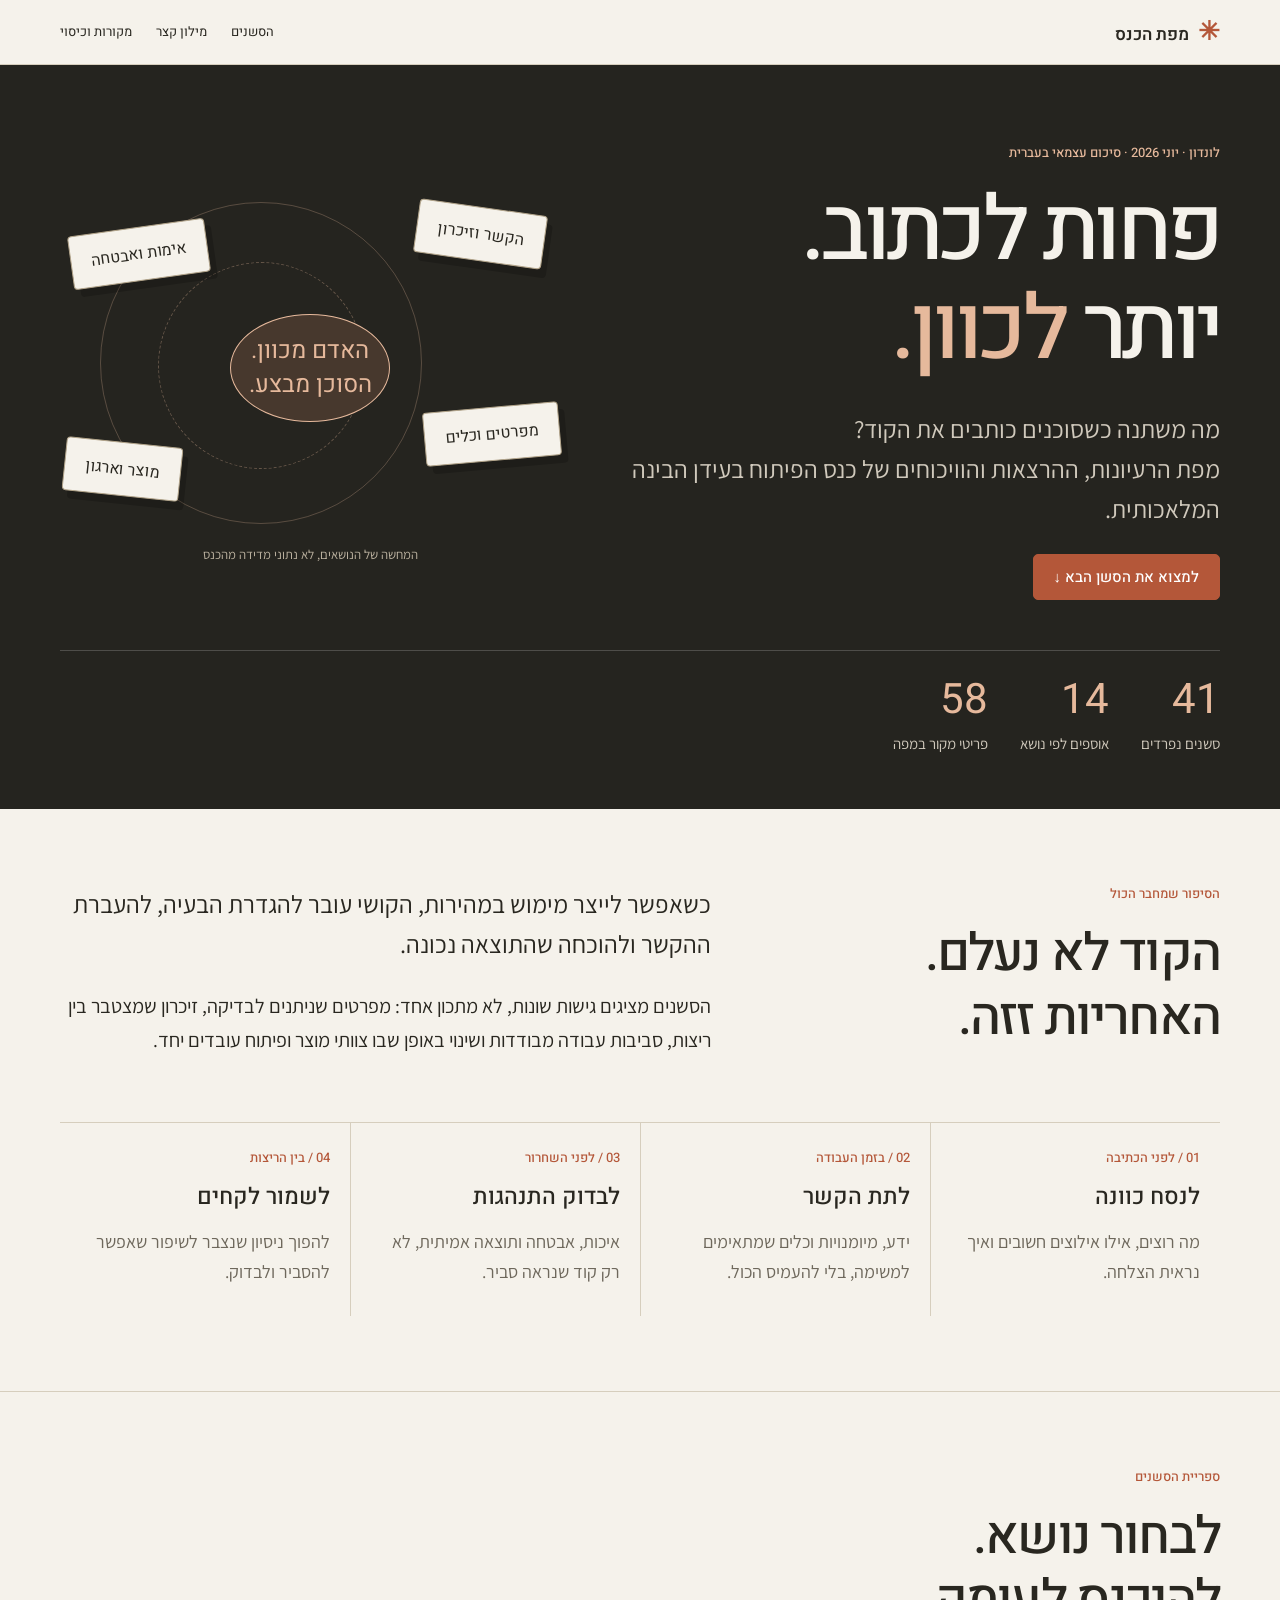
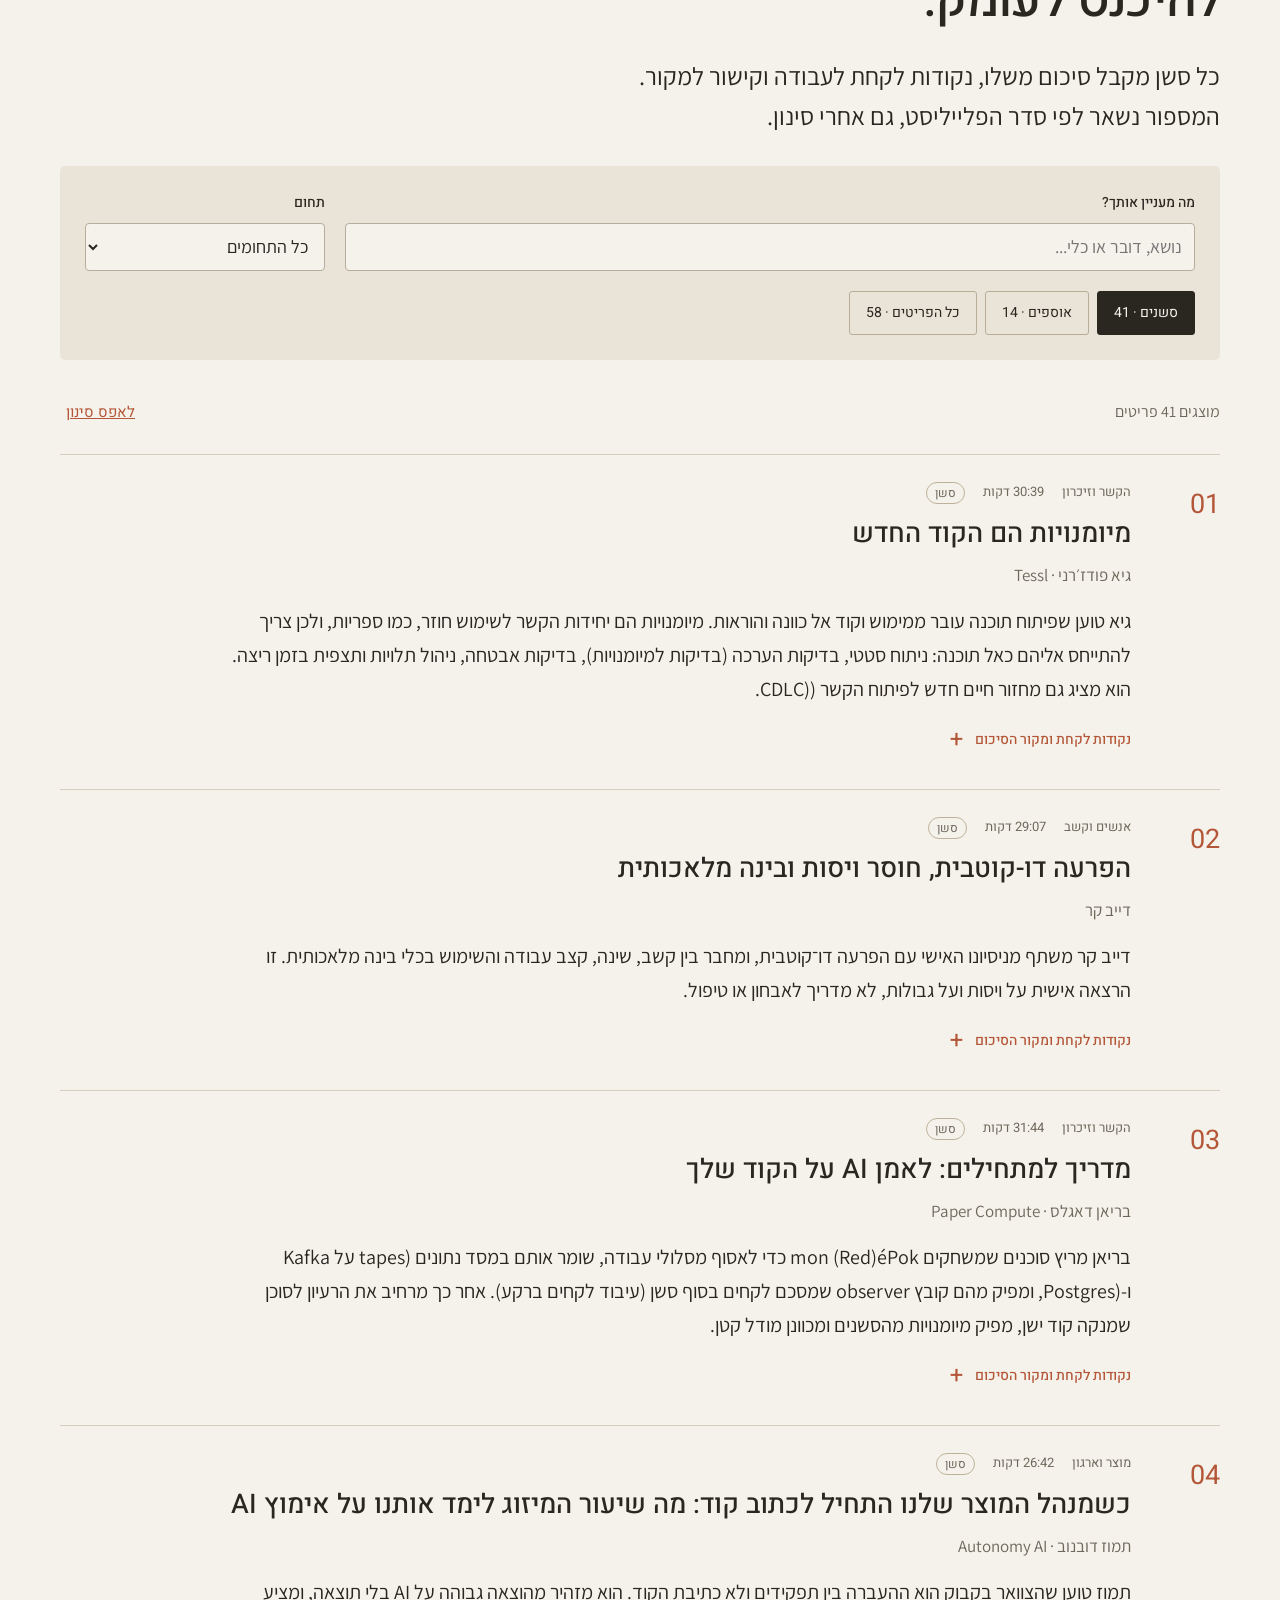
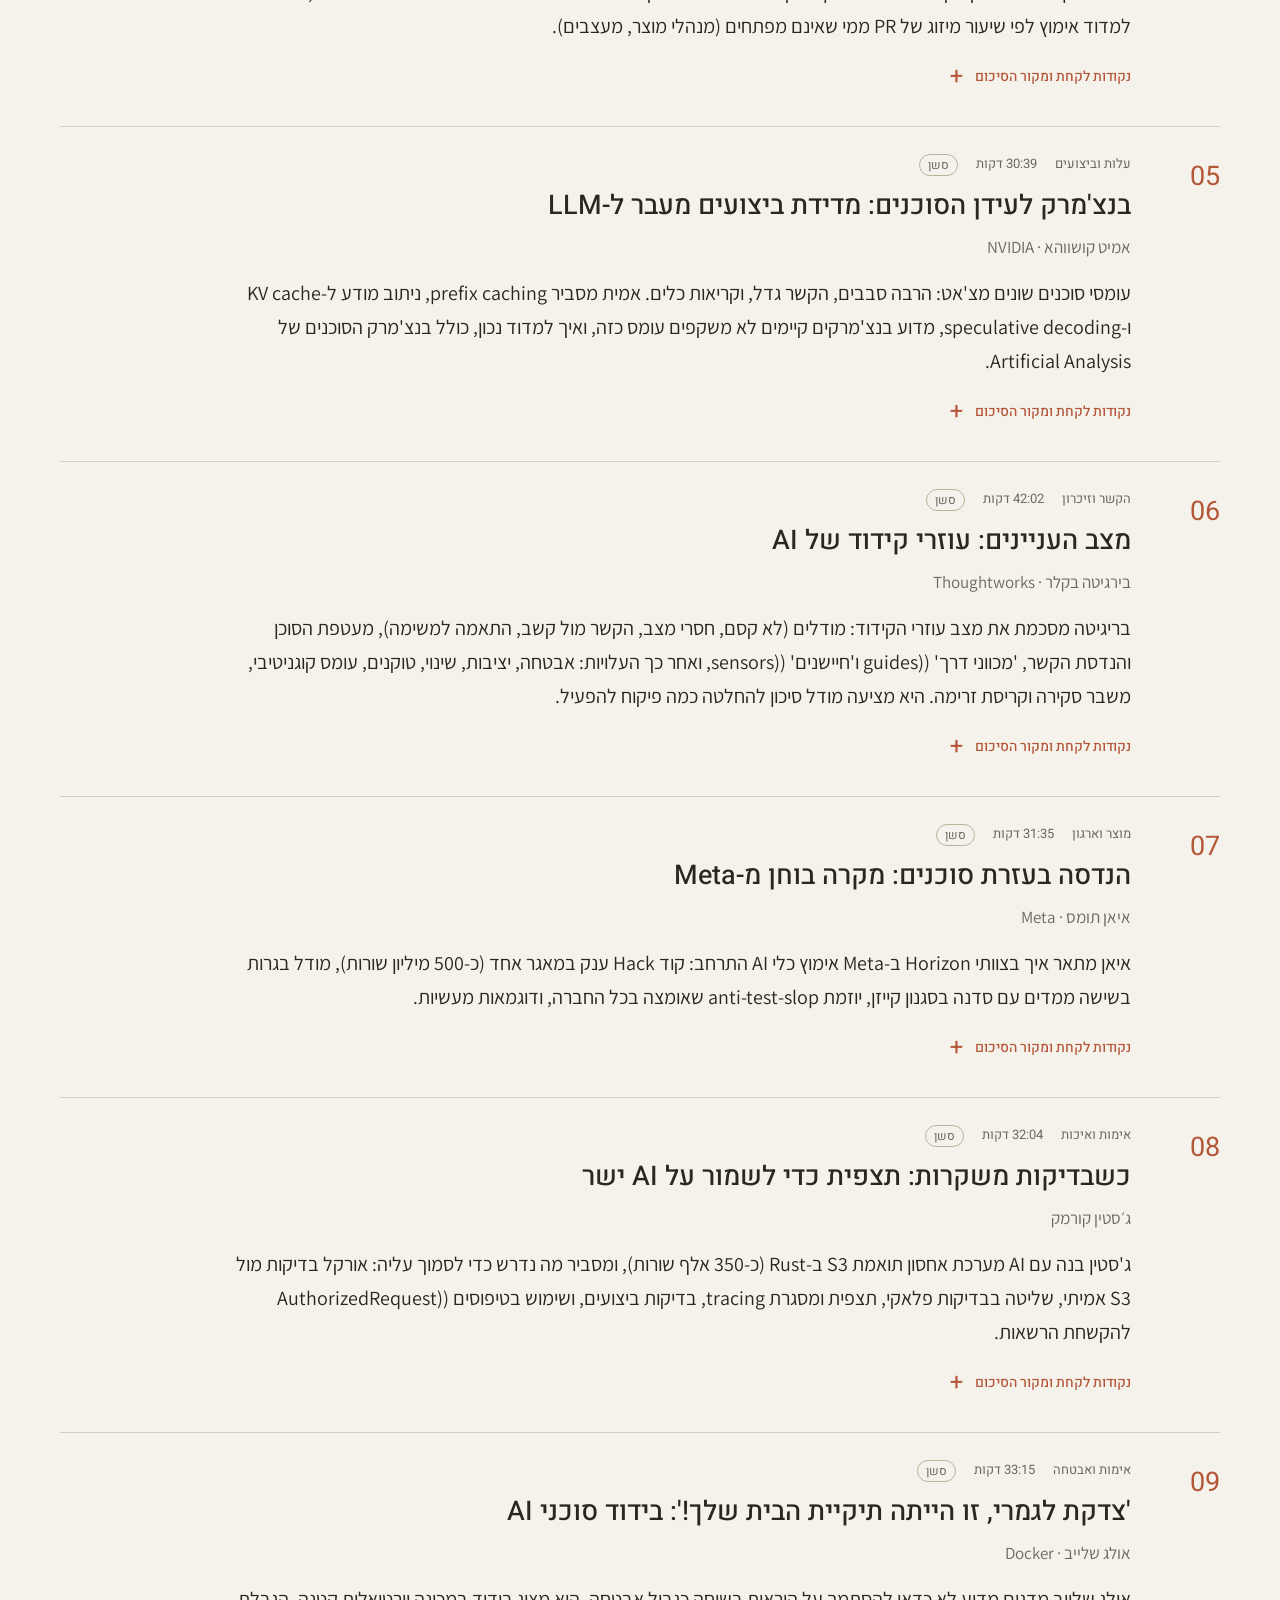
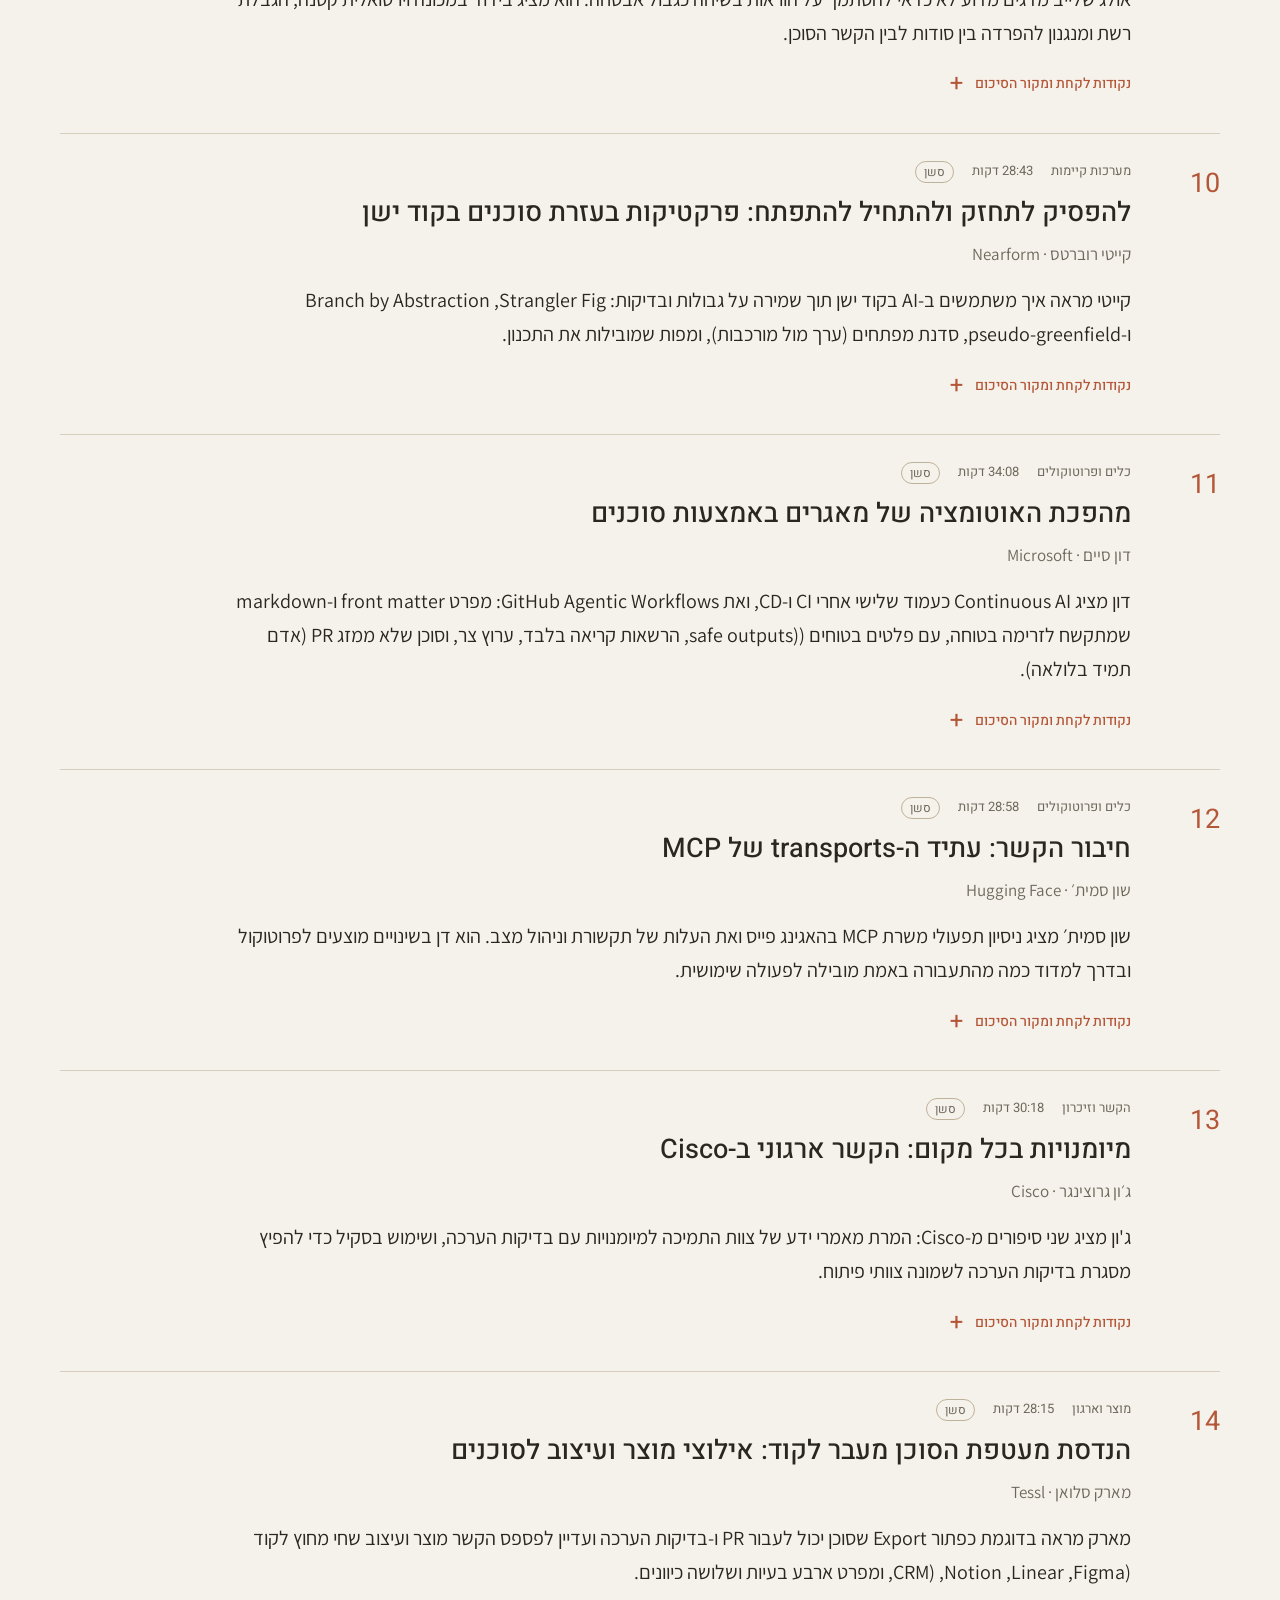
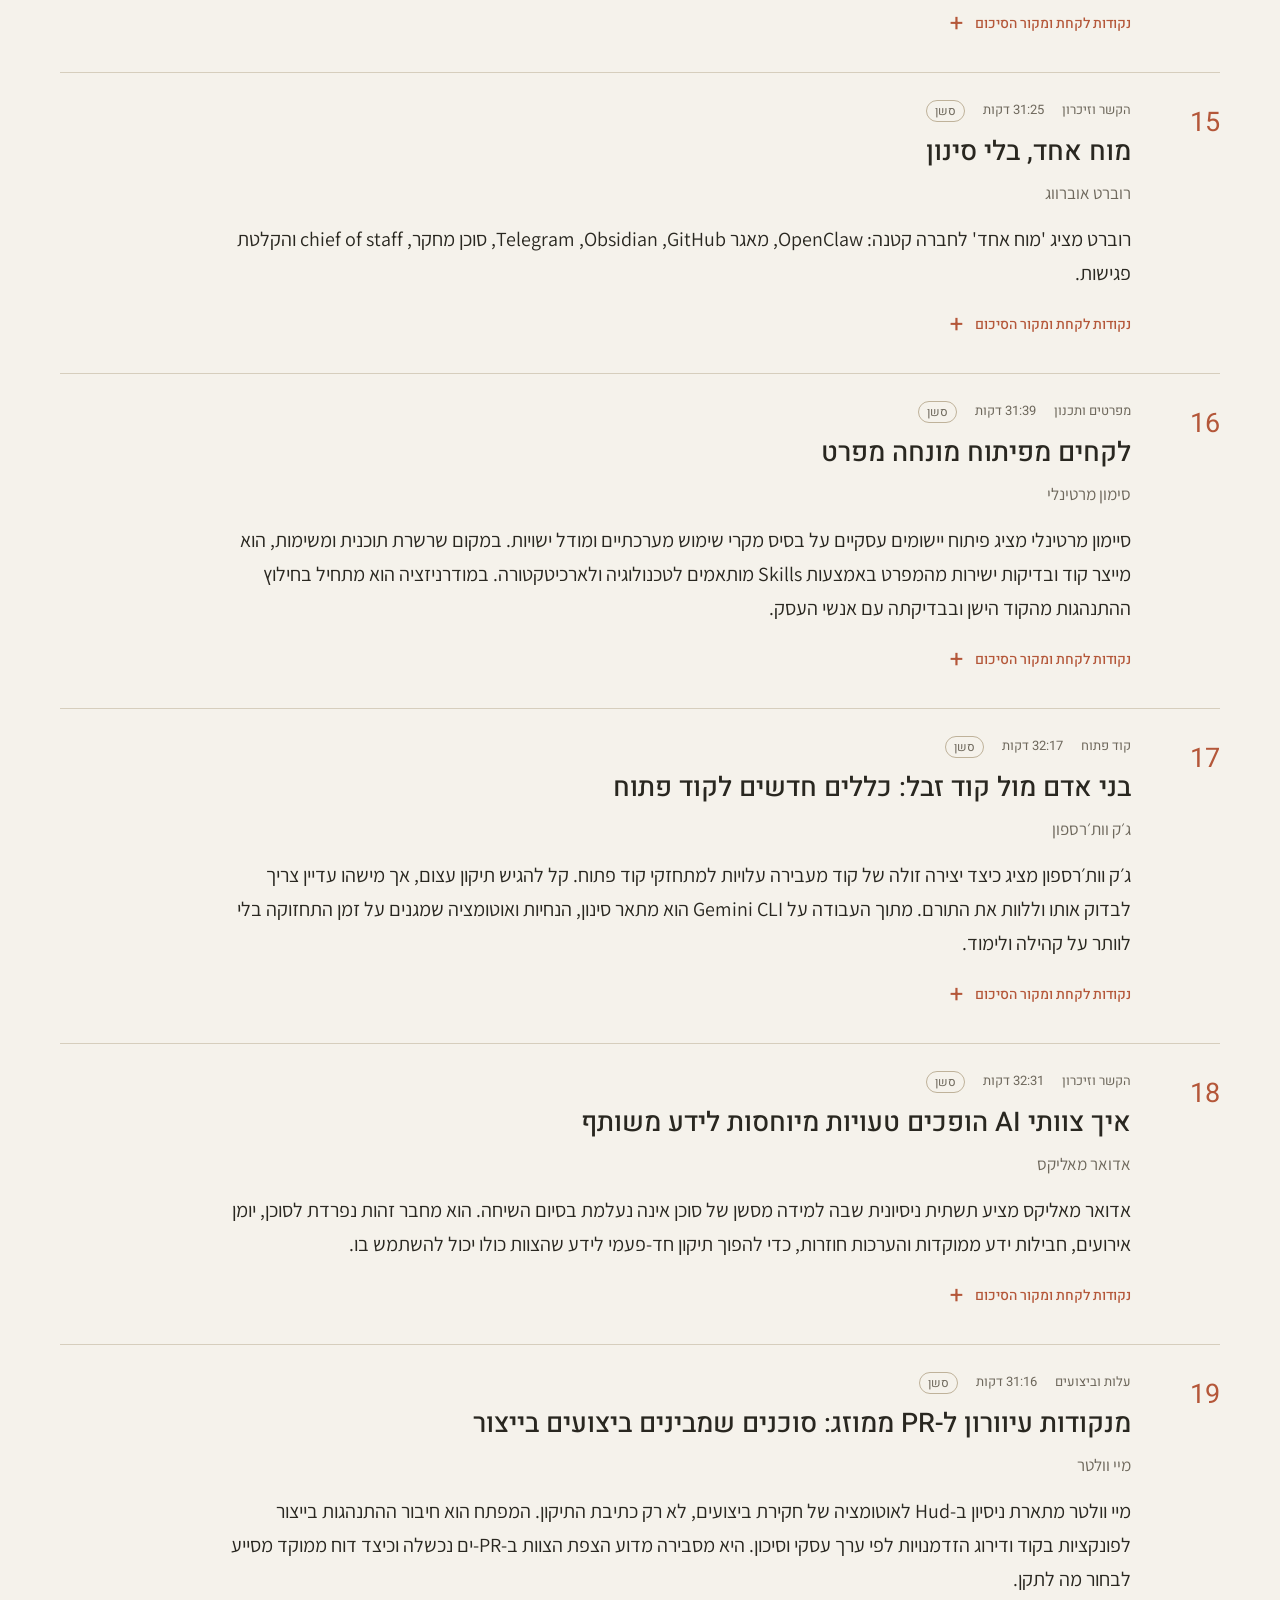
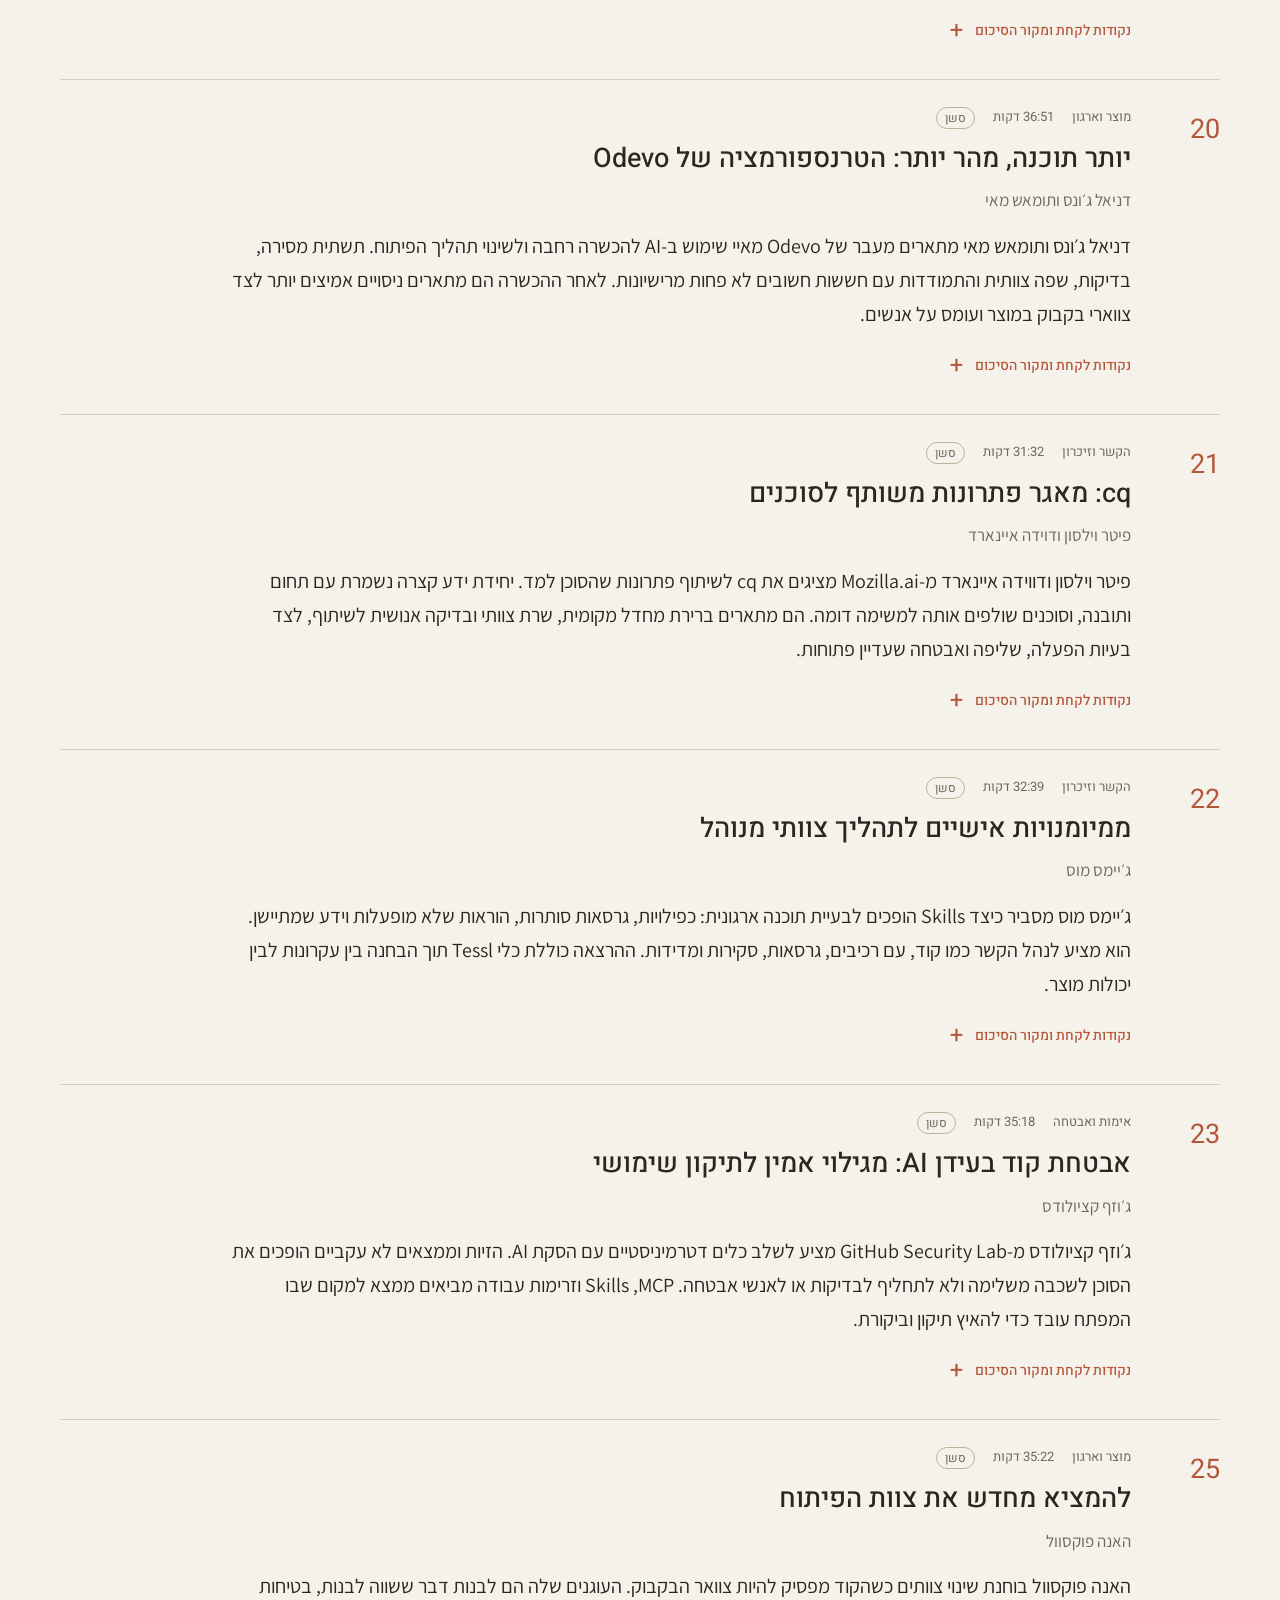
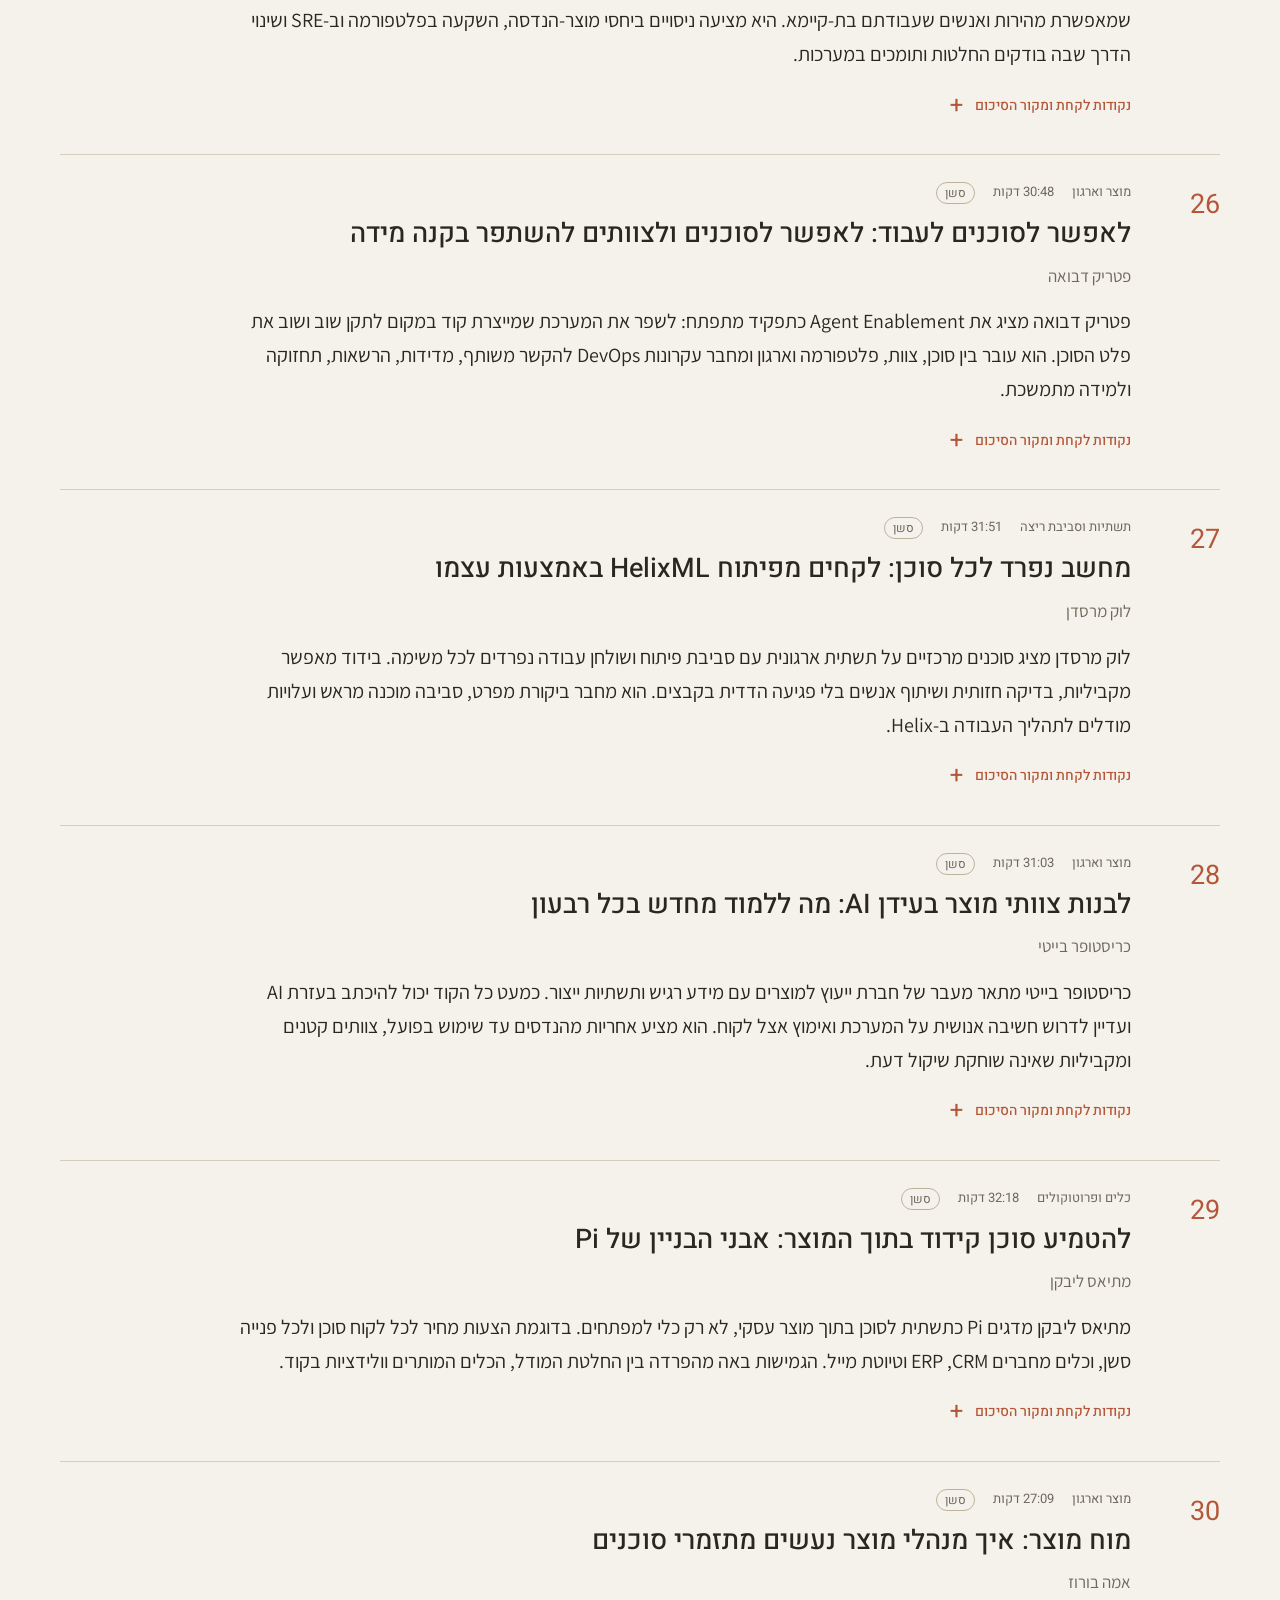
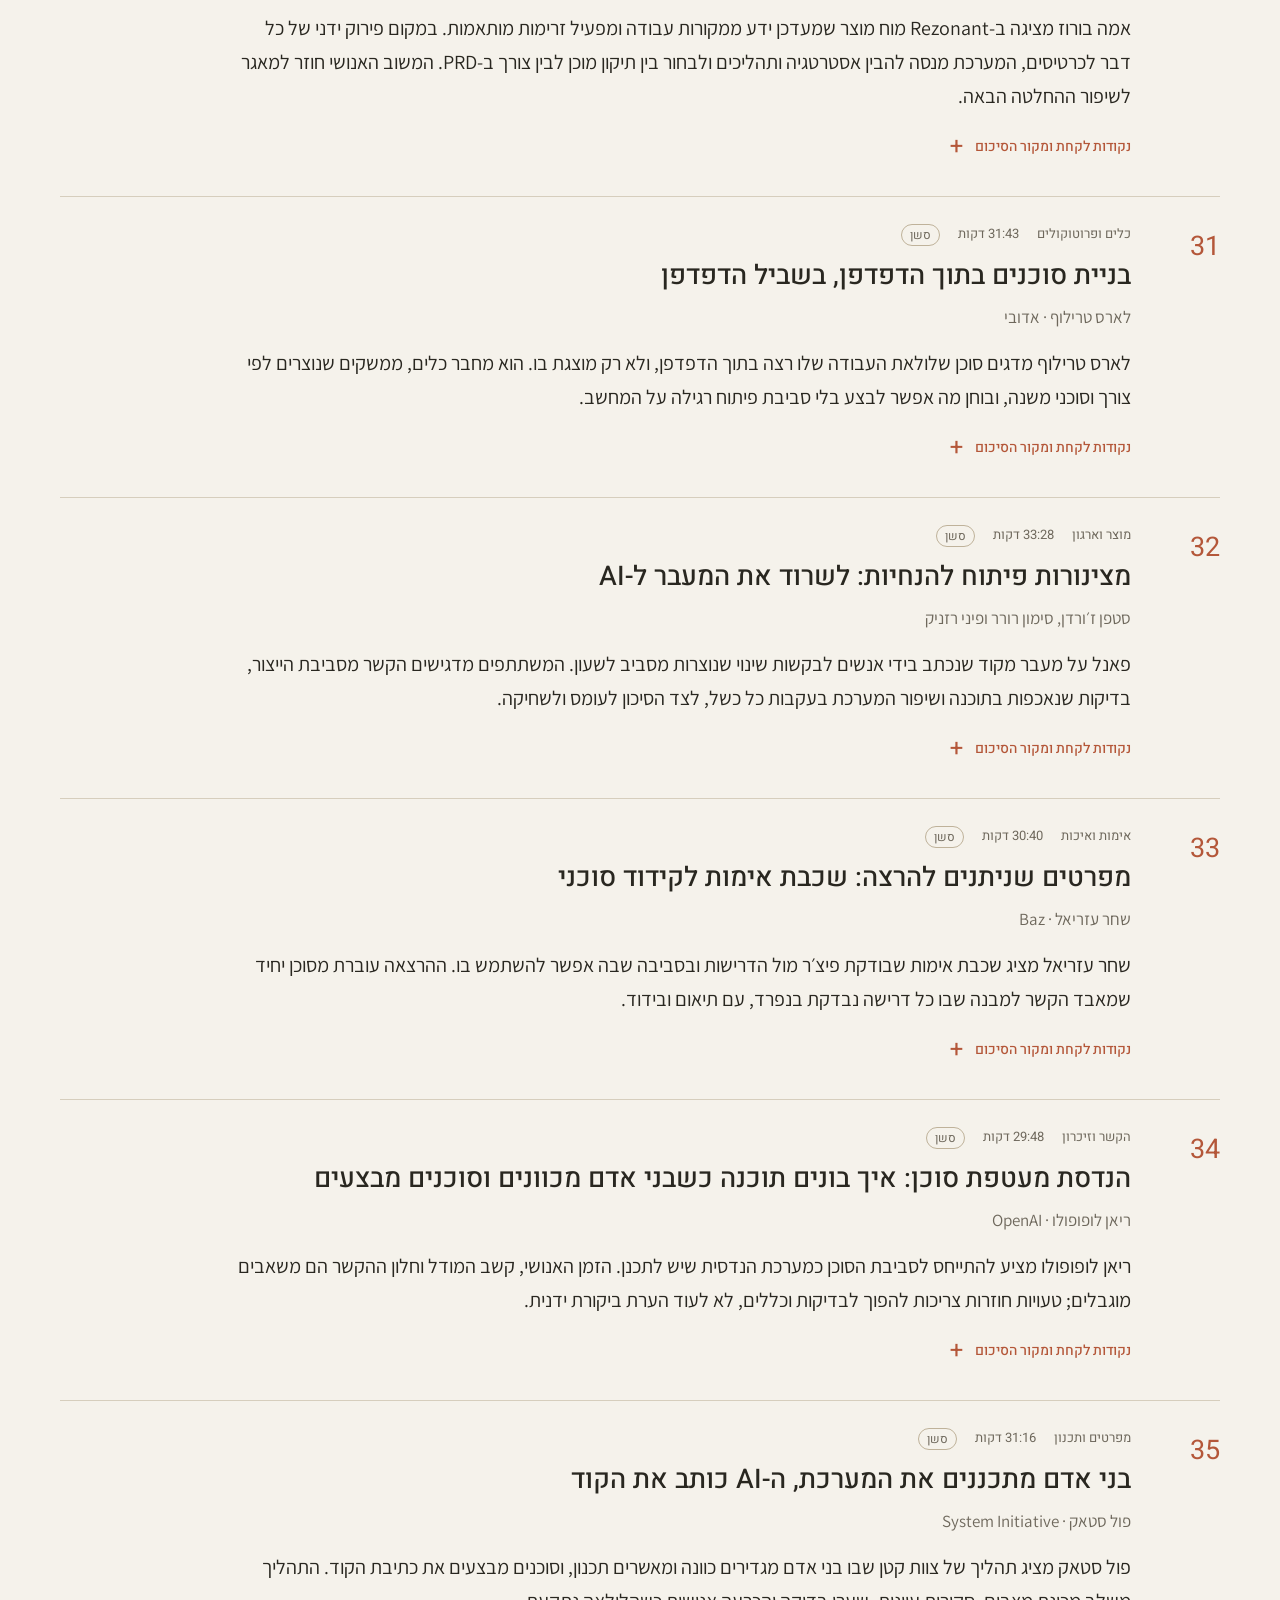
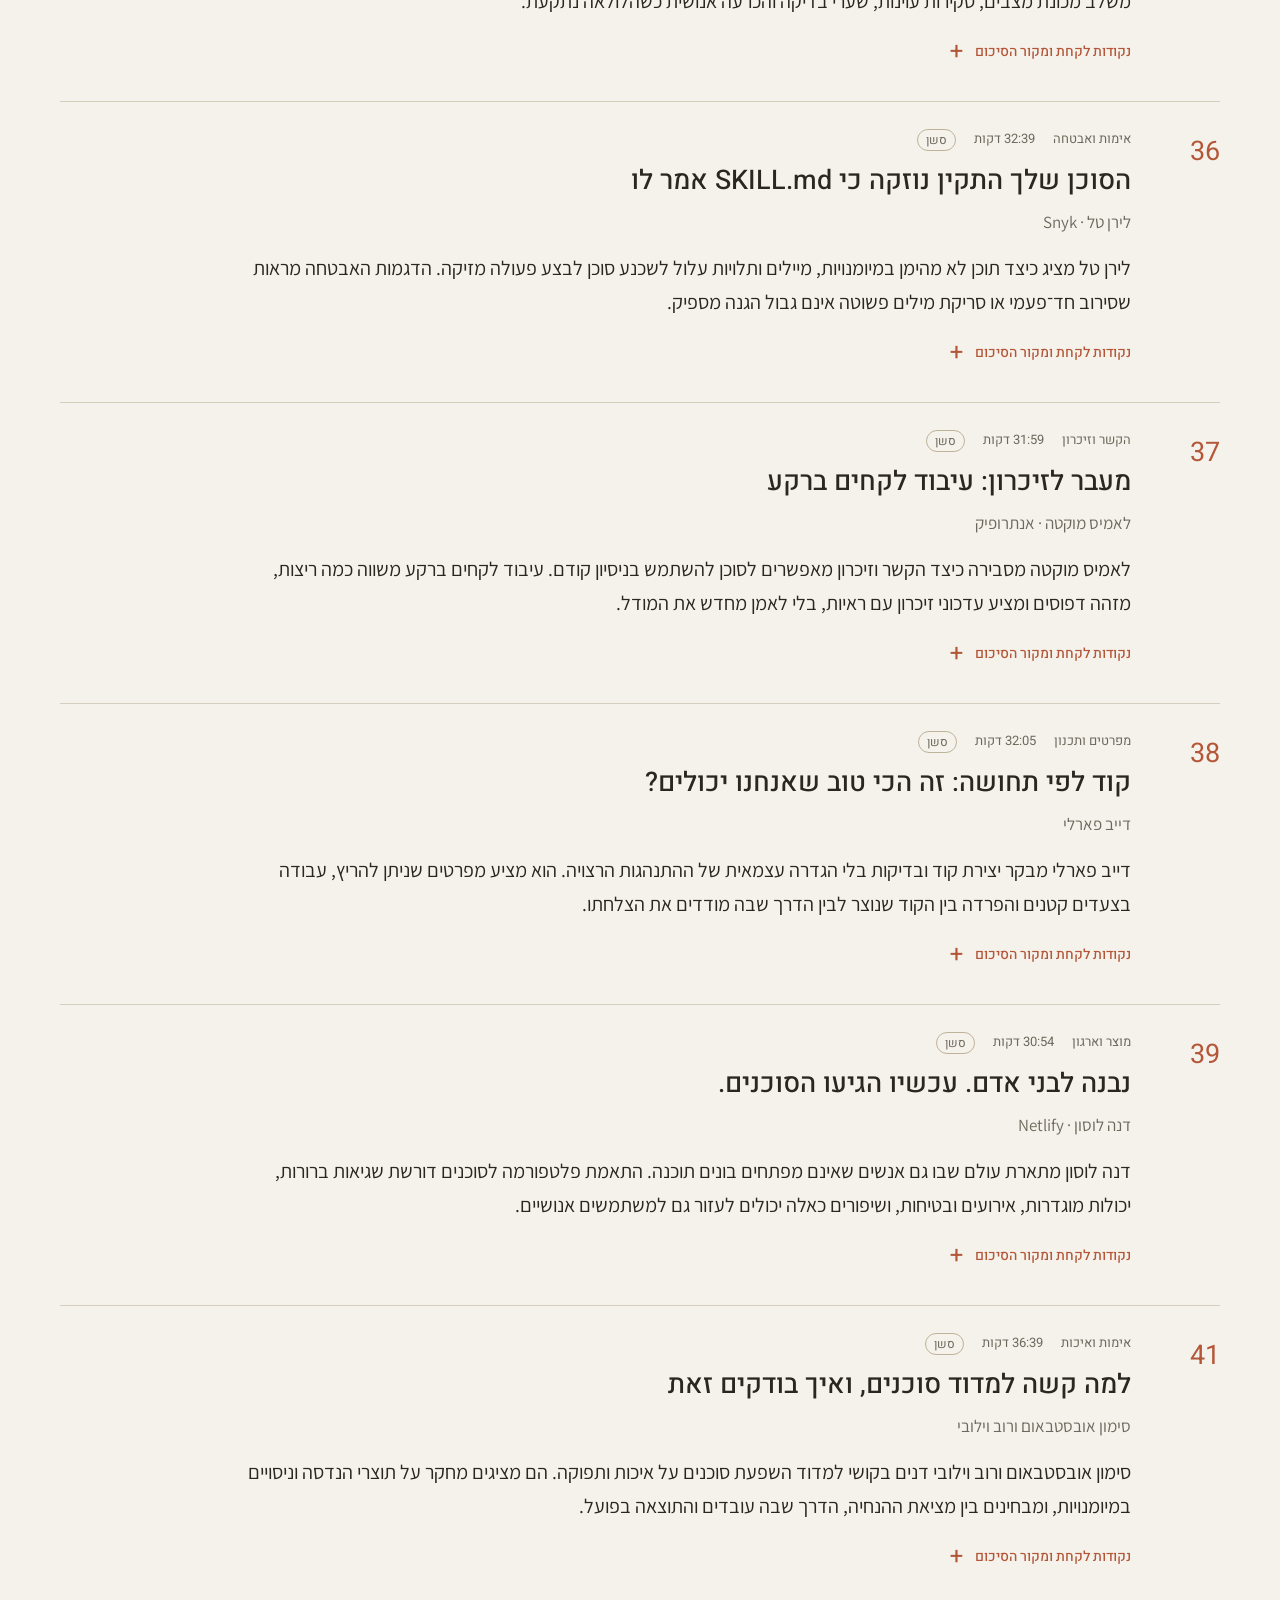
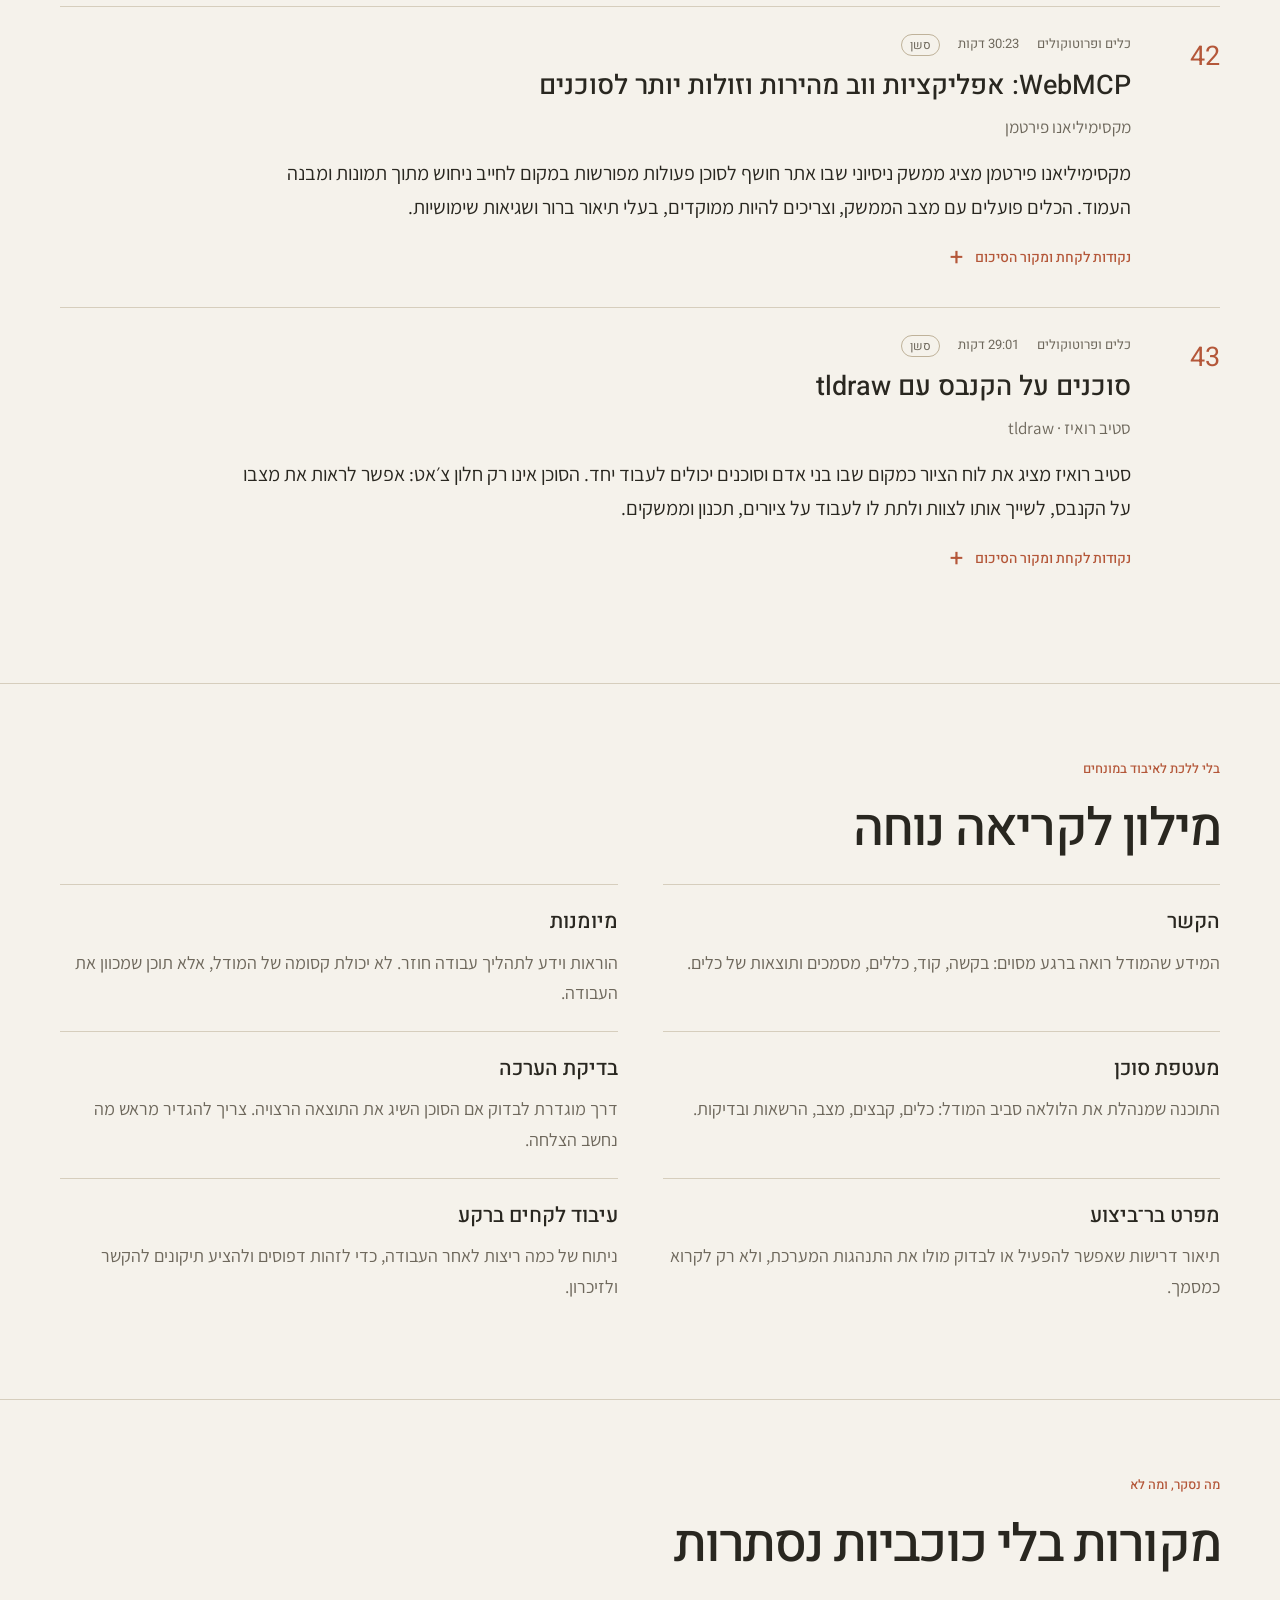
==== index.html @ 2c08fbea "Publish Hebrew conference atlas with 58 sources and transparent coverage" ====
<!doctype html><html lang="he" dir="rtl"><head><meta charset="utf-8"><meta name="viewport" content="width=device-width,initial-scale=1"><title>מפת הכנס | פיתוח בעידן הסוכנים</title><meta name="description" content="מפת ידע בעברית לכנס AI Native DevCon London 2026. סיכום נפרד לכל סשן, חיפוש לפי נושא ומקורות שקופים."><meta name="theme-color" content="#25241f"><style>
@import url('https://fonts.googleapis.com/css2?family=Assistant:wght@400;500;600;700&family=Heebo:wght@400;500;600;700&display=swap');
:root{--paper:#f5f2eb;--ink:#292720;--muted:#6e685c;--clay:#b45739;--peach:#e6b99c;--line:#d6cebd;--dark:#25241f}*{box-sizing:border-box}html{scroll-behavior:smooth;scroll-padding-top:82px}body{margin:0;background:var(--paper);color:var(--ink);font:20px/1.7 Assistant,Arial,sans-serif}h1,h2,h3,button,nav,label{font-family:Heebo,Arial,sans-serif}h1,h2,h3,p{margin-top:0}a{color:inherit;text-underline-offset:5px}button,a,input,select{touch-action:manipulation}button{cursor:pointer}a:focus-visible,button:focus-visible,input:focus-visible,select:focus-visible,summary:focus-visible{outline:3px solid var(--clay);outline-offset:4px}.wrap{width:min(1160px,calc(100% - 56px));margin:auto}header{border-bottom:1px solid var(--line);background:var(--paper);position:sticky;top:0;z-index:15}.top{display:flex;align-items:center;justify-content:space-between;gap:20px;min-height:64px}.brand{font:600 17px Heebo}.brand span{color:var(--clay);font-size:26px;margin-left:9px}nav{display:flex;gap:24px;font-size:13px}nav a{display:flex;align-items:center;min-height:44px;text-decoration:none}.hero{padding:78px 0 50px;background:var(--dark);color:var(--paper);overflow:hidden}.hero-grid{display:grid;grid-template-columns:1.2fr 1fr;gap:60px;align-items:center}.eyebrow{font:500 13px Heebo;color:var(--clay);margin-bottom:20px}.hero .eyebrow{color:var(--peach)}h1{font-size:clamp(52px,7vw,94px);font-weight:500;letter-spacing:-.05em;line-height:1.1;margin-bottom:30px}h1 span{color:var(--peach)}.lead{font-size:25px;line-height:1.6;max-width:650px}.hero .lead{color:#d0c9bc}.button{display:inline-flex;align-items:center;justify-content:center;min-height:46px;padding:10px 20px;border:1px solid var(--clay);background:var(--clay);color:#fff;border-radius:5px;text-decoration:none;font:500 15px Heebo}.button.light{background:transparent;color:var(--ink)}.stats{display:flex;gap:32px;border-top:1px solid #ffffff30;margin-top:50px;padding-top:24px}.stat strong{display:block;font:400 42px Heebo;color:var(--peach);line-height:1.2}.stat span{font-size:15px;color:#d0c9bc}.atlas{position:relative;height:390px;isolation:isolate}.atlas:before{content:'';position:absolute;width:320px;height:320px;border-radius:50%;border:1px solid #e6b99c45;top:25px;left:40px}.atlas:after{content:'';position:absolute;width:205px;height:205px;border-radius:50%;border:1px dashed #e6b99c55;top:85px;left:98px}.node{position:absolute;z-index:2;padding:14px 20px;background:#f5f2eb;color:var(--ink);border:1px solid #b2a48a;border-radius:4px;box-shadow:6px 8px #0003;font:16px Heebo;animation:drift 8s ease-in-out infinite}.node:nth-child(1){right:15px;top:30px;rotate:8deg}.node:nth-child(2){left:10px;top:50px;rotate:-8deg;animation-delay:-3s}.node:nth-child(3){right:0;top:230px;rotate:-5deg;animation-delay:-5s}.node:nth-child(4){left:4px;top:265px;rotate:6deg;animation-delay:-1s}.center-node{position:absolute;z-index:3;top:137px;left:calc(50% - 80px);width:160px;height:108px;display:grid;place-items:center;text-align:center;border-radius:50%;border:1px solid var(--peach);background:#47382d;color:var(--peach);font:24px Heebo;line-height:1.4}.atlas-caption{position:absolute;bottom:0;left:0;right:0;text-align:center;font-size:13px;color:#bcb2a0}.section{padding:75px 0;border-bottom:1px solid var(--line)}h2{font-size:clamp(31px,4.3vw,52px);font-weight:500;line-height:1.22;letter-spacing:-.035em;margin-bottom:23px}h3{font-size:23px;line-height:1.45;font-weight:500}.intro-grid{display:grid;grid-template-columns:1fr 1.5fr;gap:75px}.map{display:grid;grid-template-columns:repeat(4,1fr);margin-top:45px;border-top:1px solid var(--line)}.map article{padding:25px 20px 10px;border-left:1px solid var(--line)}.map article:last-child{border-left:0}.map b{display:block;color:var(--clay);font:500 13px Heebo;margin-bottom:14px}.map h3{margin-bottom:12px}.map p{font-size:18px;color:var(--muted)}.toolbar{padding:25px;background:#eae4d8;border-radius:5px;margin:30px 0}.searchrow{display:grid;grid-template-columns:1fr 240px;gap:20px}label{display:block;font-size:14px;font-weight:500;margin-bottom:8px}input,select{width:100%;font:18px Assistant,Arial;min-height:48px;border:1px solid #b6ad9c;background:var(--paper);border-radius:4px;color:var(--ink);padding:9px 12px}.tabs{display:flex;gap:8px;flex-wrap:wrap;margin-top:20px}.tab{border:1px solid #b9ad99;background:transparent;min-height:44px;padding:8px 16px;border-radius:3px;font:14px Heebo;color:var(--ink)}.tab[aria-pressed=true]{background:var(--ink);border-color:var(--ink);color:var(--paper)}.results-head{display:flex;justify-content:space-between;gap:15px;align-items:center;font-size:16px;margin:20px 0;color:var(--muted)}.text-button{border:0;background:transparent;text-decoration:underline;font:15px Heebo;min-height:44px;padding:6px;color:var(--clay)}.session{display:grid;grid-template-columns:65px 1fr;gap:24px;border-top:1px solid var(--line);padding:27px 0;scroll-margin-top:88px}.index{font:400 27px Heebo;color:var(--clay);padding-top:3px}.meta{display:flex;gap:10px 18px;flex-wrap:wrap;font:13px Heebo;color:var(--muted);margin-bottom:10px}.session h3{overflow-wrap:anywhere;font-size:27px;margin-bottom:8px;max-width:900px}.speaker{font-size:17px;color:var(--muted);margin-bottom:14px}.summary{overflow-wrap:anywhere;max-width:900px;margin-bottom:12px}.session details{max-width:920px}summary{cursor:pointer;list-style:none;font:500 14px Heebo;color:var(--clay);min-height:44px;display:flex;align-items:center;gap:12px}summary:after{content:'+';font-size:24px;font-weight:400}details[open]>summary:after{content:'−'}ul{padding-right:23px}li{margin-bottom:10px}.source-note{background:#ebe5d8;padding:14px 18px;border-right:3px solid #a6977c;font-size:16px;margin:20px 0}.links{display:flex;gap:18px;flex-wrap:wrap;font-size:16px}.tag{display:inline-block;padding:1px 8px;border:1px solid #bfb29a;border-radius:20px;font-size:12px}.empty{text-align:center;padding:55px 20px;border:1px dashed var(--line)}.hidden{display:none!important}.glossary{display:grid;grid-template-columns:repeat(2,1fr);gap:0 45px}.term{border-top:1px solid var(--line);padding:22px 0}.term h3{font-size:21px;margin-bottom:10px}.term p{font-size:18px;color:var(--muted);margin:0}.ledger{display:grid;grid-template-columns:1fr 1fr;gap:16px}.ledger-note{background:#ebe5d8;border-right:3px solid #9a8d74;padding:22px;font-size:18px}.ledger-note strong{display:block;font:500 18px Heebo;margin-bottom:12px}.ledger-list{margin-top:25px}.ledger-row{display:grid;grid-template-columns:35px 1fr 150px;gap:15px;padding:12px 0;border-top:1px solid var(--line);font-size:16px}.ledger-row span:last-child{color:var(--muted)}footer{background:var(--dark);color:#d0c9bc;padding:55px 0;font-size:16px}footer .links{margin-top:24px}footer h2{color:var(--peach);font-size:36px}.closing{color:var(--ink)}.small{font-size:16px;color:var(--muted)}@keyframes drift{50%{translate:0 -10px}}@media(min-width:1500px){.wrap{max-width:1240px}}@media(max-width:800px){.hero-grid,.intro-grid{grid-template-columns:1fr;gap:28px}.atlas{height:330px;max-width:410px;width:100%;margin:auto}.atlas:before{width:275px;height:275px;left:calc(50% - 137px)}.atlas:after{width:175px;height:175px;top:77px;left:calc(50% - 87px)}.center-node{top:110px}.node:nth-child(3){top:200px}.node:nth-child(4){top:225px}.map{grid-template-columns:1fr 1fr}.map article:nth-child(2){border-left:0}.map article:nth-child(n+3){border-top:1px solid var(--line)}.hero{padding-top:48px}.section{padding:55px 0}.glossary{gap:0 25px}.ledger{grid-template-columns:1fr}}@media(max-width:500px){.wrap{width:calc(100% - 36px)}.top{flex-wrap:wrap;gap:0;padding-top:8px}.brand{font-size:15px}nav{gap:22px;font-size:12px;width:100%;justify-content:space-between}.hero{padding-top:40px}h1{font-size:54px}.lead{font-size:22px}.atlas{margin-top:10px}.node{font-size:14px;padding:12px 15px}.stats{gap:24px;margin-top:30px}.stat strong{font-size:34px}.stat span{font-size:13px}.intro-grid{gap:6px}.map{grid-template-columns:1fr}.map article{border-left:0;border-top:1px solid var(--line);padding:22px 0}.map article:first-child{border-top:0}.map p{margin-bottom:5px}.searchrow{grid-template-columns:1fr;gap:13px}.toolbar{padding:16px}.session{grid-template-columns:35px 1fr;gap:12px;padding:22px 0}.index{font-size:21px}.session h3{font-size:24px}.session .summary{font-size:20px}.meta{font-size:12px;gap:7px 12px}.glossary{grid-template-columns:1fr}.ledger-row{grid-template-columns:24px 1fr;gap:8px}.ledger-row span:last-child{grid-column:2}.results-head{font-size:14px}.tag{font-size:11px}.links{gap:15px}.section{padding:45px 0}}@media(prefers-reduced-motion:reduce){*{animation:none!important;scroll-behavior:auto!important}}
</style></head><body><header><div class="wrap top"><div class="brand"><span aria-hidden="true">✳</span>מפת הכנס</div><nav aria-label="ניווט ראשי"><a href="#sessions">הסשנים</a><a href="#glossary">מילון קצר</a><a href="#sources">מקורות וכיסוי</a></nav></div></header>
<main><section class="hero"><div class="wrap"><div class="hero-grid"><div><div class="eyebrow">לונדון · יוני 2026 · סיכום עצמאי בעברית</div><h1>פחות לכתוב.<br>יותר <span>לכוון.</span></h1><p class="lead">מה משתנה כשסוכנים כותבים את הקוד?<br>מפת הרעיונות, ההרצאות והוויכוחים של כנס הפיתוח בעידן הבינה המלאכותית.</p><a class="button" href="#sessions">למצוא את הסשן הבא ↓</a></div><div class="atlas" role="img" aria-label="תרשים רעיוני: כוונה אנושית מתחברת להקשר, אימות, כלים ומוצר"><div class="node">הקשר וזיכרון</div><div class="node">אימות ואבטחה</div><div class="node">מפרטים וכלים</div><div class="node">מוצר וארגון</div><div class="center-node">האדם מכוון.<br>הסוכן מבצע.</div><div class="atlas-caption">המחשה של הנושאים, לא נתוני מדידה מהכנס</div></div></div><div class="stats"><div class="stat"><strong>41</strong><span>סשנים נפרדים</span></div><div class="stat"><strong>14</strong><span>אוספים לפי נושא</span></div><div class="stat"><strong>58</strong><span>פריטי מקור במפה</span></div></div></div></section>
<section class="section"><div class="wrap"><div class="intro-grid"><div><div class="eyebrow">הסיפור שמחבר הכול</div><h2>הקוד לא נעלם.<br>האחריות זזה.</h2></div><div><p class="lead">כשאפשר לייצר מימוש במהירות, הקושי עובר להגדרת הבעיה, להעברת ההקשר ולהוכחה שהתוצאה נכונה.</p><p>הסשנים מציגים גישות שונות, לא מתכון אחד: מפרטים שניתנים לבדיקה, זיכרון שמצטבר בין ריצות, סביבות עבודה מבודדות ושינוי באופן שבו צוותי מוצר ופיתוח עובדים יחד.</p></div></div><div class="map"><article><b>01 / לפני הכתיבה</b><h3>לנסח כוונה</h3><p>מה רוצים, אילו אילוצים חשובים ואיך נראית הצלחה.</p></article><article><b>02 / בזמן העבודה</b><h3>לתת הקשר</h3><p>ידע, מיומנויות וכלים שמתאימים למשימה, בלי להעמיס הכול.</p></article><article><b>03 / לפני השחרור</b><h3>לבדוק התנהגות</h3><p>איכות, אבטחה ותוצאה אמיתית, לא רק קוד שנראה סביר.</p></article><article><b>04 / בין הריצות</b><h3>לשמור לקחים</h3><p>להפוך ניסיון שנצבר לשיפור שאפשר להסביר ולבדוק.</p></article></div></div></section>
<section class="section" id="sessions"><div class="wrap"><div class="eyebrow">ספריית הסשנים</div><h2>לבחור נושא.<br>להיכנס לעומק.</h2><p class="lead">כל סשן מקבל סיכום משלו, נקודות לקחת לעבודה וקישור למקור. המספור נשאר לפי סדר הפלייליסט, גם אחרי סינון.</p><div class="toolbar"><div class="searchrow"><div><label for="search">מה מעניין אותך?</label><input id="search" type="search" placeholder="נושא, דובר או כלי..." autocomplete="off"></div><div><label for="category">תחום</label><select id="category"><option value="">כל התחומים</option></select></div></div><div class="tabs" role="group" aria-label="סוג תוכן"><button class="tab" data-type="session" aria-pressed="true">סשנים · 41</button><button class="tab" data-type="compilation" aria-pressed="false">אוספים · 14</button><button class="tab" data-type="all" aria-pressed="false">כל הפריטים · 58</button></div></div><div class="results-head"><span id="count" aria-live="polite"></span><button class="text-button" id="reset">לאפס סינון</button></div><div id="results"></div><noscript><p>לצפייה בסיכומים ובסינון יש להפעיל JavaScript בדפדפן. כל המקורות זמינים בפלייליסט המקורי שבסוף העמוד.</p></noscript></div></section>
<section class="section" id="glossary"><div class="wrap"><div class="eyebrow">בלי ללכת לאיבוד במונחים</div><h2>מילון לקריאה נוחה</h2><div class="glossary"><article class="term"><h3>הקשר</h3><p>המידע שהמודל רואה ברגע מסוים: בקשה, קוד, כללים, מסמכים ותוצאות של כלים.</p></article><article class="term"><h3>מיומנות</h3><p>הוראות וידע לתהליך עבודה חוזר. לא יכולת קסומה של המודל, אלא תוכן שמכוון את העבודה.</p></article><article class="term"><h3>מעטפת סוכן</h3><p>התוכנה שמנהלת את הלולאה סביב המודל: כלים, קבצים, מצב, הרשאות ובדיקות.</p></article><article class="term"><h3>בדיקת הערכה</h3><p>דרך מוגדרת לבדוק אם הסוכן השיג את התוצאה הרצויה. צריך להגדיר מראש מה נחשב הצלחה.</p></article><article class="term"><h3>מפרט בר־ביצוע</h3><p>תיאור דרישות שאפשר להפעיל או לבדוק מולו את התנהגות המערכת, ולא רק לקרוא כמסמך.</p></article><article class="term"><h3>עיבוד לקחים ברקע</h3><p>ניתוח של כמה ריצות לאחר העבודה, כדי לזהות דפוסים ולהציע תיקונים להקשר ולזיכרון.</p></article></div></div></section>
<section class="section" id="sources"><div class="wrap"><div class="eyebrow">מה נסקר, ומה לא</div><h2>מקורות בלי כוכביות נסתרות</h2><p class="lead">הסיכומים מבוססים על תמלילי הסרטונים שסופקו בפלייליסט, ולא על צפייה חזותית מלאה בכל ההקלטות. פירוט הכיסוי מופיע גם בתוך כל פריט.</p><div class="ledger"><div class="ledger-note"><strong>סשן אינו בהכרח סרטון</strong>41 סרטונים הם הרצאות או פאנלים נפרדים. 14 אוספים חוזרים לקטעים מאותם סשנים. נוסף עליהם יש קליפ סיכום, סרטון קידום והקלטה משולבת ארוכה. הם אינם נספרים כהרצאות נוספות.</div><div class="ledger-note"><strong>הגבול של המקור נשאר גלוי</strong>תמליל ההקלטה המשולבת נקטע במהלך הרצאת הפתיחה; אין כאן טענה לכיסוי כל 9 השעות שלה. גם סיומים חלקיים או שאלות חסרות מסומנים ליד הסשן המתאים.</div></div><details><summary>לפתוח את רשימת כל 58 המקורות</summary><div class="ledger-list" id="ledger"></div></details><p class="small">התוכן מתאר דברים שהדוברים הציגו בכנס ביוני 2026. נתוני ביצועים, שיעורי אימוץ, מחירים וטענות על מוצרים מיוחסים לדוברים ואינם בדיקת מצב עדכנית או הבטחת תוצאה. התמלול האוטומטי עשוי לכלול שגיאות בשמות ובמונחים.</p><div class="links"><a href="https://www.youtube.com/playlist?list=PLISstAySqk7KtlYPFps1ZnK9xNIMSVkDD" target="_blank" rel="noopener">לפלייליסט המקורי ↗</a><a href="https://rkinstinct.github.io/agent-memory-dreaming-he/" target="_blank" rel="noopener">למדריך המורחב על זיכרון ולקחים ↗</a></div></div></section></main>
<footer><div class="wrap"><h2>פחות רעש.<br>יותר הבנה של מה לשנות.</h2><p>סיכום ועיבוד עצמאי בעברית של AI Native DevCon London 2026. זה אינו אתר רשמי של הכנס או של החברות המוזכרות. הזכויות בהרצאות ובשמות המוצרים שייכות לבעליהן.</p><div class="links"><a href="https://rkinstinct.github.io/data-ai-hub/">למרכז מדריכי DATA&amp;AI ↗</a><a href="#sessions">חזרה לסשנים ↑</a></div><p style="margin-top:30px">כל הזכויות שמורות לראובן קזורר</p></div></footer>
<script>const data=[{"number": 1, "id": "KpfnldjO3Iw", "url": "https://www.youtube.com/watch?v=KpfnldjO3Iw", "type": "session", "type_he": "סשן", "duration": "30:39 דקות", "title_he": "מיומנויות הם הקוד החדש", "speaker_he": "גיא פודז׳רני · Tessl", "summary": "גיא טוען שפיתוח תוכנה עובר ממימוש וקוד אל כוונה והוראות. מיומנויות הם יחידות הקשר לשימוש חוזר, כמו ספריות, ולכן צריך להתייחס אליהם כאל תוכנה: ניתוח סטטי, בדיקות הערכה (בדיקות למיומנויות), בדיקות אבטחה, ניהול תלויות ותצפית בזמן ריצה. הוא מציג גם מחזור חיים חדש לפיתוח הקשר (CDLC).", "takeaways": ["חמישה כלי איכות מעולם הקוד שחלים על מיומנויות: ניתוח סטטי, בדיקות הערכה כבדיקות, בדיקות אבטחה, ניהול תלויות ותצפית.", "מחזור חיים של פיתוח הקשר (CDLC): יוצרים, בודקים, מייעלים, מפיצים, צורכים ומתצפתים.", "מעטפת הסוכן שולט במה שהמודל לא מחליט: Intercom ו-OpenAI הובאו כדוגמאות לשליטה כזו.", "אבטחה, שימוש חוזר ושיתוף פעולה, ומחזור חיים הם האתגרים בארגון."], "category": "הקשר וזיכרון", "coverage": "כל התמליל הזמין נסקר. אין פערים בתמלול."}, {"number": 2, "id": "ACL7_EsfIio", "url": "https://www.youtube.com/watch?v=ACL7_EsfIio", "type": "session", "type_he": "סשן", "duration": "29:07 דקות", "title_he": "הפרעה דו-קוטבית, חוסר ויסות ובינה מלאכותית", "speaker_he": "דייב קר", "summary": "דייב קר משתף מניסיונו האישי עם הפרעה דו־קוטבית, ומחבר בין קשב, שינה, קצב עבודה והשימוש בכלי בינה מלאכותית. זו הרצאה אישית על ויסות ועל גבולות, לא מדריך לאבחון או טיפול.", "takeaways": ["הדובר מתאר כיצד שינה, קצב יום וסביבה תומכת משפיעים על עבודתו.", "המשוב המיידי מכלי AI עלול, מניסיונו, לעודד עבודה ללא הפסקה ולהעמיס על הקשב.", "הוא מציע לעצור, לבקש תשובות קצרות ולשמור קשר עם אנשים שמכירים אותו.", "כשקוד נוצר במהירות, צריך לשמור הבנה משותפת של המערכת ולא לאבד את המודל המנטלי שלה."], "category": "אנשים וקשב", "coverage": "כל התמליל הזמין נסקר. הסיום נחתך באמצע שאלות ותשובות. הסיפור אישי ואינו ייעוץ רפואי."}, {"number": 3, "id": "o-IunU6b1t8", "url": "https://www.youtube.com/watch?v=o-IunU6b1t8", "type": "session", "type_he": "סשן", "duration": "31:44 דקות", "title_he": "מדריך למתחילים: לאמן AI על הקוד שלך", "speaker_he": "בריאן דאגלס · Paper Compute", "summary": "בריאן מריץ סוכנים שמשחקים Pokémon (Red) כדי לאסוף מסלולי עבודה, שומר אותם במסד נתונים (tapes על Kafka ו-Postgres), ומפיק מהם קובץ observer שמסכם לקחים בסוף סשן (עיבוד לקחים ברקע). אחר כך מרחיב את הרעיון לסוכן שמנקה קוד ישן, מפיק מיומנויות מהסשנים ומכוונן מודל קטן.", "takeaways": ["לדברי הדובר, חלק מהיסטוריית העבודה עלול להימחק עם הזמן; הוא מציע לשמר לקחים מהסשנים. זו אינה בדיקת מדיניות המוצר כיום.", "הסוכן למד כללים מעשיים דרך observer, למשל קירור (cooldown) בדלתות במשחק.", "Super Agent ו-Sweeper: סוכנים שמנקים פרויקט עם הקלטת סשן לכל אחד.", "שמירת סשנים כ-Merkle DAG; סקיל 'check the tapes' מאפשר חיפוש בהיסטוריה.", "בקורפוס של כ-77 אלף סשנים (כ-4GB) הוא כוונן Qwen 4B עם QLoRA; DPO על מודל 4B לא היה שווה את המאמץ.", "הכלי עבד בעת ההרצאה עם Claude Code בלבד."], "category": "הקשר וזיכרון", "coverage": "כל התמליל הזמין נסקר. אין פערים בתמלול."}, {"number": 4, "id": "KzhjnILSP0Y", "url": "https://www.youtube.com/watch?v=KzhjnILSP0Y", "type": "session", "type_he": "סשן", "duration": "26:42 דקות", "title_he": "כשמנהל המוצר שלנו התחיל לכתוב קוד: מה שיעור המיזוג לימד אותנו על אימוץ AI", "speaker_he": "תמוז דובנוב · Autonomy AI", "summary": "תמוז טוען שהצוואר בקבוק הוא ההעברה בין תפקידים ולא כתיבת הקוד. הוא מזהיר מהוצאה גבוהה על AI בלי תוצאה, ומציע למדוד אימוץ לפי שיעור מיזוג של PR ממי שאינם מפתחים (מנהלי מוצר, מעצבים).", "takeaways": ["הדובר מציג שיעורי מיזוג ומידת התערבות מפתחים כמדדים לאימוץ. הנתונים הם מניסיונו, לא הבטחה לארגון אחר.", "מודל עבודה: plan, merge, polish.", "PR שנדחה: סוכן שמר תמונות בצורה שלא התאימה להחלטה ארכיטקטונית; לא מצפים ל-100% מיזוג.", "בשאלות: מדדים, feature flags, rollback, ותיוג סיכון וגודל על PR כדי להפחית עייפות סקירה."], "category": "מוצר וארגון", "coverage": "כל התמליל הזמין נסקר. הסיום נחתך באמצע שאלה בשאלות ותשובות."}, {"number": 5, "id": "guhTp2Q8VX0", "url": "https://www.youtube.com/watch?v=guhTp2Q8VX0", "type": "session", "type_he": "סשן", "duration": "30:39 דקות", "title_he": "בנצ'מרק לעידן הסוכנים: מדידת ביצועים מעבר ל-LLM", "speaker_he": "אמיט קושווהא · NVIDIA", "summary": "עומסי סוכנים שונים מצ'אט: הרבה סבבים, הקשר גדל, וקריאות כלים. אמית מסביר prefix caching, ניתוב מודע ל-KV cache ו-speculative decoding, מדוע בנצ'מרקים קיימים לא משקפים עומס כזה, ואיך למדוד נכון, כולל בנצ'מרק הסוכנים של Artificial Analysis.", "takeaways": ["Prefix caching ו-KV-cache-aware routing חיוניים כי ההקשר חוזר בכל סבב.", "Speculative decoding: כ-3 טוקנים לכל מעבר, לדבריו.", "להסתכל על התפלגויות (P25 מול P95) ולא על ממוצע.", "GPU נשאר סרק בזמן קריאות כלים על CPU, וצריך למדוד במצב יציב.", "פערים שהוא ציין: מספר סוכנים, סשנים ארוכים ועומסים הטרוגניים."], "category": "עלות וביצועים", "coverage": "כל התמליל הזמין נסקר. השאלה האחרונה בשאלות ותשובות נחתכה ('Is it ki...')."}, {"number": 6, "id": "tFffUnSq7VA", "url": "https://www.youtube.com/watch?v=tFffUnSq7VA", "type": "session", "type_he": "סשן", "duration": "42:02 דקות", "title_he": "מצב העניינים: עוזרי קידוד של AI", "speaker_he": "בירגיטה בקלר · Thoughtworks", "summary": "בריגיטה מסכמת את מצב עוזרי הקידוד: מודלים (לא קסם, חסרי מצב, הקשר מול קשב, התאמה למשימה), מעטפת הסוכן והנדסת הקשר, 'מכווני דרך' (guides) ו'חיישנים' (sensors), ואחר כך העלויות: אבטחה, יציבות, שינוי, טוקנים, עומס קוגניטיבי, משבר סקירה וקריסת זרימה. היא מציעה מודל סיכון להחלטה כמה פיקוח להפעיל.", "takeaways": ["מודלים מקומיים (Qwen 3.6, Gemma 4) כהדגמה להבדלים בין מודלים.", "Guides לפני ו-sensors אחרי; חישוביים מול אינפרנציאליים.", "כשסוכן טועה: לבנות פתרון קבוע (Hashimoto), למשל כלל lint במקום הוראה ב-AGENTS.md.", "חיישנים בזמנים שונים, כולל 'garbage collection' מחזורי.", "סיכון = סבירות, השפעה ויכולת לזהות. 'Cognitive surrender': על מה אנחנו מוותרים."], "category": "הקשר וזיכרון", "coverage": "כל התמליל הזמין נסקר. הכתוביות מגיעות למוזיקה הסוגרת, סביב 41:50 מתוך 42:02 דקות."}, {"number": 7, "id": "NVzKtCSeoRA", "url": "https://www.youtube.com/watch?v=NVzKtCSeoRA", "type": "session", "type_he": "סשן", "duration": "31:35 דקות", "title_he": "הנדסה בעזרת סוכנים: מקרה בוחן מ-Meta", "speaker_he": "איאן תומס · Meta", "summary": "איאן מתאר איך בצוותי Horizon ב-Meta אימוץ כלי AI התרחב: קוד Hack ענק במאגר אחד (כ-500 מיליון שורות), מודל בגרות בשישה ממדים עם סדנה בסגנון קייזן, יוזמת anti-test-slop שאומצה בכל החברה, ודוגמאות מעשיות.", "takeaways": ["מודל בגרות עם שישה ממדים וסדנאות הערכה עצמית.", "anti-test-slop: מניעת בדיקות חסרות ערך שנוצרו ב-AI.", "תעדוף כיסוי: כ-3 שעות במקום חצי שבוע, כ-60 diffs.", "ריפקטורינג בסוכנים מקבילים, גשר MCP ל-Horizon, וסוכני code mod.", "דירוג סיכון של שינויים (בתמלול 'Confucius' ו-'Doctor').", "מדדי 'ויניטי' מוכיחים שימוש ולא ערך."], "category": "מוצר וארגון", "coverage": "כל התמליל הזמין נסקר. התמלול נחתך באמצע מילה בהודיה האחרונה."}, {"number": 8, "id": "xHxfeWtkXrM", "url": "https://www.youtube.com/watch?v=xHxfeWtkXrM", "type": "session", "type_he": "סשן", "duration": "32:04 דקות", "title_he": "כשבדיקות משקרות: תצפית כדי לשמור על AI ישר", "speaker_he": "ג׳סטין קורמק", "summary": "ג'סטין בנה עם AI מערכת אחסון תואמת S3 ב-Rust (כ-350 אלף שורות), ומסביר מה נדרש כדי לסמוך עליה: אורקל בדיקות מול S3 אמיתי, שליטה בבדיקות פלאקי, תצפית ומסגרת tracing, בדיקות ביצועים, ושימוש בטיפוסים (AuthorizedRequest) להקשחת הרשאות.", "takeaways": ["אורקל: כ-1,500 בדיקות מול S3 אמיתי, כי התיעוד לא אמין.", "כ-5,000 בדיקות ברצות בשתי דקות; בדיקות פלאקי מתוקנות מיד.", "מסגרת tracing שנבנתה בבית, ובדיקות ביצועים.", "Codex Security לסקירת אבטחה.", "בשאלות: גם שאלה על אימות פורמלי."], "category": "אימות ואיכות", "coverage": "כל התמליל הזמין נסקר. שאלות ותשובות נחתכו ('It's one right at the back')."}, {"number": 9, "id": "bFBNXIoLkW4", "url": "https://www.youtube.com/watch?v=bFBNXIoLkW4", "type": "session", "type_he": "סשן", "duration": "33:15 דקות", "title_he": "'צדקת לגמרי, זו הייתה תיקיית הבית שלך!': בידוד סוכני AI", "speaker_he": "אולג שלייב · Docker", "summary": "אולג שלייב מדגים מדוע לא כדאי להסתמך על הוראות בשיחה כגבול אבטחה. הוא מציג בידוד במכונה וירטואלית קטנה, הגבלת רשת ומנגנון להפרדה בין סודות לבין הקשר הסוכן.", "takeaways": ["הנחיות טקסט אינן תחליף לאכיפת הרשאות.", "בידוד קבצים ורשת מצמצם את היקף הנזק האפשרי.", "יש להפריד בין גישה לפעולה מורשית לבין חשיפת הערך הסודי עצמו לסוכן.", "גם סביבת עבודה מבודדת אינה פותרת לבדה התקפות דרך תוכן או יישומים."], "category": "אימות ואבטחה", "coverage": "כל התמליל הזמין נסקר. אין פערים בתמלול."}, {"number": 10, "id": "5SKh-FmjX7U", "url": "https://www.youtube.com/watch?v=5SKh-FmjX7U", "type": "session", "type_he": "סשן", "duration": "28:43 דקות", "title_he": "להפסיק לתחזק ולהתחיל להתפתח: פרקטיקות בעזרת סוכנים בקוד ישן", "speaker_he": "קייטי רוברטס · Nearform", "summary": "קייטי מראה איך משתמשים ב-AI בקוד ישן תוך שמירה על גבולות ובדיקות: Strangler Fig, Branch by Abstraction ו-pseudo-greenfield, סדנת מפתחים (ערך מול מורכבות), ומפות שמובילות את התכנון.", "takeaways": ["'עיר ולא כדור בוץ': לשמור על מבנה (Adam Tornhill).", "שדרוג AG Grid בעזרת skill לתכנון ו-skill למפתח (זרימה מרובת סוכנים).", "'להתחיל במפה ולא בהגירה' ומעקות קודם."], "category": "מערכות קיימות", "coverage": "כל התמליל הזמין נסקר. הסיום הוא שאלות ותשובות סוגרות."}, {"number": 11, "id": "kbvqRWY-bUs", "url": "https://www.youtube.com/watch?v=kbvqRWY-bUs", "type": "session", "type_he": "סשן", "duration": "34:08 דקות", "title_he": "מהפכת האוטומציה של מאגרים באמצעות סוכנים", "speaker_he": "דון סיים · Microsoft", "summary": "דון מציג Continuous AI כעמוד שלישי אחרי CI ו-CD, ואת GitHub Agentic Workflows: מפרט front matter ו-markdown שמתקשח לזרימה בטוחה, עם פלטים בטוחים (safe outputs), הרשאות קריאה בלבד, ערוץ צר, וסוכן שלא ממזג PR (אדם תמיד בלולאה).", "takeaways": ["Repo Assist: צבר ב-FSharp.Data וב-Deedle הפך לגרסאות.", "חשיבת מפעל וזרימה על מאגר.", "Hud (May): דוחות תקלות שבועיים.", "המוצר ב-technical preview."], "category": "כלים ופרוטוקולים", "coverage": "כל התמליל הזמין נסקר. אין פערים בתמלול."}, {"number": 12, "id": "nfwNjmZSKMY", "url": "https://www.youtube.com/watch?v=nfwNjmZSKMY", "type": "session", "type_he": "סשן", "duration": "28:58 דקות", "title_he": "חיבור הקשר: עתיד ה-transports של MCP", "speaker_he": "שון סמית׳ · Hugging Face", "summary": "שון סמית׳ מציג ניסיון תפעולי משרת MCP בהאגינג פייס ואת העלות של תקשורת וניהול מצב. הוא דן בשינויים מוצעים לפרוטוקול ובדרך למדוד כמה מהתעבורה באמת מובילה לפעולה שימושית.", "takeaways": ["מדדים: initializations מול tool calls ו-session conversion; 10 מיליון הודעות, 1.2 מיליון initialize, 62 אלף tool calls.", "שינויים: הסרת בקשות שרת-ללקוח ו-handshake האתחול, נקודת discover, cache control, elicitation דרך מספר סבבים, סטנדרטיזציה של כותרות HTTP והעתקת פרמטרים לכותרות.", "בשאלות: CLI מול MCP."], "category": "כלים ופרוטוקולים", "coverage": "כל התמליל הזמין נסקר. השאלות ותשובות נחתכו באמצע תשובה ('absolutely the r...'). שינויים בפרוטוקול מתוארים כפי שהוצגו בכנס, לא כמצב המפרט העדכני."}, {"number": 13, "id": "78KQVxMTAQ4", "url": "https://www.youtube.com/watch?v=78KQVxMTAQ4", "type": "session", "type_he": "סשן", "duration": "30:18 דקות", "title_he": "מיומנויות בכל מקום: הקשר ארגוני ב-Cisco", "speaker_he": "ג׳ון גרוצינגר · Cisco", "summary": "ג'ון מציג שני סיפורים מ-Cisco: המרת מאמרי ידע של צוות התמיכה למיומנויות עם בדיקות הערכה, ושימוש בסקיל כדי להפיץ מסגרת בדיקות הערכה לשמונה צוותי פיתוח.", "takeaways": ["רק מאמרי KB שמתוחזקים הופכים למיומנויות; הסוכן בונה, ואדם מאמת את ה-eval.", "שינוי קטן שעובר eval משוחרר אוטומטית, שינוי גדול דורש אדם, נושא חדש דורש eval חדש.", "Evals כבדיקות יחידה לסוכנים: סכמת dataset אחידה, הרצה מול endpoint, בדיקת כלים, טוקנים והשהיה מול baseline.", "סקיל שמלמד סוכן קידוד לבנות בדיקות הערכה אחידים בכל הצוותים; README ו-SKILL דומים כ-80%.", "סנכרון דטרמיניסטי של README ל-Confluence נגד סטייה.", "התחלה קטנה, גרסאות סמנטיות; ההקשר הוא ההשקעה העמידה."], "category": "הקשר וזיכרון", "coverage": "כל התמליל הזמין נסקר. השאלות ותשובות נחתכו באמצע תשובה ('each e')."}, {"number": 14, "id": "tf6VNGH3tRk", "url": "https://www.youtube.com/watch?v=tf6VNGH3tRk", "type": "session", "type_he": "סשן", "duration": "28:15 דקות", "title_he": "הנדסת מעטפת הסוכן מעבר לקוד: אילוצי מוצר ועיצוב לסוכנים", "speaker_he": "מארק סלואן · Tessl", "summary": "מארק מראה בדוגמת כפתור Export שסוכן יכול לעבור PR ו-בדיקות הערכה ועדיין לפספס הקשר מוצר ועיצוב שחי מחוץ לקוד (Figma, Linear, Notion, CRM), ומפרט ארבע בעיות ושלושה כיוונים.", "takeaways": ["הסוכן בחר כפתור גנרי במקום רכיב Export של מערכת העיצוב והחמיץ נגישות.", "ההקשר חי מחוץ לקוד ומתיישן בשני הכיוונים.", "MCP מוסיף חיבור חי, מגבלות קצב ובעיות בדיקות הערכה.", "לקחים מ-Figma Code Connect.", "כיוונים: כלים נפתחים, סוכן מתווך, או בליעה במאגר; כל תפקיד אולי יקבל מעטפת הסוכן משלו.", "בשאלה על גבול הקשר: אותם עקרונות כמו הקשר קוד."], "category": "מוצר וארגון", "coverage": "כל התמליל הזמין נסקר. אין פערים בתמלול."}, {"number": 15, "id": "rmxRlpi7xN4", "url": "https://www.youtube.com/watch?v=rmxRlpi7xN4", "type": "session", "type_he": "סשן", "duration": "31:25 דקות", "title_he": "מוח אחד, בלי סינון", "speaker_he": "רוברט אוברווג", "summary": "רוברט מציג 'מוח אחד' לחברה קטנה: OpenClaw, מאגר GitHub, Obsidian, Telegram, סוכן מחקר, chief of staff והקלטת פגישות.", "takeaways": ["חיפוש בשפה טבעית על כ-1,200-1,500 קבצים; G-Brain ו-ZeroEntropy לא הכרחיים בנפח הזה.", "הקלטת פגישות (Granola, Omi) ורעיון ג'ק דורסי על היררכיה.", "קשיים: קונפליקטי מיזוג, שבירה בעדכונים, הרשאות ועלות.", "עצה: להתחיל עם אדם אחד, מקומית ומוקשח.", "שאלות ותשובות על קנה מידה, זמן הקמה (כחודש) ו-dark factory."], "category": "הקשר וזיכרון", "coverage": "כל התמליל הזמין נסקר. התמלול נחתך באמצע משפט על המסיבה אחרי המחיאות."}, {"number": 16, "id": "odbNXv9xXjc", "url": "https://www.youtube.com/watch?v=odbNXv9xXjc", "type": "session", "type_he": "סשן", "duration": "31:39 דקות", "title_he": "לקחים מפיתוח מונחה מפרט", "speaker_he": "סימון מרטינלי", "summary": "סיימון מרטינלי מציג פיתוח יישומים עסקיים על בסיס מקרי שימוש מערכתיים ומודל ישויות. במקום שרשרת תוכנית ומשימות, הוא מייצר קוד ובדיקות ישירות מהמפרט באמצעות Skills מותאמים לטכנולוגיה ולארכיטקטורה. במודרניזציה הוא מתחיל בחילוץ ההתנהגות מהקוד הישן ובבדיקתה עם אנשי העסק.", "takeaways": ["מקרה שימוש מתאר שחקנים, תנאי התחלה, תרחיש הצלחה, זרימות חלופיות ותנאי סיום. מודל הישויות משלים את מבנה התחום; עיצוב ממשק או מפרט API ניתנים בנפרד.", "במערכת קיימת מחלצים מקרי שימוש וישויות מקוד, בדיקות ותיעוד, מבקרים עם העסק ורק אז מייצרים מימוש חדש. המטרה היא מודרניזציה של העבודה, לא תרגום מכני בין שפות תכנות.", "הוא מעדיף חלוקה אנכית למערכות עצמאיות עם ממשק, לוגיקה ונתונים באותה יחידת הקשר. גם פיזור בין מאות שירותים וגם מונולית ענק מקשים על מסירת הקשר ממוקד.", "יוצרים שלד פרויקט בכלים הרשמיים של המסגרת. את הכללים המפורטים מחלקים ל-Skills ולתיעוד נשלף במקום להעמיס קובץ הוראות אחד.", "משנים דרישה במפרט ואז מחילים את ההבדל על הקוד הקיים. היקף הביקורת נקבע לפי סיכון עסקי; האצת המימוש מעבירה את צוואר הבקבוק לדרישות ולמפרטים."], "category": "מפרטים ותכנון", "coverage": "כל התמליל הזמין נסקר. בטקסט שסופק מופיעים גוף ההרצאה, הסיכום ושאלות מהקהל. אין כאן אימות מול הווידאו או הוכחה שלא חסרו קטעים באמצע."}, {"number": 17, "id": "HgA0spItnZI", "url": "https://www.youtube.com/watch?v=HgA0spItnZI", "type": "session", "type_he": "סשן", "duration": "32:17 דקות", "title_he": "בני אדם מול קוד זבל: כללים חדשים לקוד פתוח", "speaker_he": "ג׳ק וות׳רספון", "summary": "ג׳ק וות׳רספון מציג כיצד יצירה זולה של קוד מעבירה עלויות למתחזקי קוד פתוח. קל להגיש תיקון עצום, אך מישהו עדיין צריך לבדוק אותו וללוות את התורם. מתוך העבודה על Gemini CLI הוא מתאר סינון, הנחיות ואוטומציה שמגנים על זמן התחזוקה בלי לוותר על קהילה ולימוד.", "takeaways": ["לדרוש Issue לפני PR, ובשינוי גדול להסכים עם מתחזק על התכנון. כך מפחיתים תיקונים שננטשים אחרי הערה ראשונה.", "להגביל PR-ים פעילים לתורם חיצוני ולסגור פריטים ללא מענה באוטומציה. לפרסם כללים וציפיות לזמני תגובה.", "לשמור הנחיות ו-Skills בריפו גם לכלים שאינם כלי הצוות. Skill ליצירת PR יכול להריץ בדיקות, למלא תבנית ולתעד שינוי.", "לצרף צילומים או סרטון לשינוי חזותי. זו ראיה לביקורת שקל לבחון יותר מתיאור מילולי בלבד.", "Open Source Vacation היא הפסקה זמנית בקבלת תרומות; Vouch הוא מנגנון המלצות וחסימות. אלה דפוסים שונים לניהול עומס ואמון, לא פתרון מלא.", "התורם חייב להבין שינוי ולהגיב למשוב. בשאלות הקהל עולה המתח בין סינון לחניכת מפתחים חדשים, והדובר מדגיש מקום לשניהם."], "category": "קוד פתוח", "coverage": "כל התמליל הזמין נסקר. בטקסט שסופק מופיעים גוף ההרצאה, הסיכום ושאלות מהקהל. אין כאן אימות מול הווידאו או הוכחה שלא חסרו קטעים באמצע. מחירי הסקה, היקפי PR-ים ויכולות GitHub הם טענות הדובר בזמן הכנס, לא נתונים עדכניים שאומתו."}, {"number": 18, "id": "-sYhcsy5OwI", "url": "https://www.youtube.com/watch?v=-sYhcsy5OwI", "type": "session", "type_he": "סשן", "duration": "32:31 דקות", "title_he": "איך צוותי AI הופכים טעויות מיוחסות לידע משותף", "speaker_he": "אדואר מאליקס", "summary": "אדואר מאליקס מציע תשתית ניסיונית שבה למידה מסשן של סוכן אינה נעלמת בסיום השיחה. הוא מחבר זהות נפרדת לסוכן, יומן אירועים, חבילות ידע ממוקדות והערכות חוזרות, כדי להפוך תיקון חד-פעמי לידע שהצוות כולו יכול להשתמש בו.", "takeaways": ["זהות נפרדת מאפשרת ייחוס שינויים והרשאות עצמאיות, במקום הסתרת פעולה אוטומטית מאחורי זהות וחתימת מפתח.", "יומן שומר תקלות והחלטות עם קישורים ל-PR, לביקורת ולתיקון. מפרידים היקף אישי, צוותי, פרויקטלי וריפו.", "אוספים אירועים, מאתרים דפוסים חוזרים ומרכיבים חבילת ידע קטנה. מרנדרים ל-Markdown בתקציב הקשר ושומרים ייחוס לכל מקור.", "בודקים בנפרד נאמנות לאירועים, תועלת במשימה והפעלה בזמן. שופט LLM דורש כיול אנושי של הנחיות וקריטריונים לפני שמאמינים לציונו.", "משחזרים תקלה אמיתית, כמו SDK בשפת Go שלא עודכן אחרי שינוי API, ומשווים עבודה עם ובלי חבילת ידע.", "מריצים הערכות בסביבה נשלטת עם גבולות קבצים ורשת. בודקים שוב כשהקוד והמודל משתנים ומוציאים חבילות שכבר אינן מועילות."], "category": "הקשר וזיכרון", "coverage": "כל התמליל הזמין נסקר. בטקסט שסופק מופיעים גוף ההרצאה, הסיכום ושאלות מהקהל. אין כאן אימות מול הווידאו או הוכחה שלא חסרו קטעים באמצע. הגישה מוגדרת במפורש כניסוי. דוגמת ה-SDK היא תוצאה נקודתית שהדובר מציג, לא הוכחה כללית."}, {"number": 19, "id": "-6SNbcE3C9o", "url": "https://www.youtube.com/watch?v=-6SNbcE3C9o", "type": "session", "type_he": "סשן", "duration": "31:16 דקות", "title_he": "מנקודות עיוורון ל-PR ממוזג: סוכנים שמבינים ביצועים בייצור", "speaker_he": "מיי וולטר", "summary": "מיי וולטר מתארת ניסיון ב-Hud לאוטומציה של חקירת ביצועים, לא רק כתיבת התיקון. המפתח הוא חיבור ההתנהגות בייצור לפונקציות בקוד ודירוג הזדמנויות לפי ערך עסקי וסיכון. היא מסבירה מדוע הצפת הצוות ב-PR-ים נכשלה וכיצד דוח ממוקד מסייע לבחור מה לתקן.", "takeaways": ["חקירה שבועית או דו-שבועית מחזירה הזדמנויות מדורגות. בדוגמה GitHub Agentic Workflows מריץ סוכן עם נתוני Hud ושולח דוח ל-Slack.", "מיפוי Prod-to-Code מחבר Endpoint או משימה לפונקציות, תדירות הרצה, משך וכשלים. אפשר לשאול למה פעולה איטית וגם על מה ישפיע שינוי.", "מביאים מידע פורנזי מפורט רק באזור הרלוונטי במקום להזרים הר של לוגים. מעל שכבת השאילתות נבנים Skills לחקירת שגיאת 500, דליפת זיכרון או האטה.", "תיקון סביר אינו תיקון מוכח: תפיסת Exception עלולה להסתיר סימפטום. שאילתה איטית מחייבת להבין נתונים ומסלול קריאה, לא רק תחביר.", "מחפשים השפעה גבוהה וסיכון נמוך, למשל N+1 או המתנות מלאכותיות, ומחברים למסלולים חשובים לעסק כמו תשלום ואימות.", "במקום עשרות PR-ים ללא בעלות או עדיפות, מציגים גודל שינוי, השפעה וסיכון ונותנים לצוות לבחור חקירה, כרטיס או PR. אחרי פריסה מודדים השפעה."], "category": "עלות וביצועים", "coverage": "כל התמליל הזמין נסקר. בטקסט שסופק מופיעים גוף ההרצאה, הסיכום ושאלות מהקהל. אין כאן אימות מול הווידאו או הוכחה שלא חסרו קטעים באמצע. יכולות המוצר ושיפורי האחוזים הם תיאור הדוברת וניסיון לקוח, לא התחייבות לתוצאה."}, {"number": 20, "id": "mB74LGAmmV0", "url": "https://www.youtube.com/watch?v=mB74LGAmmV0", "type": "session", "type_he": "סשן", "duration": "36:51 דקות", "title_he": "יותר תוכנה, מהר יותר: הטרנספורמציה של Odevo", "speaker_he": "דניאל ג׳ונס ותומאש מאי", "summary": "דניאל ג׳ונס ותומאש מאי מתארים מעבר של Odevo מאיי שימוש ב-AI להכשרה רחבה ולשינוי תהליך הפיתוח. תשתית מסירה, בדיקות, שפה צוותית והתמודדות עם חששות חשובים לא פחות מרישיונות. לאחר ההכשרה הם מתארים ניסויים אמיצים יותר לצד צווארי בקבוק במוצר ועומס על אנשים.", "takeaways": ["לפני ההדרכה בחנו CI/CD, פלטפורמה, בדיקות וסטנדרטים. האצת הקוד חושפת חולשות בתהליך ולא מתקנת אותן מעצמה.", "סדנאות פנים אל פנים חשפו חששות. תרגיל TRIZ ביקש לתכנן כיצד להכשיל קליטת מפתחים שלעולם אינם אומרים לא, ואז לזהות התנהגות דומה בארגון.", "התחילו בפיילוט ובמפגשי חצי יום שבועיים עם יישום בקוד האמיתי ביניהם. נדרש תיאום הרשאות התקנה ו-IT מראש.", "לימדו מגבלות הקשר, הזיות והטיות לפני MCP, מפרטים וריבוי סוכנים. ציור משותף של מה שקרה בתרגיל בנה הבנה ולא רק זיכרון פקודות.", "צוות אחד התחיל בשיחות מוצר מתומללות, דרישות ומודל תחום. בחירתו בביקורות אוטומטיות ובמיזוג עצמי היא תיאור מקומי, לא הנחיה לכל ארגון.", "בנו מדריכים פנימיים וצוות מגדלור לשיתוף. בהמשך הכשירו אנשי מוצר וזיהו לחץ להספק וקושי להפסיק לעבוד."], "category": "מוצר וארגון", "coverage": "כל התמליל הזמין נסקר. התמלול מגיע לסיום. הדוברים מציינים שאין זמן לשאלות ומפנים לשיחה לאחר ההרצאה. אין אימות לכל דקה בווידאו. 94% אימוץ, שכתוב בשלושה שבועות וצמצום צוות הם דיווחי הדוברים, לא תוצאה מאומתת או ניסוי מבוקר. מספרי תפוקה משובשים בתמלול לא הועתקו."}, {"number": 21, "id": "AHIY1XccX_E", "url": "https://www.youtube.com/watch?v=AHIY1XccX_E", "type": "session", "type_he": "סשן", "duration": "31:32 דקות", "title_he": "cq: מאגר פתרונות משותף לסוכנים", "speaker_he": "פיטר וילסון ודוידה איינארד", "summary": "פיטר וילסון ודווידה איינארד מ-Mozilla.ai מציגים את cq לשיתוף פתרונות שהסוכן למד. יחידת ידע קצרה נשמרת עם תחום ותובנה, וסוכנים שולפים אותה למשימה דומה. הם מתארים ברירת מחדל מקומית, שרת צוותי ובדיקה אנושית לשיתוף, לצד בעיות הפעלה, שליפה ואבטחה שעדיין פתוחות.", "takeaways": ["יחידת ידע מתארת בעיה לא מובנת מאליה, פתרון והקשר כגון שפה ומסגרת. אפשר לחפש, להציע ידע, לאשר שעבד או לסמן שגיאה.", "ברירת המחדל היא SQLite מקומי שאינו שולח ידע החוצה. חיבור לשרת מרוחק הוא צעד נפרד ושיתוף מרוחק דורש ביקורת אנושית.", "Skill מכוון לחיפוש בתחילת משימה ולאימות התאמה לפני יישום. Reflect יזום בסוף סשן מאפשר לערוך מה ראוי לשמר.", "בדמו, התקנת שרת MCP נכשלה בגלל מיקום קובץ תצורה. אחרי בדיקת התיעוד ושמירת פתרון, ניסיון חדש נמנע מהטעות.", "ידע יכול להכיל מידע אישי, הוראות מזיקות או פתרון לא מתאים. בדיקות תוכן, הרשאות, אימות וביקורת הן שכבות הגנה בלבד.", "הפעלה ושליפה לפי תחום דורשות שיפור. חתימות, קידום ידע למאגר ציבורי ופדרציה מוצגים בחלקם כמפת דרכים, לא כמימוש שהושלם."], "category": "הקשר וזיכרון", "coverage": "כל התמליל הזמין נסקר. בטקסט שסופק מופיעים גוף ההרצאה, הסיכום ושאלות מהקהל. אין כאן אימות מול הווידאו או הוכחה שלא חסרו קטעים באמצע. Stack Overflow לסוכנים הוא דימוי, לא שירות Stack Overflow. יש להבדיל בין יכולות קיימות לבין מפת דרכים."}, {"number": 22, "id": "6VRKZQ3pmoU", "url": "https://www.youtube.com/watch?v=6VRKZQ3pmoU", "type": "session", "type_he": "סשן", "duration": "32:39 דקות", "title_he": "ממיומנויות אישיים לתהליך צוותי מנוהל", "speaker_he": "ג׳יימס מוס", "summary": "ג׳יימס מוס מסביר כיצד Skills הופכים לבעיית תוכנה ארגונית: כפילויות, גרסאות סותרות, הוראות שלא מופעלות וידע שמתיישן. הוא מציע לנהל הקשר כמו קוד, עם רכיבים, גרסאות, סקירות ומדידות. ההרצאה כוללת כלי Tessl תוך הבחנה בין עקרונות לבין יכולות מוצר.", "takeaways": ["למפות חפיפה, סטייה בין גרסאות, אי-הפעלה, התיישנות ועומס הקשר. יותר Skills אינם בהכרח יותר יכולת אם תיאורי ההפעלה נחתכים.", "לפרק Skills גדולים לאחריויות ממוקדות. להרחיב Skill צד שלישי בשכבה פנימית במקום לערוך עותק שמתנתק מהמקור.", "כל Skill שמשנה פלט צוותי צריך להיות מנוהל לצד הפרויקט, לא הגדרה נסתרת במחשב מפתח שגורמת להתנהגות שונה ללא עקבות.", "לשלב סקירות מהירות ב-CI והערכות משימתיות. לבדוק גם אם מודל השתפר עד שה-Skill אינו נחוץ.", "רישום מרכזי מאפשר גרסאות נעולות, דיפים, חזרה לאחור ומדיניות אבטחה. גיל מינימלי לגרסה מסייע לצמצם סיכון של עדכון זדוני חדש.", "לשמור ניידות בין כלים ובעלות משותפת. הפצה ללא-טכניים וייצוג תלויות בין Skills מתוארים כשאלות שטרם קיבלו תשובה טובה."], "category": "הקשר וזיכרון", "coverage": "כל התמליל הזמין נסקר. בטקסט שסופק מופיעים גוף ההרצאה, הסיכום ושאלות מהקהל. אין כאן אימות מול הווידאו או הוכחה שלא חסרו קטעים באמצע. מלאי ה-Skills של Tessl מתואר כבטא פרטית בזמן הכנס. טענות חיסכון ודיוק מרשתות חברתיות מוצגות כביקורת על טענות לא מבוססות, לא כתוצאות שהדובר מאמץ."}, {"number": 23, "id": "gc5_ICZg9tg", "url": "https://www.youtube.com/watch?v=gc5_ICZg9tg", "type": "session", "type_he": "סשן", "duration": "35:18 דקות", "title_he": "אבטחת קוד בעידן AI: מגילוי אמין לתיקון שימושי", "speaker_he": "ג׳וזף קציולודס", "summary": "ג׳וזף קציולודס מ-GitHub Security Lab מציע לשלב כלים דטרמיניסטיים עם הסקת AI. הזיות וממצאים לא עקביים הופכים את הסוכן לשכבה משלימה ולא לתחליף לבדיקות או לאנשי אבטחה. MCP, Skills וזרימות עבודה מביאים ממצא למקום שבו המפתח עובד כדי להאיץ תיקון וביקורת.", "takeaways": ["להפריד גילוי מהסקה: סריקה מוכרת מספקת ממצאים והסוכן מסביר הקשר ומציע תיקון. מספר תשובות אינו מדד דיוק אם יש ממצאי שווא והחמצות.", "MCP נותן גישה לתוצאות ומידע; Skill מגדיר טריאז׳ ותיקון. בלי תהליך יש יכולת ללא מתודולוגיה, ובלי כלים יש הוראות ללא ביצוע.", "להביא הסבר ותיקון ל-PR עם בדיקות וביקורת, במקום להעביר מפתחים בין לוחות בקרה. מוקד ההרצאה הוא קצב תיקון ולא עוד ערוץ גילוי.", "תהליכים מותאמים בוחנים סיכונים התנהגותיים ושאלות מערכתיות שסריקה לבדה מתקשה להסיק. לצמצם היקף ולא להעמיס כל כלל על הוראה אחת.", "AI יכול לסייע בבדיקת תלות ויצירת קלטי Fuzzing וסביבת הרצה. לבסס מסקנות על מקורות ובדיקה בפועל, לא על הבטחת מודל.", "שופט LLM הוא שכבת מיתון בלבד. הרשאות מינימליות, בידוד ואימות פלט נשארים יסודות, כי לתוקף מספיקה הצלחה אחת."], "category": "אימות ואבטחה", "coverage": "כל התמליל הזמין נסקר. בטקסט שסופק מופיעים גוף ההרצאה, הסיכום ושאלות מהקהל. אין כאן אימות מול הווידאו או הוכחה שלא חסרו קטעים באמצע. מהירות תיקון ונתוני חולשות הם דיווחי הדובר, ללא אימות עצמאי כאן. קישורים לכלי אבטחה מתוך ההרצאה לא נבדקו בנפרד."}, {"number": 24, "id": "Ej08aGix_h0", "url": "https://www.youtube.com/watch?v=Ej08aGix_h0", "type": "other", "type_he": "תוכן נוסף", "duration": "1:34 דקות", "title_he": "סרטון סיכום הכנס בלונדון", "speaker_he": "", "summary": "זהו פריט המסומן כסרטון סיכום הכנס. בחומר שסופק אין תמלול תוכן אלא כותרת וקישורי מעטפת YouTube בלבד. לכן לא ניתן לסכם את תוכנו או להפיק לקחים.", "takeaways": [], "category": "תוכן נוסף", "coverage": "כל התמליל הזמין נסקר. URL מדויק נמצא, אך אין גוף תמלול. לא הושלם מידע מתיאור, כותרת או הרצאות אחרות. אין להציג כהרצאה עצמאית או כסיכום שנכתב מצפייה. יש להציג שאין תמלול במקור שנבדק."}, {"number": 25, "id": "pyYKOLEnsZk", "url": "https://www.youtube.com/watch?v=pyYKOLEnsZk", "type": "session", "type_he": "סשן", "duration": "35:22 דקות", "title_he": "להמציא מחדש את צוות הפיתוח", "speaker_he": "האנה פוקסוול", "summary": "האנה פוקסוול בוחנת שינוי צוותים כשהקוד מפסיק להיות צוואר הבקבוק. העוגנים שלה הם לבנות דבר ששווה לבנות, בטיחות שמאפשרת מהירות ואנשים שעבודתם בת-קיימא. היא מציעה ניסויים ביחסי מוצר-הנדסה, השקעה בפלטפורמה וב-SRE ושינוי הדרך שבה בודקים החלטות ותומכים במערכות.", "takeaways": ["המהירות יוצרת לחץ על החלטות מוצר. אבטיפוס זול מאפשר אימות רעיון, אבל בניית כל בקשה פוגעת בקוהרנטיות ובשימושיות.", "לנסות קירוב מהנדסים ללקוחות, Product Engineers או Forward-Deployed Engineers וצוותים קטנים. היחסים המספריים המוזכרים הם ניסויים ותצפיות, לא נוסחת כוח אדם.", "למפות את הדרך לייצור ולתקן צווארי בקבוק בבדיקות, ביקורת ופריסה. אפשר להפנות חלק מהצוות לתשתית ולבדיקות במקום לעוד פיצ׳רים.", "Feature Flags, מסירה הדרגתית, SLIs, SLOs ותקציבי שגיאה מאפשרים שיח על מהירות מול אמינות. אבטחה ואמינות הן ציפיות לקוח גם ללא בקשת פיצ׳ר.", "היא מציעה להעביר חלק מביקורת העמיתים להחלטות ולמפרט, במקום להניח שכל שינוי גדול ניתן לביקורת שורתית. זו עמדה לבחינה, לא ויתור על הבטחת איכות.", "גודל צוות נדרש לתמוך בכוננות הוגנת ובעלות על ייצור. דוגמת ארבעה אנשים מניחה ראשי ומשני ועד 50% כוננות; היא אינה כלל אוניברסלי. מומלץ לפתח עומק בכמה תחומים ואמפתיה למשתמש."], "category": "מוצר וארגון", "coverage": "כל התמליל הזמין נסקר. יש גוף הרצאה וסיכום. הדוברת מפנה לשאלות בהמשך על בירה. אין מקטע שאלות בתמלול ומילות הסיום של המנחה נחתכות. אין להצהיר שסוקר כל הווידאו. ביטול ביקורת חובה לכל שינוי הוא עמדה של הדוברת, לא המלצת ברירת מחדל לסביבה מפוקחת."}, {"number": 26, "id": "I9RWrW32QEw", "url": "https://www.youtube.com/watch?v=I9RWrW32QEw", "type": "session", "type_he": "סשן", "duration": "30:48 דקות", "title_he": "לאפשר לסוכנים לעבוד: לאפשר לסוכנים ולצוותים להשתפר בקנה מידה", "speaker_he": "פטריק דבואה", "summary": "פטריק דבואה מציג את Agent Enablement כתפקיד מתפתח: לשפר את המערכת שמייצרת קוד במקום לתקן שוב ושוב את פלט הסוכן. הוא עובר בין סוכן, צוות, פלטפורמה וארגון ומחבר עקרונות DevOps להקשר משותף, מדידות, הרשאות, תחזוקה ולמידה מתמשכת.", "takeaways": ["כשסוכן טועה, לשאול מה לשנות במפרט, בכלי, בבדיקה או בתשתית כדי שלא יחזור על הטעות. תיקון ידני אינו שיפור של המערכת.", "צוות צריך ספריית הקשר משותפת, מפרטים מתוחזקים ובעלות. ריבוי הגדרות אישיות ו-Harnesses הוא שלב ניסוי, לא בהכרח מודל תחזוקה.", "למדוד סבבי תיקון, עבודה חוזרת ואיכות, לא רק מהירות וטוקנים. ברטרוספקטיבה בודקים גם איך הסוכנים עבדו ומה חסר להם.", "פלטפורמה יכולה לספק רישום גרסאות, שירות עצמי, הערכות ותצפית. רכיבים משותפים צריכים בעלים, תקציב ותחזוקה.", "לסגור משוב מהייצור למערכת הפיתוח. חיבור הרשאות בין מערכות ארגוניות אינו נפתר בפרומפט טוב.", "הנהלה מאזנת קצב בין צוותים, מממנת הכשרה ובקרה והופכת תועלת למדידה. אוטומציה בלי ממשל משאירה את החוליה החלשה פתוחה."], "category": "מוצר וארגון", "coverage": "כל התמליל הזמין נסקר. התמלול מגיע לסיכום ולתודה. אין שאלות או מעבר מנחה שמאפשר לאמת את סיום כל הווידאו. הדובר מגדיר את ההרצאה כניסיונית ומדגיש שאין עדיין Playbook מוסכם."}, {"number": 27, "id": "PsEnuv3S5I0", "url": "https://www.youtube.com/watch?v=PsEnuv3S5I0", "type": "session", "type_he": "סשן", "duration": "31:51 דקות", "title_he": "מחשב נפרד לכל סוכן: לקחים מפיתוח HelixML באמצעות עצמו", "speaker_he": "לוק מרסדן", "summary": "לוק מרסדן מציג סוכנים מרכזיים על תשתית ארגונית עם סביבת פיתוח ושולחן עבודה נפרדים לכל משימה. בידוד מאפשר מקביליות, בדיקה חזותית ושיתוף אנשים בלי פגיעה הדדית בקבצים. הוא מחבר ביקורת מפרט, סביבה מוכנה מראש ועלויות מודלים לתהליך העבודה ב-Helix.", "takeaways": ["לא להריץ כמה סוכנים באותה תיקיית עבודה: stash או מחיקה פוגעים בכולם. לכל משימה סביבה מבודדת והגבלת מקביליות בלוח Kanban.", "לפני מימוש, הסוכן קורא קוד ומרחיב בקשה למפרט. בני אדם מגיבים למסמך ומאשרים עיצוב לפני המימוש.", "IDE ודפדפן מאפשרים לסוכן להריץ, לבדוק ולצלם שינוי. אדם בודק PR יחד עם המוצר הפעיל ולא רק דיפ.", "סביבות נפרדות משתפות היסטוריית מפרטים בלי קבצים פעילים. בדוגמה Markdown נשמר בענף נפרד ומקושר למימוש.", "הקמת סביבה חייבת להיות מהירה: Helix משתמש בשכפולי ZFS ובמטמון Docker מעודכן ל-main כדי לא לבנות מחדש עשרות דקות.", "ניידות בין מודלים ופריסה עצמית עשויות להפחית עלות ותלות. בקרה על חיבורים והרשאות נשארת צורך פתוח ולא מוצגת כפתורה."], "category": "תשתיות וסביבת ריצה", "coverage": "כל התמליל הזמין נסקר. בטקסט שסופק מופיעים גוף ההרצאה, הסיכום ושאלות מהקהל. אין כאן אימות מול הווידאו או הוכחה שלא חסרו קטעים באמצע. טענת 80% מהעבודה למודל פתוח אינה Benchmark שאומת. דוגמת LinkedIn אינה המלצה ואינה מוכיחה עמידה בתנאי שירות."}, {"number": 28, "id": "tJUAef_dBtU", "url": "https://www.youtube.com/watch?v=tJUAef_dBtU", "type": "session", "type_he": "סשן", "duration": "31:03 דקות", "title_he": "לבנות צוותי מוצר בעידן AI: מה ללמוד מחדש בכל רבעון", "speaker_he": "כריסטופר בייטי", "summary": "כריסטופר בייטי מתאר מעבר של חברת ייעוץ למוצרים עם מידע רגיש ותשתיות ייצור. כמעט כל הקוד יכול להיכתב בעזרת AI ועדיין לדרוש חשיבה אנושית על המערכת ואימוץ אצל לקוח. הוא מציע אחריות מהנדסים עד שימוש בפועל, צוותים קטנים ומקביליות שאינה שוחקת שיקול דעת.", "takeaways": ["לא להעביר חשיבה מערכתית לסוכן. בחיבור מערכת לקוח לשירות מרובה דיירים מכריעים במפורש באימות, הרשאות, חשיפת API ותנועת נתונים.", "ADR קצר עם תרשימים נבדק ב-PR נפרד לפני מימוש. לאחר אישור, הסוכן בודק התאמה גם בשינויים עתידיים.", "להבחין בין Harness, שירות שמארח מודל והמודל עצמו. תלות בספק היא בחירה מודעת; מעבר מהיר חשוב בזמן תקלה.", "לזהות צוואר בקבוק מרעיון עד אימוץ, לא רק עד Merge. מהנדס אחראי לבנייה, תפעול ולמאמץ אימוץ לפני פיצ׳ר חדש.", "לעבוד במקביל אבל על משימה מורכבת אחת בכל פעם. בזמן המימוש מקדמים עבודה קלה יותר בלי לצבור החלטות ארכיטקטורה כבדות.", "צוותים של שניים עד ארבעה מקבלים יעד שימוש לקוח עם תיאום ארכיטקטוני. צימוד רופף, בדיקות מהירות וצמצום רדיוס נזק מגינים על קצב כשהמוצר גדל."], "category": "מוצר וארגון", "coverage": "כל התמליל הזמין נסקר. יש מסקנות ותודה, אך התמלול נעצר בתחילת תגובת המנחה. אין שאלות ואין בסיס לאשר כיסוי סוף הווידאו. אחוז קוד AI מוגדר מדד יוהרה אם אין הבנה ואחריות. דוגמת סוגי בדיקות שהובטחה לא הוצגה בגלל זמן; אין לשחזר אותה."}, {"number": 29, "id": "Ex1Zu0qel8M", "url": "https://www.youtube.com/watch?v=Ex1Zu0qel8M", "type": "session", "type_he": "סשן", "duration": "32:18 דקות", "title_he": "להטמיע סוכן קידוד בתוך המוצר: אבני הבניין של Pi", "speaker_he": "מתיאס ליבקן", "summary": "מתיאס ליבקן מדגים Pi כתשתית לסוכן בתוך מוצר עסקי, לא רק כלי למפתחים. בדוגמת הצעות מחיר לכל לקוח סוכן ולכל פנייה סשן, וכלים מחברים CRM, ERP וטיוטת מייל. הגמישות באה מהפרדה בין החלטת המודל, הכלים המותרים וולידציות בקוד.", "takeaways": ["לתכנן כלים בעלי כוונה ברורה והיקף מוגבל. לא לתת כלי מסוכן ואז לסמוך על משפט שאוסר להשתמש בו.", "הסוכן יוצר טיוטות אך אינו מקבל כלי שליחת מייל. זה גבול מבני, לא בקשת אישור בפרומפט.", "Extensions פועלים לפני קריאה ואחרי תוצאה. למשל, בדיקת דומיין נמען בטיוטה או הזרקת מידע דינמי לשלב הנוכחי.", "להרכיב בנפרד הקשר עסקי, משימתי ולקוח. אותה תשתית משרתת זרימה, צ׳אט מתקדם או ממשק עשיר בתוך צ׳אט.", "סשן הוא יומן אירועים במבנה עץ המאפשר חקירה ושחזור. הפקת Skills מהיסטוריה והערכות עליהן היא כיוון שהדובר בוחן.", "תוכנה שמשתנה לפי רצון המשתמש היא חזון ניסויי. התאמת Extensions חייבת להישאר בגבולות כלים והרשאות."], "category": "כלים ופרוטוקולים", "coverage": "כל התמליל הזמין נסקר. בטקסט שסופק מופיעים גוף ההרצאה, הסיכום ושאלות מהקהל. אין כאן אימות מול הווידאו או הוכחה שלא חסרו קטעים באמצע. התיאור מציג OpenClaw כמבוסס Pi, אבל הדובר מתקן שהוסר ממנו כשבועיים קודם. אין להציג את התיאור כמצב נוכחי. זה אבטיפוס. צ׳אט למשתמש מתקדם וניווט העץ טרם נחקרו לעומק."}, {"number": 30, "id": "M6Nhl4zR0uk", "url": "https://www.youtube.com/watch?v=M6Nhl4zR0uk", "type": "session", "type_he": "סשן", "duration": "27:09 דקות", "title_he": "מוח מוצר: איך מנהלי מוצר נעשים מתזמרי סוכנים", "speaker_he": "אמה בורוז", "summary": "אמה בורוז מציגה ב-Rezonant מוח מוצר שמעדכן ידע ממקורות עבודה ומפעיל זרימות מותאמות. במקום פירוק ידני של כל דבר לכרטיסים, המערכת מנסה להבין אסטרטגיה ותהליכים ולבחור בין תיקון מוכן לבין צורך ב-PRD. המשוב האנושי חוזר למאגר לשיפור ההחלטה הבאה.", "takeaways": ["קליטה מעדכנת ידע מכרטיסים, שיחות לקוח, מייל ושינויי GitHub. הידע המעובד מופרד ממקורות וקלט ממתין ומסודר לפי תובנות, תכונות, עקרונות והקשר טכני.", "סוכן פעולה מפעיל זרימות; סוכני קלט וידע מעבדים חומר; סוכן ארגון מעדכן את המבנה. ריפו מאפשר למהנדסים להוסיף קלט ולעבוד עם הכלי שלהם.", "בדמו, בלבול ממשק קטן מוצע לתיקון אחרי שאלה ל-PM. בקשת אומדן מורכבות נשלחת קודם ל-PRD כי היא תלויה בלקוח ובאסטרטגיה.", "התוצר והחלטת ה-PM חוזרים כקלט למוח המוצר. זו לולאת משוב, לא הדגמה של אימון מודל או אלגוריתם RL מלא.", "מגדירים מראש מתי נדרשים מסמך, אישור וביקורת. בתהליך הדוברת משימות קוד יוצרות PR מעל main ונבדקות בידי אדם.", "שמירת ריפו אצל הלקוח אינה מבטלת שליחת תוכן למודל. היא מזכירה גילוי עיבוד צד שלישי או אנונימיזציה, ופיילוט צוותי המתאים קליטה ועלות לקצב השינוי."], "category": "מוצר וארגון", "coverage": "כל התמליל הזמין נסקר. בטקסט שסופק מופיעים גוף ההרצאה, הסיכום ושאלות מהקהל. אין כאן אימות מול הווידאו או הוכחה שלא חסרו קטעים באמצע. המונח reinforcement learning נאמר בהרצאה, אך התמלול אינו מפרט אימון חיזוק למודל. אנונימיזציה אינה הוכחה לאי-זיהוי מחדש או לעמידה ברגולציה."}, {"number": 31, "id": "Uo-Y7AtPlas", "url": "https://www.youtube.com/watch?v=Uo-Y7AtPlas", "type": "session", "type_he": "סשן", "duration": "31:43 דקות", "title_he": "בניית סוכנים בתוך הדפדפן, בשביל הדפדפן", "speaker_he": "לארס טרילוף · אדובי", "summary": "לארס טרילוף מדגים סוכן שלולאת העבודה שלו רצה בתוך הדפדפן, ולא רק מוצגת בו. הוא מחבר כלים, ממשקים שנוצרים לפי צורך וסוכני משנה, ובוחן מה אפשר לבצע בלי סביבת פיתוח רגילה על המחשב.", "takeaways": ["סוכן שרץ בדפדפן הוא סביבה מבודדת יחסית ואינו דורש Docker.", "ממשקי משתמש חד-פעמיים שנוצרים לפי הצורך וחוזרים עם אירועים לסוכן.", "אפשר לתת לסוכן שליטה גם באפליקציות Electron דרך פורט דיבוג.", "טוקנים נשמרים מחוץ להקשר של המודל.", "הסוכן הראשי צריך להיות מודל חזק. מודלים קטנים נחסמים בתפקיד הזה."], "category": "כלים ופרוטוקולים", "coverage": "כל התמליל הזמין נסקר מהפתיחה עד התודה. אין מקטע שאלות מהקהל בתמליל."}, {"number": 32, "id": "1grkxo4cyKY", "url": "https://www.youtube.com/watch?v=1grkxo4cyKY", "type": "session", "type_he": "סשן", "duration": "33:28 דקות", "title_he": "מצינורות פיתוח להנחיות: לשרוד את המעבר ל-AI", "speaker_he": "סטפן ז׳ורדן, סימון רורר ופיני רזניק", "summary": "פאנל על מעבר מקוד שנכתב בידי אנשים לבקשות שינוי שנוצרות מסביב לשעון. המשתתפים מדגישים הקשר מסביבת הייצור, בדיקות שנאכפות בתוכנה ושיפור המערכת בעקבות כל כשל, לצד הסיכון לעומס ולשחיקה.", "takeaways": ["הקשר של production (מה השתנה, מי תלוי במה) הוא חומר גלם לסוכנים.", "לינטינג ובדיקות דטרמיניסטיות הן הגנה בקנה מידה ארגוני.", "בני אדם לא יסקרו הכל. צריך כלי הסבר ורמת הפשטה מעל סקירת קוד.", "כל כשל מוזן חזרה לתוך ה-harness.", "סוכנים יכולים לסייע בתורנות ובטריאז'.", "ריבוי סוכנים יוצר עומס קוגניטיבי ושחיקה, ולכן צריך לתכנן גם מנוחה."], "category": "מוצר וארגון", "coverage": "תמלול מלא כולל שאלות מהקהל. הפאנל נוסף בהתראה קצרה, והתמלול מקוטע בנקודות. כותרת האנגלית נלקחה מההקלטה."}, {"number": 33, "id": "aWrGSM5vVyc", "url": "https://www.youtube.com/watch?v=aWrGSM5vVyc", "type": "session", "type_he": "סשן", "duration": "30:40 דקות", "title_he": "מפרטים שניתנים להרצה: שכבת אימות לקידוד סוכני", "speaker_he": "שחר עזריאל · Baz", "summary": "שחר עזריאל מציג שכבת אימות שבודקת פיצ׳ר מול הדרישות ובסביבה שבה אפשר להשתמש בו. ההרצאה עוברת מסוכן יחיד שמאבד הקשר למבנה שבו כל דרישה נבדקת בנפרד, עם תיאום ובידוד.", "takeaways": ["הנדסת הקשר עדיין קשה. לפצל תכנון וביצוע ולהאציל לסוכני משנה.", "בדוגמת Baz נמסר הענף הבסיסי במקום ההבדל בלבד, כדי לצמצם הטיית סקירה.", "לתחומים בסיכון גבוה כדאי כלי צד שלישי.", "לחפש פערים ששחקנים גדולים לא ממלאים."], "category": "אימות ואיכות", "coverage": "ההרצאה ורוב ה-Q&A מלאים. התמלול נקטע אחרי השאלה האחרונה והתשובה אליה אינה כלולה. אין להציג כסיום מלא של הסשן."}, {"number": 34, "id": "c8bE0cj7vHY", "url": "https://www.youtube.com/watch?v=c8bE0cj7vHY", "type": "session", "type_he": "סשן", "duration": "29:48 דקות", "title_he": "הנדסת מעטפת סוכן: איך בונים תוכנה כשבני אדם מכוונים וסוכנים מבצעים", "speaker_he": "ריאן לופופולו · OpenAI", "summary": "ריאן לופופולו מציע להתייחס לסביבת הסוכן כמערכת הנדסית שיש לתכנן. הזמן האנושי, קשב המודל וחלון ההקשר הם משאבים מוגבלים; טעויות חוזרות צריכות להפוך לבדיקות וכללים, לא לעוד הערת ביקורת ידנית.", "takeaways": ["כל הערת סקירה הופכת לכלל אוטומטי.", "סטנדרטיזציה מקטינה את הקשב הנדרש.", "לדרוש מהסוכן הוכחות: לוגים, צילום מסך או וידאו.", "לתעד כל התערבות אנושית ולעבד אותן ברקע.", "להתמקד ב-invariants ובממשקים.", "לכתוב דרישות לא-פונקציונליות ולחשוף אותן בזמן הנכון."], "category": "הקשר וזיכרון", "coverage": "תמלול מלא כולל Q&A."}, {"number": 35, "id": "wuGJNWhUOoE", "url": "https://www.youtube.com/watch?v=wuGJNWhUOoE", "type": "session", "type_he": "סשן", "duration": "31:16 דקות", "title_he": "בני אדם מתכננים את המערכת, ה-AI כותב את הקוד", "speaker_he": "פול סטאק · System Initiative", "summary": "פול סטאק מציג תהליך של צוות קטן שבו בני אדם מגדירים כוונה ומאשרים תכנון, וסוכנים מבצעים את כתיבת הקוד. התהליך משלב מכונת מצבים, סקירות עוינות, שערי בדיקה והכרעה אנושית כשהלולאה נתקעת.", "takeaways": ["מדיניות 'אין קוד ידני' מחייבת חוזה ביצוע ברור (CLAUDE.md).", "סקירה עוינת וחמישה שערי CI.", "אדם מכריע כשהלולאות נתקעות.", "הצוואר הוא להחליט מה לבנות.", "הנתונים הם מצוות קטן וייתכן שאינם מייצגים."], "category": "מפרטים ותכנון", "coverage": "תמלול מלא כולל Q&A. הסיום כולל רק קטע קצר של המנחה (So next)."}, {"number": 36, "id": "oJGX8GYLWxg", "url": "https://www.youtube.com/watch?v=oJGX8GYLWxg", "type": "session", "type_he": "סשן", "duration": "32:39 דקות", "title_he": "הסוכן שלך התקין נוזקה כי SKILL.md אמר לו", "speaker_he": "לירן טל · Snyk", "summary": "לירן טל מציג כיצד תוכן לא מהימן במיומנויות, מיילים ותלויות עלול לשכנע סוכן לבצע פעולה מזיקה. הדגמות האבטחה מראות שסירוב חד־פעמי או סריקת מילים פשוטה אינם גבול הגנה מספיק.", "takeaways": ["לעשות מלאי של skills ולסרוק באופן רציף.", "regex לא מספיק. ההתקפות הן בשפה טבעית.", "סוכן יכול להנדס חברתית את האדם.", "לבדוק מקור, קוד ונכסים נלווים של כל skill."], "category": "אימות ואבטחה", "coverage": "כל התמליל הזמין נסקר עד סיכום ההרצאה. אין שאלות מהקהל במקור שנבדק. נתונים מספריים סותרים בתמלול לא נכללו בסיכום."}, {"number": 37, "id": "tTcxVv8HHNw", "url": "https://www.youtube.com/watch?v=tTcxVv8HHNw", "type": "session", "type_he": "סשן", "duration": "31:59 דקות", "title_he": "מעבר לזיכרון: עיבוד לקחים ברקע", "speaker_he": "לאמיס מוקטה · אנתרופיק", "summary": "לאמיס מוקטה מסבירה כיצד הקשר וזיכרון מאפשרים לסוכן להשתמש בניסיון קודם. עיבוד לקחים ברקע משווה כמה ריצות, מזהה דפוסים ומציע עדכוני זיכרון עם ראיות, בלי לאמן מחדש את המודל.", "takeaways": ["לבנות זיכרון פשוט קודם.", "גרסאות, hash והרשאות נדרשים בייצור.", "עיבוד לקחים ברקע רואה דפוסים בין סשנים.", "מפרידים בין הצעה לשינוי בזיכרון לבין החלטה מה לאשר."], "category": "הקשר וזיכרון", "coverage": "תמלול מלא כולל Q&A."}, {"number": 38, "id": "libNzUdL9eM", "url": "https://www.youtube.com/watch?v=libNzUdL9eM", "type": "session", "type_he": "סשן", "duration": "32:05 דקות", "title_he": "קוד לפי תחושה: זה הכי טוב שאנחנו יכולים?", "speaker_he": "דייב פארלי", "summary": "דייב פארלי מבקר יצירת קוד ובדיקות בלי הגדרה עצמאית של ההתנהגות הרצויה. הוא מציע מפרטים שניתן להריץ, עבודה בצעדים קטנים והפרדה בין הקוד שנוצר לבין הדרך שבה מודדים את הצלחתו.", "takeaways": ["שפה טבעית לבדה אינה מספיקה.", "מפרטים שניתנים להרצה שמורים בגרסאות.", "בדיקות עצמאיות או מוסתרות עשויות לצמצם התאמה של הפתרון לבדיקה ידועה מראש.", "ניתוח ופירוק בעיות הם המיומנות המרכזית."], "category": "מפרטים ותכנון", "coverage": "כל התמליל הזמין נסקר עד סיום ההרצאה. אין שאלות מהקהל בתמליל. שם פרויקט שתומלל באופן לא ברור הושמט."}, {"number": 39, "id": "ItTJpQz35CY", "url": "https://www.youtube.com/watch?v=ItTJpQz35CY", "type": "session", "type_he": "סשן", "duration": "30:54 דקות", "title_he": "נבנה לבני אדם. עכשיו הגיעו הסוכנים.", "speaker_he": "דנה לוסון · Netlify", "summary": "דנה לוסון מתארת עולם שבו גם אנשים שאינם מפתחים בונים תוכנה. התאמת פלטפורמה לסוכנים דורשת שגיאות ברורות, יכולות מוגדרות, אירועים ובטיחות, ושיפורים כאלה יכולים לעזור גם למשתמשים אנושיים.", "takeaways": ["הפרסונה של הבונה התרחבה.", "מערכות ישנות חייבות להתפתח.", "בטיחות היא יסוד.", "לספק שגיאות מובנות, אירועים וארכיטקטורה קריאה."], "category": "מוצר וארגון", "coverage": "שוחזר מכתוביות (עד כ-1849 שניות), כולל Q&A."}, {"number": 40, "id": "akZ85mG5HXY", "url": "https://www.youtube.com/watch?v=akZ85mG5HXY", "type": "other", "type_he": "תוכן נוסף", "duration": "9 שעות ו־25 דקות", "title_he": "AI Native DevCon לונדון 2026: ההקלטה המשותפת", "speaker_he": "מארגני הכנס וגיא פודז׳רני", "summary": "זהו תמליל חלקי של ההקלטה המשולבת: פתיחת הכנס ותחילת ההרצאה של גיא פודז׳רני. החלק הזמין מציג את ההקשר והמיומנויות כרכיבי תוכנה שצריכים בדיקות, אבטחה וניהול מחזור חיים. אין כאן סיכום של יתר ההקלטה.", "takeaways": ["הנאמר כאן מתייחס רק לפתיחה ולחלק ראשון של ה-keynote.", "Guy: skills דורשים את אותה משמעת כמו קוד.", "הרצאות הכנס עצמן מסוכמות בנפרד, ולא מההקלטה הזו."], "category": "תוכן נוסף", "coverage": "חלקי בלבד. התמלול הזמין (כ-50KB) כולל את פתיחת הכנס ואת תחילת ה-keynote של Guy, ונקטע באמצעו בחלק ה-observability ('extract real world eval scenarios'). שאר ההקלטה בת כ-9 שעות לא כוסה. אין לטעון כיסוי מלא ואין להחליף בהרצאות הבודדות."}, {"number": 41, "id": "4d3-Zrmf9Wo", "url": "https://www.youtube.com/watch?v=4d3-Zrmf9Wo", "type": "session", "type_he": "סשן", "duration": "36:39 דקות", "title_he": "למה קשה למדוד סוכנים, ואיך בודקים זאת", "speaker_he": "סימון אובסטבאום ורוב וילובי", "summary": "סימון אובסטבאום ורוב וילובי דנים בקושי למדוד השפעת סוכנים על איכות ותפוקה. הם מציגים מחקר על תוצרי הנדסה וניסויים במיומנויות, ומבחינים בין מציאת ההנחיה, הדרך שבה עובדים והתוצאה בפועל.", "takeaways": ["למדוד תוצר ולא פעילות.", "הפער בין משתמשי AI בולט וגדל.", "skills הכי עוזרים בקונבנציות מקומיות ובמידע חדש.", "למדוד גילוי, מסלול ותוצאה."], "category": "אימות ואיכות", "coverage": "כל התמליל הזמין נסקר, כולל שאלות הקהל. נתונים מספריים לא ברורים בתמלול לא נכללו; תוצאות המחקר הן דברי הדוברים, לא אימות עצמאי."}, {"number": 42, "id": "BV7RYioryKE", "url": "https://www.youtube.com/watch?v=BV7RYioryKE", "type": "session", "type_he": "סשן", "duration": "30:23 דקות", "title_he": "WebMCP: אפליקציות ווב מהירות וזולות יותר לסוכנים", "speaker_he": "מקסימיליאנו פירטמן", "summary": "מקסימיליאנו פירטמן מציג ממשק ניסיוני שבו אתר חושף לסוכן פעולות מפורשות במקום לחייב ניחוש מתוך תמונות ומבנה העמוד. הכלים פועלים עם מצב הממשק, וצריכים להיות ממוקדים, בעלי תיאור ברור ושגיאות שימושיות.", "takeaways": ["WebMCP הוא ניסיוני.", "כלי אחד למטרה אחת.", "רישום כלים לפי מצב העמוד.", "שגיאות ברורות ופלט קטן."], "category": "כלים ופרוטוקולים", "coverage": "תמלול מלא עד 'two seconds left', ללא Q&A."}, {"number": 43, "id": "7Sy2gSoxu7o", "url": "https://www.youtube.com/watch?v=7Sy2gSoxu7o", "type": "session", "type_he": "סשן", "duration": "29:01 דקות", "title_he": "סוכנים על הקנבס עם tldraw", "speaker_he": "סטיב רואיז · tldraw", "summary": "סטיב רואיז מציג את לוח הציור כמקום שבו בני אדם וסוכנים יכולים לעבוד יחד. הסוכן אינו רק חלון צ׳אט: אפשר לראות את מצבו על הקנבס, לשייך אותו לצוות ולתת לו לעבוד על ציורים, תכנון וממשקים.", "takeaways": ["הערות וציור הם קלט יעיל למודלים.", "אפשר לתת לסוכנים לעבוד על קנבס משותף.", "code mode: להשתמש ב-API של העורך."], "category": "כלים ופרוטוקולים", "coverage": "שוחזר מכתוביות (עד כ-1737 שניות), כולל Q&A קצר."}, {"number": 44, "id": "b9izY52Yzkk", "url": "https://www.youtube.com/watch?v=b9izY52Yzkk", "type": "other", "type_he": "תוכן נוסף", "duration": "0:54 דקות", "title_he": "הצטרפו אלינו בניו יורק: AI Native DevCon סתיו 2026", "speaker_he": "מארגני הכנס", "summary": "סרטון קידום קצר לאירוע בניו יורק. הוא נשמר ברשימת המקורות, אבל אינו הרצאה ולא מקור לסיכום מקצועי. פרטי כרטיסים ומחירים שהוזכרו בו אינם נבדקים כאן כמידע עדכני.", "takeaways": [], "category": "תוכן נוסף", "coverage": "סרטון קצר, תמלול מלא."}, {"number": 45, "id": "wBBCJinOes4", "url": "https://www.youtube.com/watch?v=wBBCJinOes4", "type": "compilation", "type_he": "אוסף קטעים", "duration": "10:08 דקות", "title_he": "אוסף קטעים: הנדסת הקשר", "speaker_he": "לאמיס מוקטה, ריאן לופופולו, בירגיטה בקלר וגיא פודז׳רני", "summary": "אוסף קטעים שמחבר בין הקשר, קשב מוגבל וזיכרון מתוחזק. הדוברים מציגים את מעטפת הסוכן כמדריכים שמכוונים עבודה וחיישנים שמחזירים משוב, ואת ההקשר כרכיב שדורש תחזוקה.", "takeaways": ["הקשר רלוונטי יכול לשפר את התוצאה, גם בלי לשנות את המודל.", "שלושה אילוצים: זמן, קשב וחלון הקשר.", "מדריכים וחיישנים.", "הקשר הוא הקוד החדש."], "category": "הקשר וזיכרון", "coverage": "קומפילציה קצרה של קטעים מהכנס, לא הרצאה עצמאית. נקראה במלואה. הדוברים מזוהים מההקדמות."}, {"number": 46, "id": "PabKgxoegGg", "url": "https://www.youtube.com/watch?v=PabKgxoegGg", "type": "compilation", "type_he": "אוסף קטעים", "duration": "9:44 דקות", "title_he": "אוסף קטעים: מיומנויות כקוד", "speaker_he": "גיא פודז׳רני, ג׳יימס מוס, ג׳ון גרוצינגר, רוב וילובי וסימון אובסטבאום", "summary": "אוסף קטעים על ניהול מיומנויות כקוד: חפיפה, גרסאות, הפעלה ומידע שמתיישן. לצד השיתוף וההפצה, הדוברים מדגישים בדיקות תועלת והבחנה בין ידע מקומי מועיל לבין הוראות שהמודל כבר יודע לבצע.", "takeaways": ["חפיפה, drift ו-skills מיושנים.", "איכות ההקשר היא חלק מהאיכות, לצד בחירת המודל.", "evals הם דרך הניהול."], "category": "הקשר וזיכרון", "coverage": "קומפילציה קצרה של קטעים מהכנס, לא הרצאה עצמאית. נקראה במלואה. הדוברים מזוהים מההקדמות."}, {"number": 47, "id": "F2Ay09T4EHQ", "url": "https://www.youtube.com/watch?v=F2Ay09T4EHQ", "type": "compilation", "type_he": "אוסף קטעים", "duration": "10:17 דקות", "title_he": "אוסף קטעים: אבטחת סוכנים", "speaker_he": "ג׳וזף קציולודס, לירן טל, אולג שלייב ולאמיס מוקטה", "summary": "אוסף קטעים על אבטחת סוכנים ומיומנויות. הוא מחבר בין בדיקת מקורות ותלויות, גבולות סביבת העבודה וגרסאות זיכרון, ומראה למה אין להסתפק בכך שסוכן סירב פעם אחת לבקשה מסוכנת.", "takeaways": ["מסרב אינו ערובה: הסוכן עשוי להגיע לאותה פעולה בדרך אחרת.", "לקרוא את ה-markdown של skills.", "זיכרון צריך גרסאות והגנה."], "category": "אימות ואבטחה", "coverage": "קומפילציה קצרה של קטעים מהכנס, לא הרצאה עצמאית. נקראה במלואה. הדוברים מזוהים מההקדמות."}, {"number": 48, "id": "P03T9DXBxYw", "url": "https://www.youtube.com/watch?v=P03T9DXBxYw", "type": "compilation", "type_he": "אוסף קטעים", "duration": "10:04 דקות", "title_he": "אוסף קטעים: סוכנים בסביבת ייצור", "speaker_he": "סטפן ז׳ורדן, סימון רורר, פיני רזניק, מיי וולטר, אמיט קושווהא וג׳סטין קורמק", "summary": "אוסף קטעים על סוכנים בסביבת ייצור. הנושאים הם חיבור הקוד להתנהגות בזמן ריצה, בחירת תיקונים בעלי ערך אמיתי, שימוש במשאבי מחשוב ותיעוד שמאפשר להבין מה קרה.", "takeaways": ["לשכנע את האדם, לא רק לייצר PR.", "GPU בטל בזמן קריאות כלים.", "לבחור השפעה גבוהה וסיכון נמוך."], "category": "תשתיות וסביבת ריצה", "coverage": "קומפילציה קצרה של קטעים מהכנס, לא הרצאה עצמאית. נקראה במלואה. הדוברים מזוהים מההקדמות."}, {"number": 49, "id": "fwL31sNbq8g", "url": "https://www.youtube.com/watch?v=fwL31sNbq8g", "type": "compilation", "type_he": "אוסף קטעים", "duration": "11:15 דקות", "title_he": "אוסף קטעים: סקירת קוד", "speaker_he": "ג׳ק וות׳רספון, דייב קר, בריאן דאגלס ודייב פארלי", "summary": "אוסף קטעים על המגבלות של ביקורת קוד בעולם של יצירה אוטומטית. הוא עוסק בעומס על מתחזקי קוד פתוח, בקשב האנושי, בתיעוד עבודת סוכנים ובצורך להגדיר בדיוק מה אמור לקרות.", "takeaways": ["סקירה אינה בקרת איכות לבדה.", "אמון בקוד פתוח נשבר.", "שפה טבעית אינה מדויקת."], "category": "אימות ואיכות", "coverage": "קומפילציה קצרה של קטעים מהכנס, לא הרצאה עצמאית. נקראה במלואה. הדוברים מזוהים מההקדמות."}, {"number": 50, "id": "jfTltMo0TMg", "url": "https://www.youtube.com/watch?v=jfTltMo0TMg", "type": "compilation", "type_he": "אוסף קטעים", "duration": "10:10 דקות", "title_he": "אוסף קטעים: קידוד סוכני בקנה מידה", "speaker_he": "איאן תומס, רוב וילובי, סימון אובסטבאום, דניאל ג׳ונס, תומאש מאי והאנה פוקסוול", "summary": "אוסף קטעים על שינוי בקנה מידה של צוות וארגון. הדוברים מדגישים שתשתית חלשה אינה נעלמת עם סוכנים: בדיקות, מסירה, ידע משותף ואנשים שמסוגלים לשאת באחריות נשארים הבסיס.", "takeaways": ["לבדוק תשתית לפני אימוץ.", "סוכנים מגדילים את הקיים.", "אנשים חשובים."], "category": "מוצר וארגון", "coverage": "קומפילציה קצרה של קטעים מהכנס, לא הרצאה עצמאית. נקראה במלואה. הדוברים מזוהים מההקדמות."}, {"number": 51, "id": "DFDyRt4cU1Q", "url": "https://www.youtube.com/watch?v=DFDyRt4cU1Q", "type": "compilation", "type_he": "אוסף קטעים", "duration": "10:14 דקות", "title_he": "איך מוודאים שהקוד שהסוכן כתב באמת נכון?", "speaker_he": "קטעי הרצאות: שחר עזריאל, ג'סטין קורמק, איאן תומס וכריסטופר בייטי", "summary": "לכתוב קוד נעשה קל יותר; להוכיח שהוא עומד בדרישות נשאר החלק הקשה. האוסף משווה בין אימות מול המפרט, בדיקות מול מערכת ייחוס וביקורת החלטות ארכיטקטורה לפני הכתיבה.", "takeaways": ["כיסוי בדיקות של 100% אינו מבטיח שהבדיקות בודקות התנהגות חשובה.", "מערכת קיימת יכולה לשמש מקור השוואה: מריצים עליה ועל המימוש החדש את אותם תרחישים.", "גם בדיקות שנוצרו אוטומטית צריכות ביקורת איכות, כדי שלא יהפכו לתחזוקה מיותרת.", "החלטות ארכיטקטורה נבדקות בנפרד ובשלב מוקדם; אחר כך אפשר לבדוק מימושים מולן."], "category": "אימות ואיכות", "coverage": "תמליל האוסף נסקר עד דברי הסיום. אלה קטעים ערוכים מהרצאות אחרות, לא סשן חדש."}, {"number": 52, "id": "606n8YC_-fU", "url": "https://www.youtube.com/watch?v=606n8YC_-fU", "type": "compilation", "type_he": "אוסף קטעים", "duration": "7:31 דקות", "title_he": "המפרט הוא התוכנית; הקוד הוא תוצאה", "speaker_he": "קטעי הרצאות: סימון מרטינלי, דייב פארלי ושחר עזריאל", "summary": "פיתוח מונחה מפרט מעביר חלק מהמאמץ מכתיבת הפתרון להגדרה מדויקת של הבעיה. האוסף מציג מפרט שניתן לייצר ממנו קוד, ולצדו בדיקות שמוכיחות שקיבלנו את ההתנהגות שביקשנו.", "takeaways": ["יצירת קוד מהירה אינה מבטלת את הזמן שדרוש להבנת הדרישות.", "במודרניזציה כדאי לחלץ שימושים וישויות מהמערכת הקיימת ולבדוק אותם עם אנשי העסק.", "מפרט טוב כולל גם ביצועים ואבטחה, לא רק מסכי משתמש.", "כאשר מפרטים הופכים לקלט לאימות, צוותי מוצר נדרשים לנסח אותם בצורה מדויקת יותר."], "category": "מפרטים ותכנון", "coverage": "תמליל האוסף נסקר עד דברי הסיום. אין להסיק מכך שכל תהליך פיתוח יכול להתבצע ללא מפתחים."}, {"number": 53, "id": "SLh-wN45ZIM", "url": "https://www.youtube.com/watch?v=SLh-wN45ZIM", "type": "compilation", "type_he": "אוסף קטעים", "duration": "10:08 דקות", "title_he": "איפה הסוכן צריך לרוץ?", "speaker_he": "קטעי הרצאות: אולג שלייב, לוק מרסדן, לארס טרילוף וסטיב רואיז", "summary": "אין סביבת ריצה אחת שמתאימה לכל סוכן. האוסף מציג בידוד במכונות וירטואליות קטנות, מחשב ייעודי לסוכן בתשתית הארגון, סוכן שרץ בדפדפן וסוכנים שפועלים על לוח ציור משותף.", "takeaways": ["יש הבדל בין בידוד באמצעות קונטיינר לבין גבול של מכונה וירטואלית.", "גישה לקבצים, לרשת ולסודות צריכה להיות מוגבלת ומפורשת.", "מחשב ייעודי לכל סוכן מאפשר לאנשים שונים להמשיך את אותה עבודה.", "ממשק מרחבי יכול להציג את זהות הסוכנים, מצבם והחלוקה ביניהם, במקום להסתיר הכול בצ'אט."], "category": "תשתיות וסביבת ריצה", "coverage": "תמליל האוסף נסקר במלואו. תיאורי המוצרים הם כפי שהוצגו בכנס, לא בדיקת זמינות עדכנית."}, {"number": 54, "id": "svSCh3e7cuI", "url": "https://www.youtube.com/watch?v=svSCh3e7cuI", "type": "compilation", "type_he": "אוסף קטעים", "duration": "9:44 דקות", "title_he": "החיבורים שמתחת לסוכן: פחות ניחוש, יותר חוזה ברור", "speaker_he": "קטעי הרצאות: שון סמית', מקסימיליאנו פירטמן, מתיאס ליבקן ומארק סלואן", "summary": "יכולת של סוכן תלויה גם בדרך שבה הוא מתחבר לכלים ולממשקים. האוסף עוסק בתקורת תקשורת, בפעולות מפורשות באתרי אינטרנט ובבדיקות שנאכפות סביב קריאות לכלים.", "takeaways": ["הדובר מהאגינג פייס מבחין בין הודעות פרוטוקול לבין קריאות כלי שמבצעות עבודה; מספר הודעות גדול אינו מדד לערך.", "ממשק אינטרנט יכול לחשוף יכולות מוגדרות לסוכן במקום לחייב ניחוש מתוך צילומי מסך.", "אפשר לאכוף כללים עסקיים לפני קריאת כלי או אחריה, ולא להסתפק בהוראה בטקסט.", "חיבור לפרוטוקול לבדו לא מבטיח שימוש נכון ברכיבי העיצוב שכבר קיימים בקוד."], "category": "כלים ופרוטוקולים", "coverage": "תמליל האוסף נסקר עד הסיום. נתוני התעבורה הם דוגמה נקודתית מהדובר, לא מדד לכל שרתי הכלים."}, {"number": 55, "id": "G5mAl_QBr4w", "url": "https://www.youtube.com/watch?v=G5mAl_QBr4w", "type": "compilation", "type_he": "אוסף קטעים", "duration": "10:06 דקות", "title_he": "כשהבונים כבר אינם רק מפתחים", "speaker_he": "קטעי הרצאות: מארק סלואן, תמוז דובנוב, דנה לוסון ואמה בורוז", "summary": "מנהלי מוצר, מעצבים ובעלי עסקים יכולים לייצר תוכנה בעזרת סוכנים, אבל עדיין צריך להעביר להם את ההקשר הנכון. הצלחה נמדדת בשינוי שמגיע למשתמש בלי ליצור עומס תיקונים סמוי על צוות הפיתוח.", "takeaways": ["כפתור שנראה נכון יכול להפר דרישות נגישות או להתעלם מרכיב מוצר שכבר קיים.", "כדאי למדוד בקשות שינוי שנפתחו, כמה מוזגו וכמה דרשו תיקוני מפתחים.", "תכנון פלטפורמה שמתאימה לסוכנים יכול לשפר גם את חוויית המפתחים.", "מנהל המוצר הופך גם למתאם סוכנים: קובע גבולות, מספק ידע ומחליט היכן נדרשת בקרה."], "category": "מוצר וארגון", "coverage": "תמליל האוסף נסקר במלואו. נתוני האימוץ הם נתונים שהדוברים הציגו, לא מחקר עצמאי של הסיכום."}, {"number": 56, "id": "UVOkQyeY16M", "url": "https://www.youtube.com/watch?v=UVOkQyeY16M", "type": "compilation", "type_he": "אוסף קטעים", "duration": "9:34 דקות", "title_he": "איך משפרים מערכת קיימת בלי להתחיל מאפס?", "speaker_he": "קטעי הרצאות: קייטי רוברטס, סימון מרטינלי, כריסטופר בייטי ואיאן תומס", "summary": "מערכת ותיקה אינה בהכרח כישלון; לעיתים היא עיר מורכבת שצמחה סביב צרכים אמיתיים. הדרך לשפר אותה בעזרת סוכנים מתחילה בהבנת המבנה וההתנהגות, ולא בהמרת קוד עיוורת לטכנולוגיה אחרת.", "takeaways": ["מיפוי מערכת קיימת מספק הקשר לשינוי במקום לבטל את כל ההחלטות שנעשו בעבר.", "מודרניזציה צריכה לבחון שימושים עסקיים, לא להסתפק בתרגום בין שפות תכנות.", "תלות בכלי, באירוח המודל ובמודל עצמו דורשת תכנון המשכיות ותוכנית חלופית.", "בדוגמה ממטא, העברת ידע על סביבת המציאות המדומה לכלי נגיש אפשרה עבודה מקבילית מעבר למחשב חלונות יחיד."], "category": "מערכות קיימות", "coverage": "תמליל האוסף נסקר עד הסיום. הדוגמה ממטא היא דיווח הדובר על עבודתו, לא ניסוי שבוצע בסיכום."}, {"number": 57, "id": "Xn7gXeNtoZI", "url": "https://www.youtube.com/watch?v=Xn7gXeNtoZI", "type": "compilation", "type_he": "אוסף קטעים", "duration": "9:25 דקות", "title_he": "איך לא מאבדים את הלקחים בסוף כל שיחה?", "speaker_he": "קטעי הרצאות: פיטר וילסון ודוידה איינארד, רוברט אוברווג, אדוארד מאלקס ובריאן דאגלס", "summary": "תיעוד שיחה אינו הופך מעצמו לזיכרון שימושי. האוסף עוסק במציאת כפילויות, בשמירת ההיגיון שמאחורי החלטה ובהפקת הקשר ומיומנויות מהעבודה שכבר נעשתה.", "takeaways": ["כדאי להשוות זיכרונות לפי משמעות ולא רק לפי שם קובץ או התאמה זהה של הטקסט.", "לפני שמוסיפים מיומנות חדשה, בודקים אם היא מוסיפה משהו שאין במערכת.", "זהות המבצע אינה מספיקה: שומרים גם למה החלטה התקבלה ומי יכול לגשת אליה.", "הטענה על מחיקה אחרי 30 יום מובאת מדברי הדובר בזמן הכנס; אין כאן אישור שזו מדיניות קלוד כיום."], "category": "הקשר וזיכרון", "coverage": "תמליל האוסף נסקר עד הסיום. הכותרת המקורית על מחיקת זיכרון אינה מוצגת כמדיניות מוצר עדכנית."}, {"number": 58, "id": "nnja7kk4EPM", "url": "https://www.youtube.com/watch?v=nnja7kk4EPM", "type": "compilation", "type_he": "אוסף קטעים", "duration": "10:18 דקות", "title_he": "יותר טוקנים לא מבטיחים יותר תוצאה", "speaker_he": "קטעי הרצאות: אמיט קושווהא, תמוז דובנוב, לוק מרסדן וג'ון גרוצינגר", "summary": "עלות סוכנים מושפעת מהקשר מצטבר, שימוש חוזר בחישוב, בחירת מודלים ומיקום הבקרה האנושית. האוסף מבקש למדוד ערך שהגיע למשתמש, במקום לזהות הוצאה גבוהה עם התקדמות.", "takeaways": ["שמירת חישוב הקשר במטמון יכולה לצמצם עבודה חוזרת; גם ניתוב הבקשה לשרת הנכון משנה.", "טענות על תקציב אובר ועל חלק ההוצאה שהגיע לקוד שפורסם הן טענות דובר מהכנס, לא נתונים שאומתו כאן עצמאית.", "לוק מרסדן מציג מודלים פתוחים מקומיים כחלופה לחלק מהעבודה, לא כפתרון חינמי: יש עלות חומרה, חשמל ותחזוקה.", "שינוי קטן במיומנות יכול לעבור בדיקות אוטומטיות; שינוי מהותי עשוי להצדיק גם אישור אדם ובדיקת הצלחה חדשה."], "category": "עלות וביצועים", "coverage": "תמליל האוסף נסקר במלואו. לא מוצגת המלצת רכישה או תחזית חיסכון, והמספרים אינם הבטחה למערכת אחרת."}];const E=s=>String(s??'').replace(/[&<>"']/g,c=>({'&':'&amp;','<':'&lt;','>':'&gt;','"':'&quot;',"'":'&#39;'}[c]));const B=s=>E(s).replace(/([A-Za-z][A-Za-z0-9 ._/#&+()–-]*[A-Za-z0-9)])/g,'<bdi>$1</bdi>');let mode='session';const search=document.getElementById('search'),category=document.getElementById('category'),results=document.getElementById('results');[...new Set(data.map(x=>x.category))].filter(Boolean).sort((a,b)=>a.localeCompare(b,'he')).forEach(x=>{let o=document.createElement('option');o.value=x;o.textContent=x;category.append(o)});function render(){let q=search.value.trim().toLocaleLowerCase(),filtered=data.filter(x=>(mode==='all'||x.type===mode)&&(!category.value||x.category===category.value)&&(!q||JSON.stringify(x).toLocaleLowerCase().includes(q)));document.getElementById('count').textContent=`מוצגים ${filtered.length} פריטים`;results.innerHTML=filtered.length?filtered.map(x=>`<article class="session" id="session-${x.number}"><div class="index">${String(x.number).padStart(2,'0')}</div><div><div class="meta"><span>${E(x.category)}</span><span>${E(x.duration)}</span><span class="tag">${E(x.type_he)}</span></div><h3>${B(x.title_he)}</h3><p class="speaker">${B(x.speaker_he)}</p><p class="summary">${B(x.summary)}</p><details><summary>נקודות לקחת ומקור הסיכום</summary>${x.takeaways?.length?`<ul>${x.takeaways.map(t=>`<li>${B(t)}</li>`).join('')}</ul>`:''}<p class="source-note">${B(x.coverage)}</p><div class="links"><a href="${E(x.url)}" target="_blank" rel="noopener">למקור ביוטיוב ↗</a>${x.number===37?'<a href="https://rkinstinct.github.io/agent-memory-dreaming-he/" target="_blank" rel="noopener">למדריך המורחב ↗</a>':''}</div></details></div></article>`).join(''):'<div class="empty"><h3>לא נמצאו סשנים מתאימים</h3><p>אפשר לחפש מונח אחר או לאפס את הסינון.</p></div>'}search.addEventListener('input',render);category.addEventListener('change',render);document.querySelectorAll('.tab').forEach(b=>b.addEventListener('click',()=>{mode=b.dataset.type;document.querySelectorAll('.tab').forEach(t=>t.setAttribute('aria-pressed',t===b));render()}));document.getElementById('reset').addEventListener('click',()=>{search.value='';category.value='';mode='session';document.querySelectorAll('.tab').forEach(t=>t.setAttribute('aria-pressed',t.dataset.type===mode));render()});document.getElementById('ledger').innerHTML=data.map(x=>`<div class="ledger-row"><span>${x.number}</span><a href="${E(x.url)}" target="_blank" rel="noopener">${B(x.title_he)}</a><span>${E(x.type_he)} · ${E(x.duration)}</span></div>`).join('');render();</script></body></html>
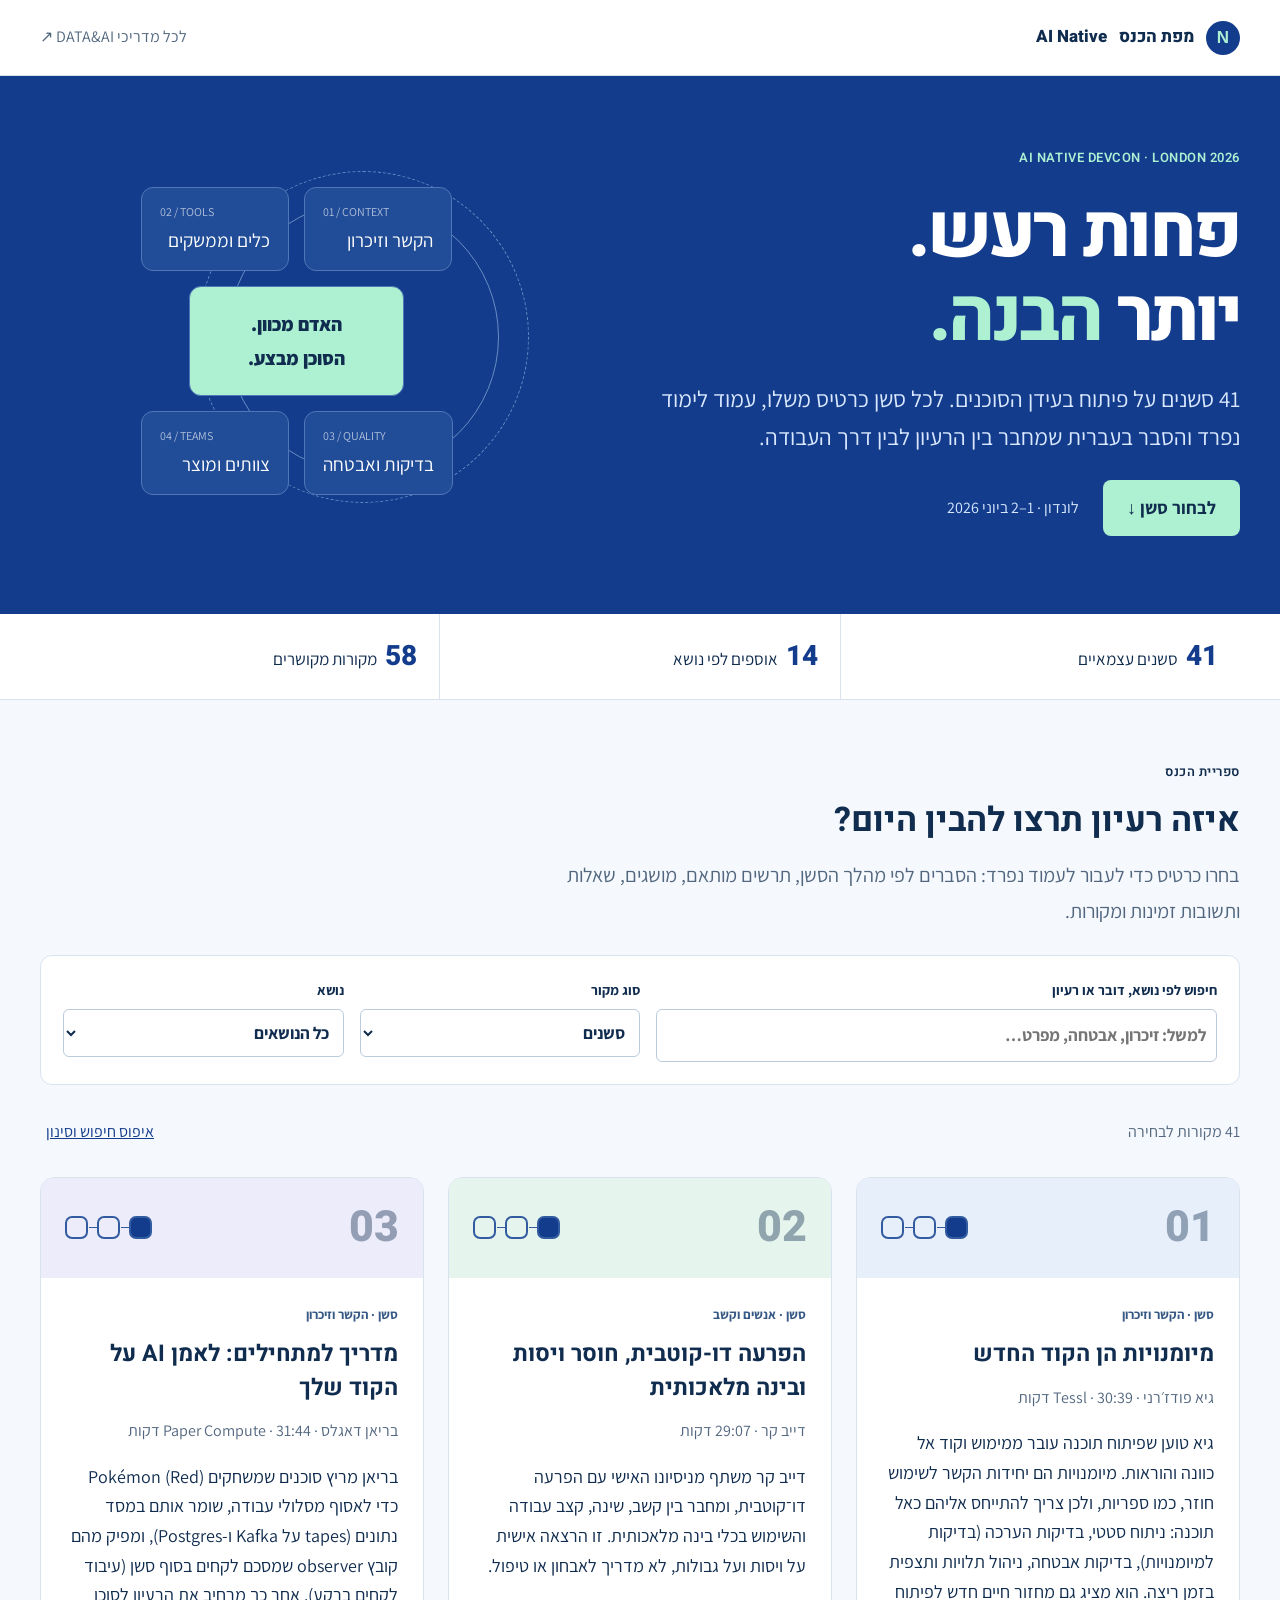
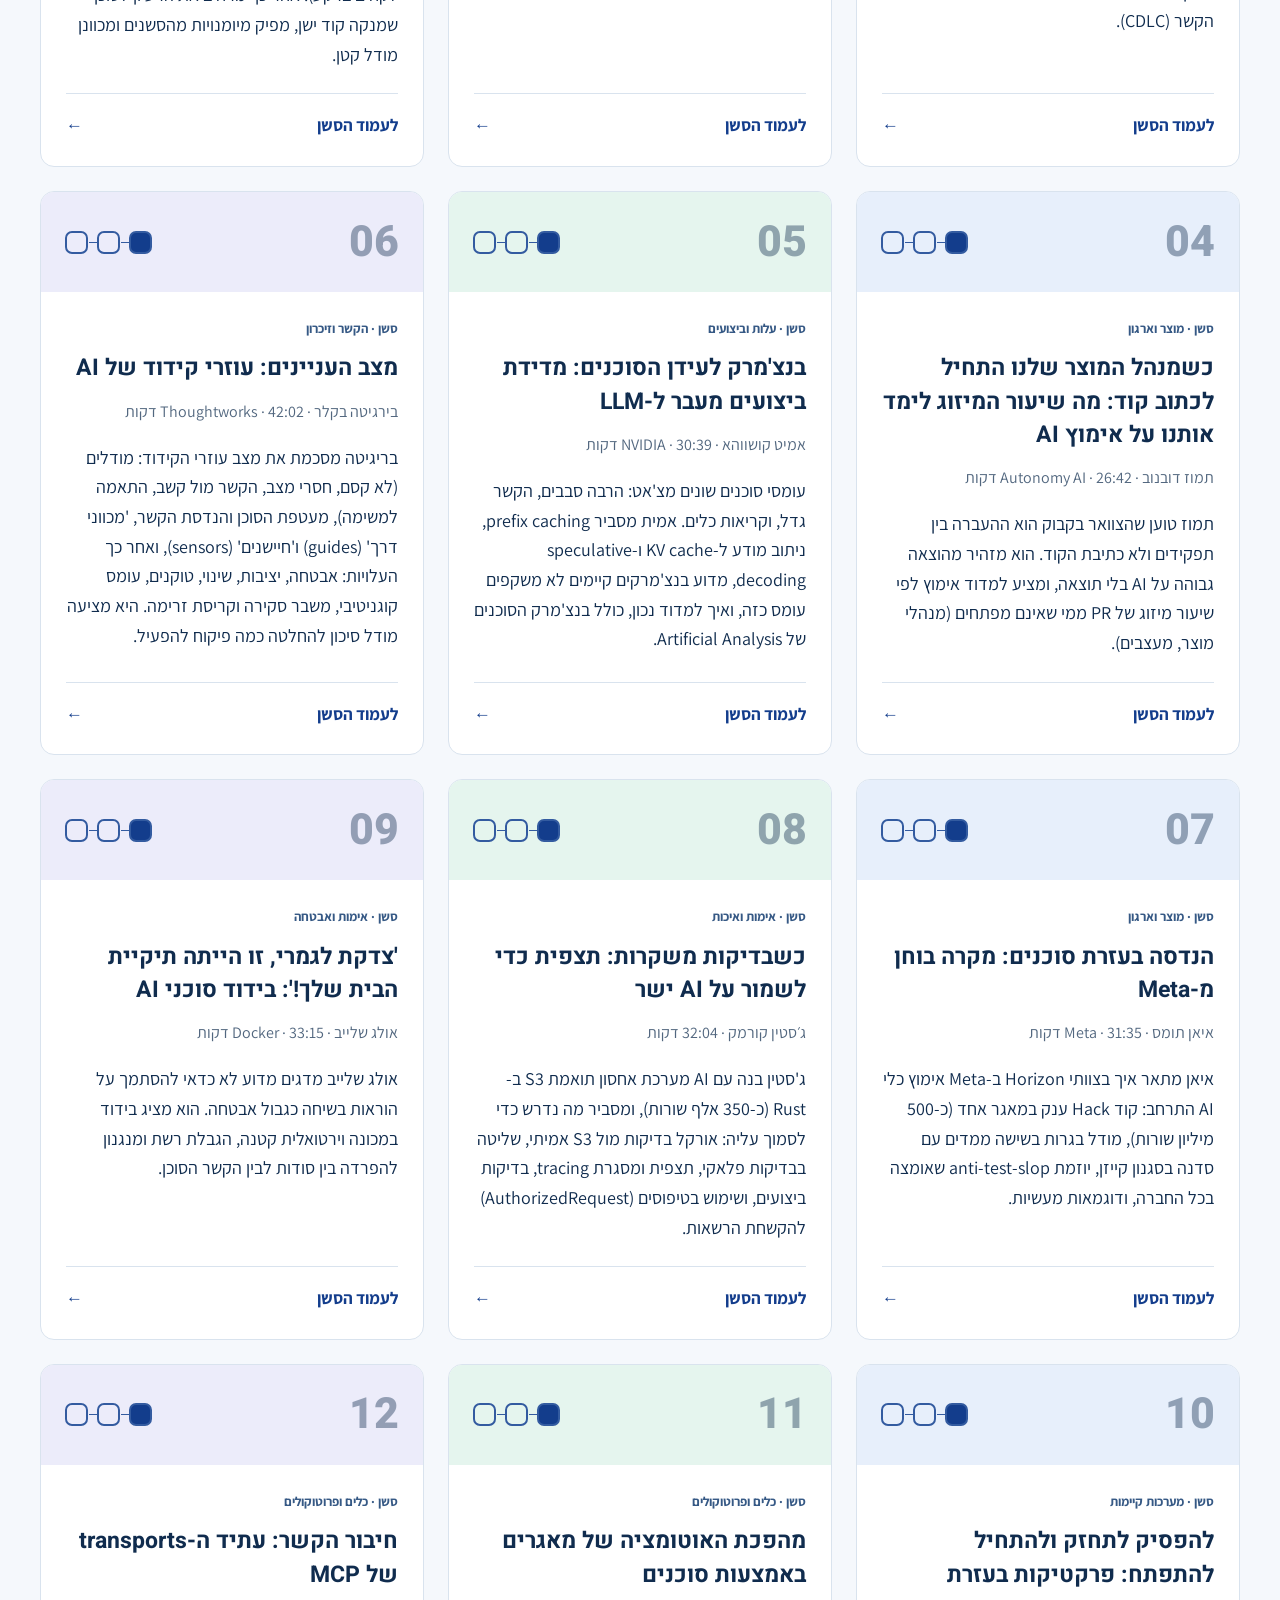
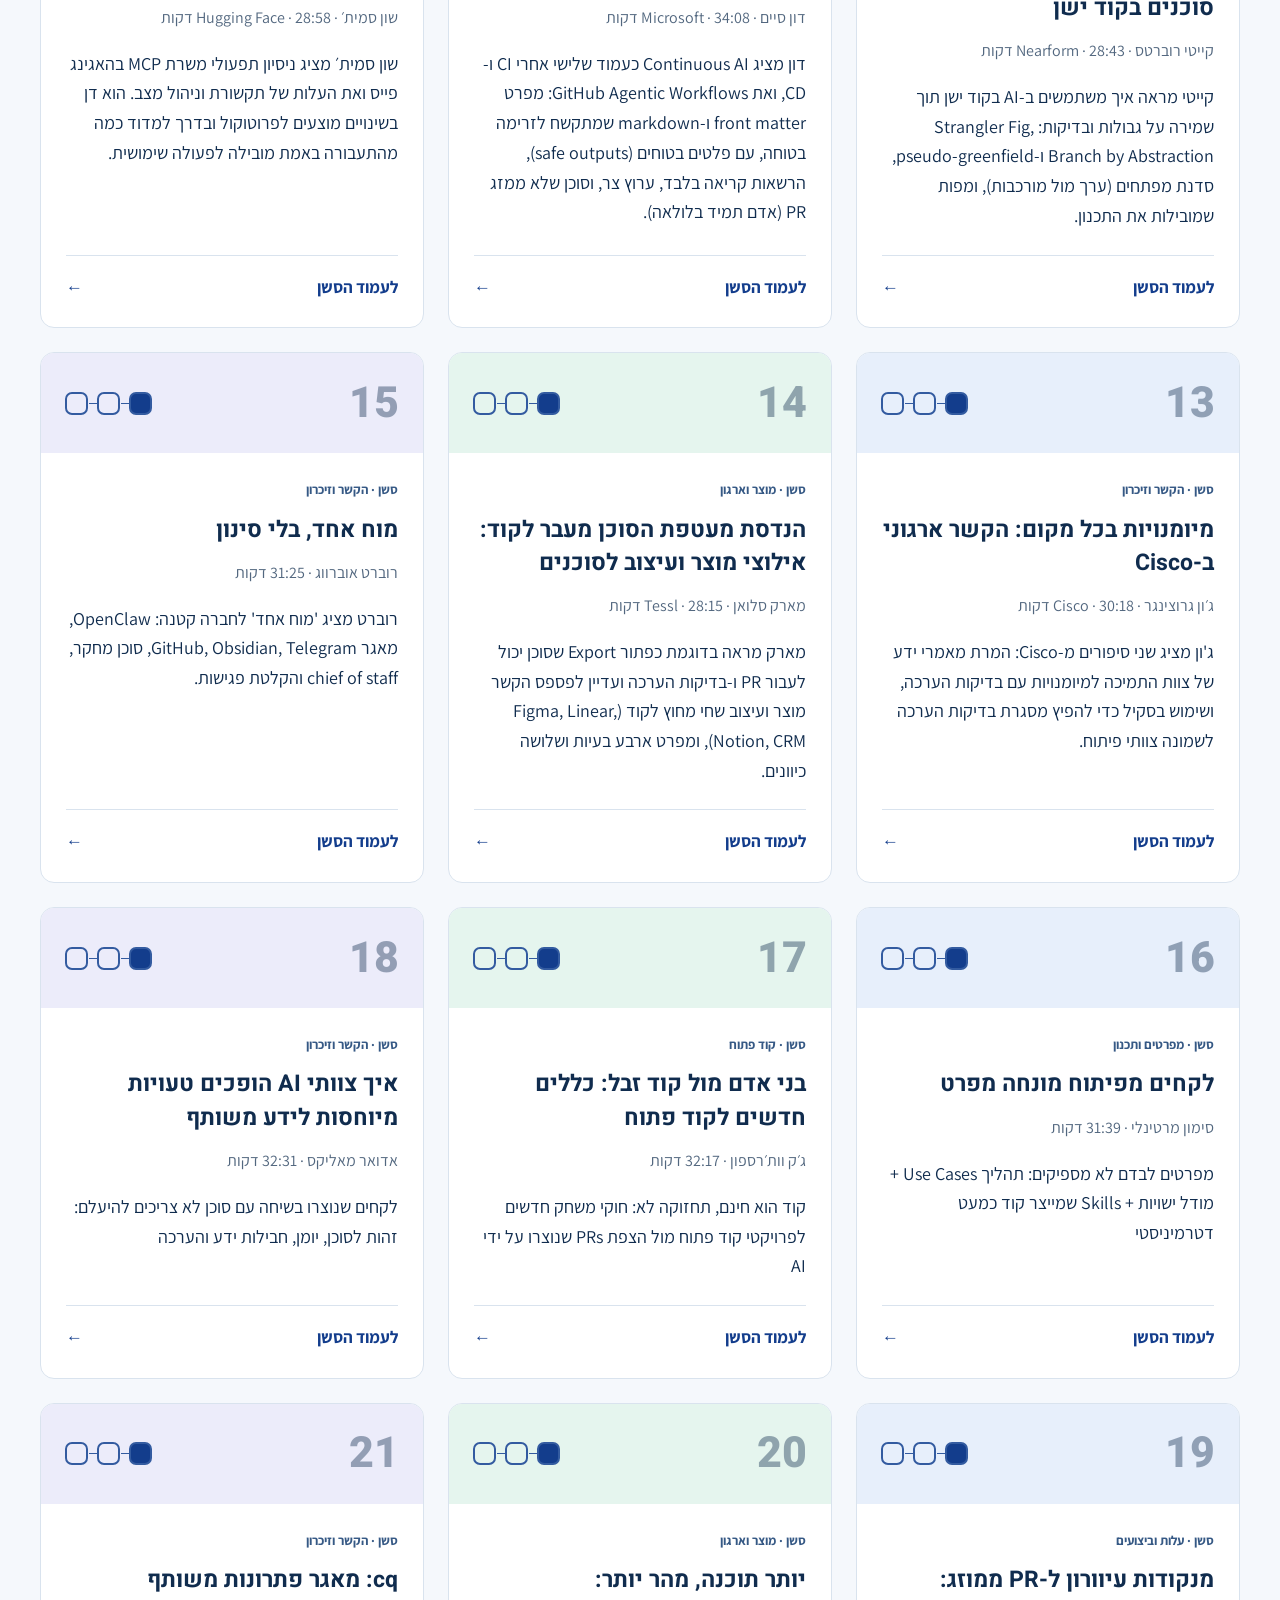
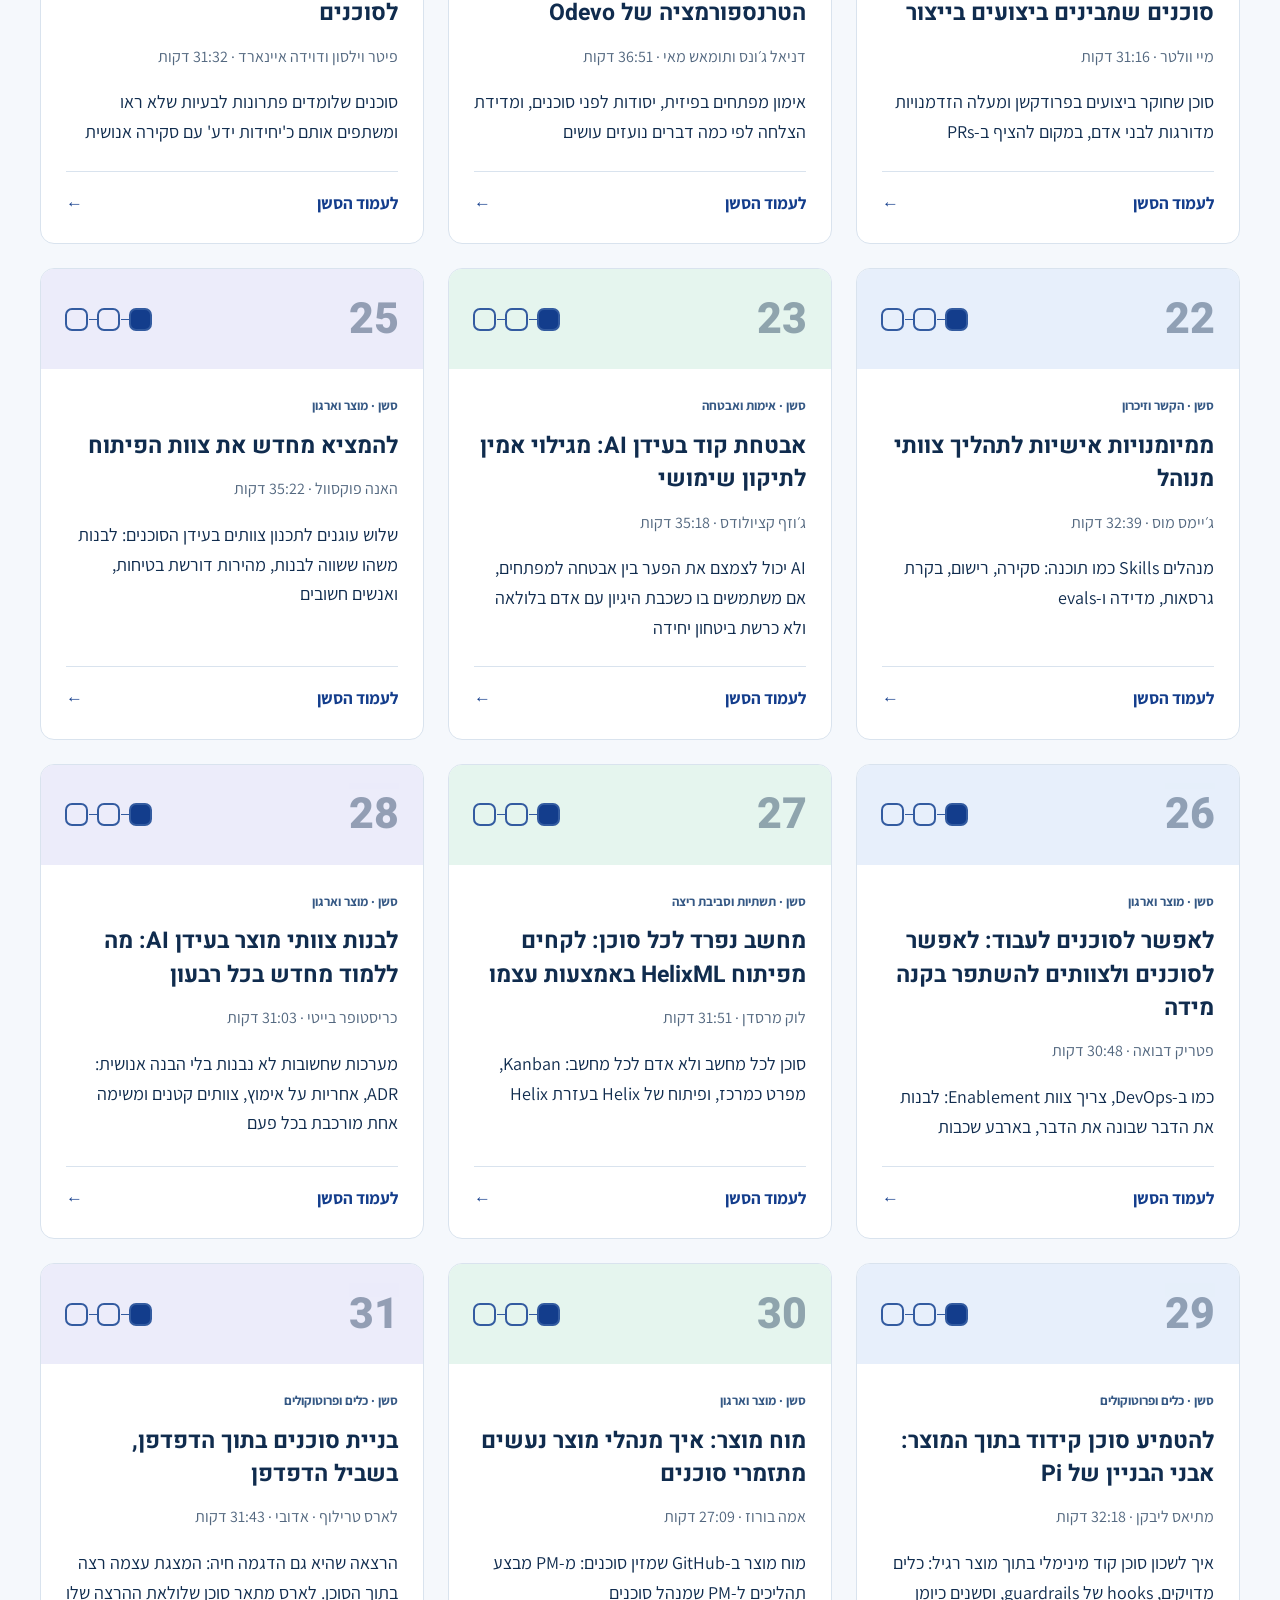
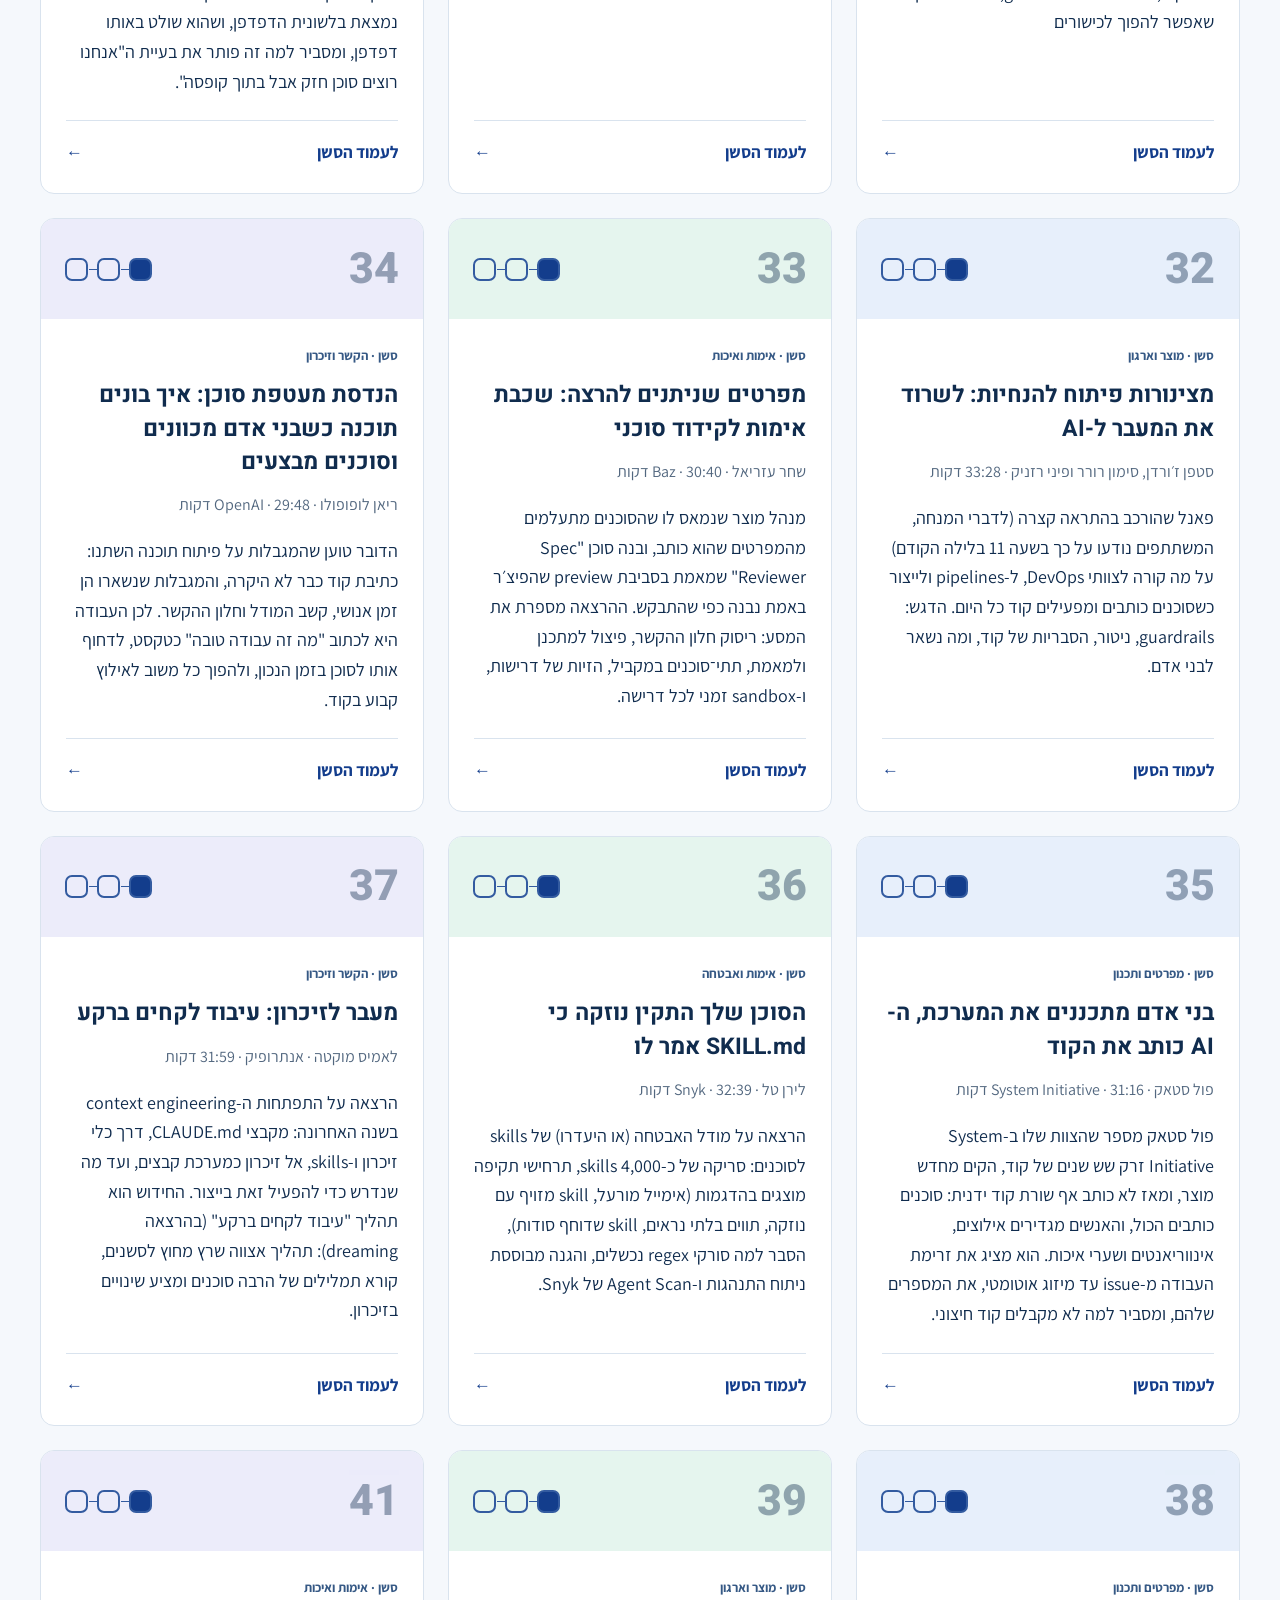
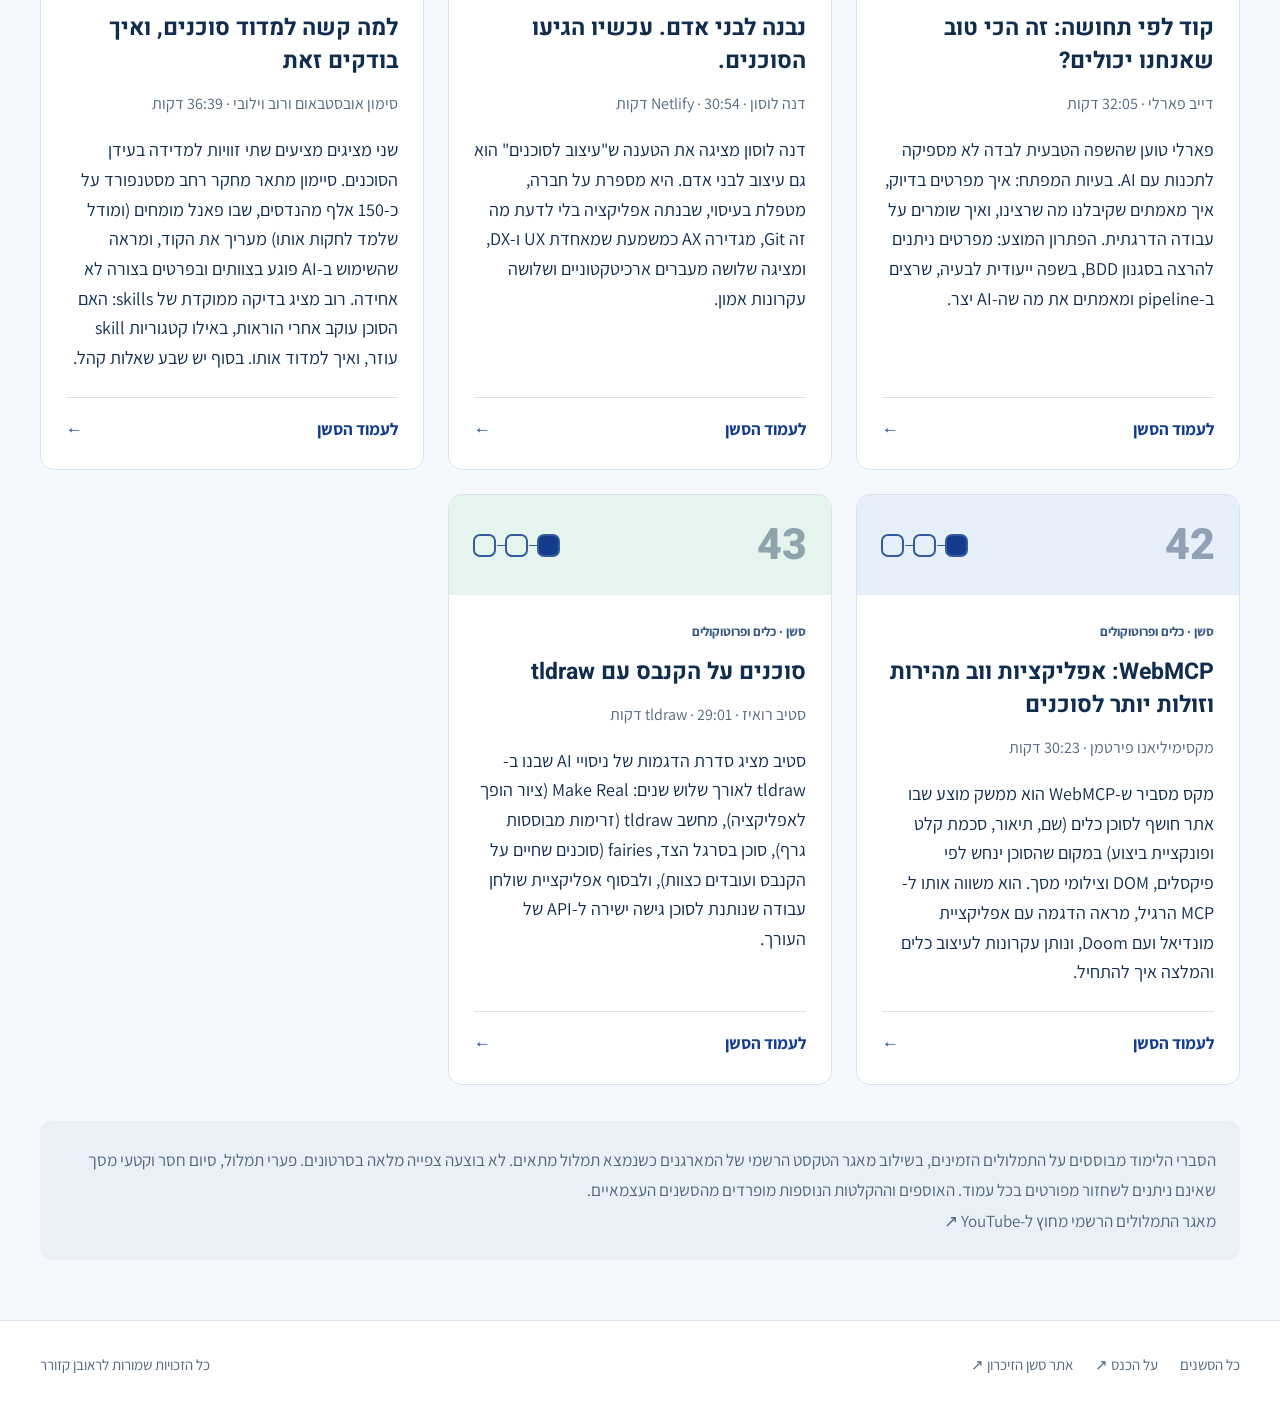
==== commit ceb21848: "Publish expanded Hebrew conference guide: index.html" ====
--- a/index.html
+++ b/index.html
@@ -1,11 +1 @@
-<!doctype html><html lang="he" dir="rtl"><head><meta charset="utf-8"><meta name="viewport" content="width=device-width,initial-scale=1"><title>מפת הכנס | פיתוח בעידן הסוכנים</title><meta name="description" content="מפת ידע בעברית לכנס AI Native DevCon London 2026. סיכום נפרד לכל סשן, חיפוש לפי נושא ומקורות שקופים."><meta name="theme-color" content="#25241f"><style>
-@import url('https://fonts.googleapis.com/css2?family=Assistant:wght@400;500;600;700&family=Heebo:wght@400;500;600;700&display=swap');
-:root{--paper:#f5f2eb;--ink:#292720;--muted:#6e685c;--clay:#b45739;--peach:#e6b99c;--line:#d6cebd;--dark:#25241f}*{box-sizing:border-box}html{scroll-behavior:smooth;scroll-padding-top:82px}body{margin:0;background:var(--paper);color:var(--ink);font:20px/1.7 Assistant,Arial,sans-serif}h1,h2,h3,button,nav,label{font-family:Heebo,Arial,sans-serif}h1,h2,h3,p{margin-top:0}a{color:inherit;text-underline-offset:5px}button,a,input,select{touch-action:manipulation}button{cursor:pointer}a:focus-visible,button:focus-visible,input:focus-visible,select:focus-visible,summary:focus-visible{outline:3px solid var(--clay);outline-offset:4px}.wrap{width:min(1160px,calc(100% - 56px));margin:auto}header{border-bottom:1px solid var(--line);background:var(--paper);position:sticky;top:0;z-index:15}.top{display:flex;align-items:center;justify-content:space-between;gap:20px;min-height:64px}.brand{font:600 17px Heebo}.brand span{color:var(--clay);font-size:26px;margin-left:9px}nav{display:flex;gap:24px;font-size:13px}nav a{display:flex;align-items:center;min-height:44px;text-decoration:none}.hero{padding:78px 0 50px;background:var(--dark);color:var(--paper);overflow:hidden}.hero-grid{display:grid;grid-template-columns:1.2fr 1fr;gap:60px;align-items:center}.eyebrow{font:500 13px Heebo;color:var(--clay);margin-bottom:20px}.hero .eyebrow{color:var(--peach)}h1{font-size:clamp(52px,7vw,94px);font-weight:500;letter-spacing:-.05em;line-height:1.1;margin-bottom:30px}h1 span{color:var(--peach)}.lead{font-size:25px;line-height:1.6;max-width:650px}.hero .lead{color:#d0c9bc}.button{display:inline-flex;align-items:center;justify-content:center;min-height:46px;padding:10px 20px;border:1px solid var(--clay);background:var(--clay);color:#fff;border-radius:5px;text-decoration:none;font:500 15px Heebo}.button.light{background:transparent;color:var(--ink)}.stats{display:flex;gap:32px;border-top:1px solid #ffffff30;margin-top:50px;padding-top:24px}.stat strong{display:block;font:400 42px Heebo;color:var(--peach);line-height:1.2}.stat span{font-size:15px;color:#d0c9bc}.atlas{position:relative;height:390px;isolation:isolate}.atlas:before{content:'';position:absolute;width:320px;height:320px;border-radius:50%;border:1px solid #e6b99c45;top:25px;left:40px}.atlas:after{content:'';position:absolute;width:205px;height:205px;border-radius:50%;border:1px dashed #e6b99c55;top:85px;left:98px}.node{position:absolute;z-index:2;padding:14px 20px;background:#f5f2eb;color:var(--ink);border:1px solid #b2a48a;border-radius:4px;box-shadow:6px 8px #0003;font:16px Heebo;animation:drift 8s ease-in-out infinite}.node:nth-child(1){right:15px;top:30px;rotate:8deg}.node:nth-child(2){left:10px;top:50px;rotate:-8deg;animation-delay:-3s}.node:nth-child(3){right:0;top:230px;rotate:-5deg;animation-delay:-5s}.node:nth-child(4){left:4px;top:265px;rotate:6deg;animation-delay:-1s}.center-node{position:absolute;z-index:3;top:137px;left:calc(50% - 80px);width:160px;height:108px;display:grid;place-items:center;text-align:center;border-radius:50%;border:1px solid var(--peach);background:#47382d;color:var(--peach);font:24px Heebo;line-height:1.4}.atlas-caption{position:absolute;bottom:0;left:0;right:0;text-align:center;font-size:13px;color:#bcb2a0}.section{padding:75px 0;border-bottom:1px solid var(--line)}h2{font-size:clamp(31px,4.3vw,52px);font-weight:500;line-height:1.22;letter-spacing:-.035em;margin-bottom:23px}h3{font-size:23px;line-height:1.45;font-weight:500}.intro-grid{display:grid;grid-template-columns:1fr 1.5fr;gap:75px}.map{display:grid;grid-template-columns:repeat(4,1fr);margin-top:45px;border-top:1px solid var(--line)}.map article{padding:25px 20px 10px;border-left:1px solid var(--line)}.map article:last-child{border-left:0}.map b{display:block;color:var(--clay);font:500 13px Heebo;margin-bottom:14px}.map h3{margin-bottom:12px}.map p{font-size:18px;color:var(--muted)}.toolbar{padding:25px;background:#eae4d8;border-radius:5px;margin:30px 0}.searchrow{display:grid;grid-template-columns:1fr 240px;gap:20px}label{display:block;font-size:14px;font-weight:500;margin-bottom:8px}input,select{width:100%;font:18px Assistant,Arial;min-height:48px;border:1px solid #b6ad9c;background:var(--paper);border-radius:4px;color:var(--ink);padding:9px 12px}.tabs{display:flex;gap:8px;flex-wrap:wrap;margin-top:20px}.tab{border:1px solid #b9ad99;background:transparent;min-height:44px;padding:8px 16px;border-radius:3px;font:14px Heebo;color:var(--ink)}.tab[aria-pressed=true]{background:var(--ink);border-color:var(--ink);color:var(--paper)}.results-head{display:flex;justify-content:space-between;gap:15px;align-items:center;font-size:16px;margin:20px 0;color:var(--muted)}.text-button{border:0;background:transparent;text-decoration:underline;font:15px Heebo;min-height:44px;padding:6px;color:var(--clay)}.session{display:grid;grid-template-columns:65px 1fr;gap:24px;border-top:1px solid var(--line);padding:27px 0;scroll-margin-top:88px}.index{font:400 27px Heebo;color:var(--clay);padding-top:3px}.meta{display:flex;gap:10px 18px;flex-wrap:wrap;font:13px Heebo;color:var(--muted);margin-bottom:10px}.session h3{overflow-wrap:anywhere;font-size:27px;margin-bottom:8px;max-width:900px}.speaker{font-size:17px;color:var(--muted);margin-bottom:14px}.summary{overflow-wrap:anywhere;max-width:900px;margin-bottom:12px}.session details{max-width:920px}summary{cursor:pointer;list-style:none;font:500 14px Heebo;color:var(--clay);min-height:44px;display:flex;align-items:center;gap:12px}summary:after{content:'+';font-size:24px;font-weight:400}details[open]>summary:after{content:'−'}ul{padding-right:23px}li{margin-bottom:10px}.source-note{background:#ebe5d8;padding:14px 18px;border-right:3px solid #a6977c;font-size:16px;margin:20px 0}.links{display:flex;gap:18px;flex-wrap:wrap;font-size:16px}.tag{display:inline-block;padding:1px 8px;border:1px solid #bfb29a;border-radius:20px;font-size:12px}.empty{text-align:center;padding:55px 20px;border:1px dashed var(--line)}.hidden{display:none!important}.glossary{display:grid;grid-template-columns:repeat(2,1fr);gap:0 45px}.term{border-top:1px solid var(--line);padding:22px 0}.term h3{font-size:21px;margin-bottom:10px}.term p{font-size:18px;color:var(--muted);margin:0}.ledger{display:grid;grid-template-columns:1fr 1fr;gap:16px}.ledger-note{background:#ebe5d8;border-right:3px solid #9a8d74;padding:22px;font-size:18px}.ledger-note strong{display:block;font:500 18px Heebo;margin-bottom:12px}.ledger-list{margin-top:25px}.ledger-row{display:grid;grid-template-columns:35px 1fr 150px;gap:15px;padding:12px 0;border-top:1px solid var(--line);font-size:16px}.ledger-row span:last-child{color:var(--muted)}footer{background:var(--dark);color:#d0c9bc;padding:55px 0;font-size:16px}footer .links{margin-top:24px}footer h2{color:var(--peach);font-size:36px}.closing{color:var(--ink)}.small{font-size:16px;color:var(--muted)}@keyframes drift{50%{translate:0 -10px}}@media(min-width:1500px){.wrap{max-width:1240px}}@media(max-width:800px){.hero-grid,.intro-grid{grid-template-columns:1fr;gap:28px}.atlas{height:330px;max-width:410px;width:100%;margin:auto}.atlas:before{width:275px;height:275px;left:calc(50% - 137px)}.atlas:after{width:175px;height:175px;top:77px;left:calc(50% - 87px)}.center-node{top:110px}.node:nth-child(3){top:200px}.node:nth-child(4){top:225px}.map{grid-template-columns:1fr 1fr}.map article:nth-child(2){border-left:0}.map article:nth-child(n+3){border-top:1px solid var(--line)}.hero{padding-top:48px}.section{padding:55px 0}.glossary{gap:0 25px}.ledger{grid-template-columns:1fr}}@media(max-width:500px){.wrap{width:calc(100% - 36px)}.top{flex-wrap:wrap;gap:0;padding-top:8px}.brand{font-size:15px}nav{gap:22px;font-size:12px;width:100%;justify-content:space-between}.hero{padding-top:40px}h1{font-size:54px}.lead{font-size:22px}.atlas{margin-top:10px}.node{font-size:14px;padding:12px 15px}.stats{gap:24px;margin-top:30px}.stat strong{font-size:34px}.stat span{font-size:13px}.intro-grid{gap:6px}.map{grid-template-columns:1fr}.map article{border-left:0;border-top:1px solid var(--line);padding:22px 0}.map article:first-child{border-top:0}.map p{margin-bottom:5px}.searchrow{grid-template-columns:1fr;gap:13px}.toolbar{padding:16px}.session{grid-template-columns:35px 1fr;gap:12px;padding:22px 0}.index{font-size:21px}.session h3{font-size:24px}.session .summary{font-size:20px}.meta{font-size:12px;gap:7px 12px}.glossary{grid-template-columns:1fr}.ledger-row{grid-template-columns:24px 1fr;gap:8px}.ledger-row span:last-child{grid-column:2}.results-head{font-size:14px}.tag{font-size:11px}.links{gap:15px}.section{padding:45px 0}}@media(prefers-reduced-motion:reduce){*{animation:none!important;scroll-behavior:auto!important}}
-</style></head><body><header><div class="wrap top"><div class="brand"><span aria-hidden="true">✳</span>מפת הכנס</div><nav aria-label="ניווט ראשי"><a href="#sessions">הסשנים</a><a href="#glossary">מילון קצר</a><a href="#sources">מקורות וכיסוי</a></nav></div></header>
-<main><section class="hero"><div class="wrap"><div class="hero-grid"><div><div class="eyebrow">לונדון · יוני 2026 · סיכום עצמאי בעברית</div><h1>פחות לכתוב.<br>יותר <span>לכוון.</span></h1><p class="lead">מה משתנה כשסוכנים כותבים את הקוד?<br>מפת הרעיונות, ההרצאות והוויכוחים של כנס הפיתוח בעידן הבינה המלאכותית.</p><a class="button" href="#sessions">למצוא את הסשן הבא ↓</a></div><div class="atlas" role="img" aria-label="תרשים רעיוני: כוונה אנושית מתחברת להקשר, אימות, כלים ומוצר"><div class="node">הקשר וזיכרון</div><div class="node">אימות ואבטחה</div><div class="node">מפרטים וכלים</div><div class="node">מוצר וארגון</div><div class="center-node">האדם מכוון.<br>הסוכן מבצע.</div><div class="atlas-caption">המחשה של הנושאים, לא נתוני מדידה מהכנס</div></div></div><div class="stats"><div class="stat"><strong>41</strong><span>סשנים נפרדים</span></div><div class="stat"><strong>14</strong><span>אוספים לפי נושא</span></div><div class="stat"><strong>58</strong><span>פריטי מקור במפה</span></div></div></div></section>
-<section class="section"><div class="wrap"><div class="intro-grid"><div><div class="eyebrow">הסיפור שמחבר הכול</div><h2>הקוד לא נעלם.<br>האחריות זזה.</h2></div><div><p class="lead">כשאפשר לייצר מימוש במהירות, הקושי עובר להגדרת הבעיה, להעברת ההקשר ולהוכחה שהתוצאה נכונה.</p><p>הסשנים מציגים גישות שונות, לא מתכון אחד: מפרטים שניתנים לבדיקה, זיכרון שמצטבר בין ריצות, סביבות עבודה מבודדות ושינוי באופן שבו צוותי מוצר ופיתוח עובדים יחד.</p></div></div><div class="map"><article><b>01 / לפני הכתיבה</b><h3>לנסח כוונה</h3><p>מה רוצים, אילו אילוצים חשובים ואיך נראית הצלחה.</p></article><article><b>02 / בזמן העבודה</b><h3>לתת הקשר</h3><p>ידע, מיומנויות וכלים שמתאימים למשימה, בלי להעמיס הכול.</p></article><article><b>03 / לפני השחרור</b><h3>לבדוק התנהגות</h3><p>איכות, אבטחה ותוצאה אמיתית, לא רק קוד שנראה סביר.</p></article><article><b>04 / בין הריצות</b><h3>לשמור לקחים</h3><p>להפוך ניסיון שנצבר לשיפור שאפשר להסביר ולבדוק.</p></article></div></div></section>
-<section class="section" id="sessions"><div class="wrap"><div class="eyebrow">ספריית הסשנים</div><h2>לבחור נושא.<br>להיכנס לעומק.</h2><p class="lead">כל סשן מקבל סיכום משלו, נקודות לקחת לעבודה וקישור למקור. המספור נשאר לפי סדר הפלייליסט, גם אחרי סינון.</p><div class="toolbar"><div class="searchrow"><div><label for="search">מה מעניין אותך?</label><input id="search" type="search" placeholder="נושא, דובר או כלי..." autocomplete="off"></div><div><label for="category">תחום</label><select id="category"><option value="">כל התחומים</option></select></div></div><div class="tabs" role="group" aria-label="סוג תוכן"><button class="tab" data-type="session" aria-pressed="true">סשנים · 41</button><button class="tab" data-type="compilation" aria-pressed="false">אוספים · 14</button><button class="tab" data-type="all" aria-pressed="false">כל הפריטים · 58</button></div></div><div class="results-head"><span id="count" aria-live="polite"></span><button class="text-button" id="reset">לאפס סינון</button></div><div id="results"></div><noscript><p>לצפייה בסיכומים ובסינון יש להפעיל JavaScript בדפדפן. כל המקורות זמינים בפלייליסט המקורי שבסוף העמוד.</p></noscript></div></section>
-<section class="section" id="glossary"><div class="wrap"><div class="eyebrow">בלי ללכת לאיבוד במונחים</div><h2>מילון לקריאה נוחה</h2><div class="glossary"><article class="term"><h3>הקשר</h3><p>המידע שהמודל רואה ברגע מסוים: בקשה, קוד, כללים, מסמכים ותוצאות של כלים.</p></article><article class="term"><h3>מיומנות</h3><p>הוראות וידע לתהליך עבודה חוזר. לא יכולת קסומה של המודל, אלא תוכן שמכוון את העבודה.</p></article><article class="term"><h3>מעטפת סוכן</h3><p>התוכנה שמנהלת את הלולאה סביב המודל: כלים, קבצים, מצב, הרשאות ובדיקות.</p></article><article class="term"><h3>בדיקת הערכה</h3><p>דרך מוגדרת לבדוק אם הסוכן השיג את התוצאה הרצויה. צריך להגדיר מראש מה נחשב הצלחה.</p></article><article class="term"><h3>מפרט בר־ביצוע</h3><p>תיאור דרישות שאפשר להפעיל או לבדוק מולו את התנהגות המערכת, ולא רק לקרוא כמסמך.</p></article><article class="term"><h3>עיבוד לקחים ברקע</h3><p>ניתוח של כמה ריצות לאחר העבודה, כדי לזהות דפוסים ולהציע תיקונים להקשר ולזיכרון.</p></article></div></div></section>
-<section class="section" id="sources"><div class="wrap"><div class="eyebrow">מה נסקר, ומה לא</div><h2>מקורות בלי כוכביות נסתרות</h2><p class="lead">הסיכומים מבוססים על תמלילי הסרטונים שסופקו בפלייליסט, ולא על צפייה חזותית מלאה בכל ההקלטות. פירוט הכיסוי מופיע גם בתוך כל פריט.</p><div class="ledger"><div class="ledger-note"><strong>סשן אינו בהכרח סרטון</strong>41 סרטונים הם הרצאות או פאנלים נפרדים. 14 אוספים חוזרים לקטעים מאותם סשנים. נוסף עליהם יש קליפ סיכום, סרטון קידום והקלטה משולבת ארוכה. הם אינם נספרים כהרצאות נוספות.</div><div class="ledger-note"><strong>הגבול של המקור נשאר גלוי</strong>תמליל ההקלטה המשולבת נקטע במהלך הרצאת הפתיחה; אין כאן טענה לכיסוי כל 9 השעות שלה. גם סיומים חלקיים או שאלות חסרות מסומנים ליד הסשן המתאים.</div></div><details><summary>לפתוח את רשימת כל 58 המקורות</summary><div class="ledger-list" id="ledger"></div></details><p class="small">התוכן מתאר דברים שהדוברים הציגו בכנס ביוני 2026. נתוני ביצועים, שיעורי אימוץ, מחירים וטענות על מוצרים מיוחסים לדוברים ואינם בדיקת מצב עדכנית או הבטחת תוצאה. התמלול האוטומטי עשוי לכלול שגיאות בשמות ובמונחים.</p><div class="links"><a href="https://www.youtube.com/playlist?list=PLISstAySqk7KtlYPFps1ZnK9xNIMSVkDD" target="_blank" rel="noopener">לפלייליסט המקורי ↗</a><a href="https://rkinstinct.github.io/agent-memory-dreaming-he/" target="_blank" rel="noopener">למדריך המורחב על זיכרון ולקחים ↗</a></div></div></section></main>
-<footer><div class="wrap"><h2>פחות רעש.<br>יותר הבנה של מה לשנות.</h2><p>סיכום ועיבוד עצמאי בעברית של AI Native DevCon London 2026. זה אינו אתר רשמי של הכנס או של החברות המוזכרות. הזכויות בהרצאות ובשמות המוצרים שייכות לבעליהן.</p><div class="links"><a href="https://rkinstinct.github.io/data-ai-hub/">למרכז מדריכי DATA&amp;AI ↗</a><a href="#sessions">חזרה לסשנים ↑</a></div><p style="margin-top:30px">כל הזכויות שמורות לראובן קזורר</p></div></footer>
-<script>const data=[{"number": 1, "id": "KpfnldjO3Iw", "url": "https://www.youtube.com/watch?v=KpfnldjO3Iw", "type": "session", "type_he": "סשן", "duration": "30:39 דקות", "title_he": "מיומנויות הם הקוד החדש", "speaker_he": "גיא פודז׳רני · Tessl", "summary": "גיא טוען שפיתוח תוכנה עובר ממימוש וקוד אל כוונה והוראות. מיומנויות הם יחידות הקשר לשימוש חוזר, כמו ספריות, ולכן צריך להתייחס אליהם כאל תוכנה: ניתוח סטטי, בדיקות הערכה (בדיקות למיומנויות), בדיקות אבטחה, ניהול תלויות ותצפית בזמן ריצה. הוא מציג גם מחזור חיים חדש לפיתוח הקשר (CDLC).", "takeaways": ["חמישה כלי איכות מעולם הקוד שחלים על מיומנויות: ניתוח סטטי, בדיקות הערכה כבדיקות, בדיקות אבטחה, ניהול תלויות ותצפית.", "מחזור חיים של פיתוח הקשר (CDLC): יוצרים, בודקים, מייעלים, מפיצים, צורכים ומתצפתים.", "מעטפת הסוכן שולט במה שהמודל לא מחליט: Intercom ו-OpenAI הובאו כדוגמאות לשליטה כזו.", "אבטחה, שימוש חוזר ושיתוף פעולה, ומחזור חיים הם האתגרים בארגון."], "category": "הקשר וזיכרון", "coverage": "כל התמליל הזמין נסקר. אין פערים בתמלול."}, {"number": 2, "id": "ACL7_EsfIio", "url": "https://www.youtube.com/watch?v=ACL7_EsfIio", "type": "session", "type_he": "סשן", "duration": "29:07 דקות", "title_he": "הפרעה דו-קוטבית, חוסר ויסות ובינה מלאכותית", "speaker_he": "דייב קר", "summary": "דייב קר משתף מניסיונו האישי עם הפרעה דו־קוטבית, ומחבר בין קשב, שינה, קצב עבודה והשימוש בכלי בינה מלאכותית. זו הרצאה אישית על ויסות ועל גבולות, לא מדריך לאבחון או טיפול.", "takeaways": ["הדובר מתאר כיצד שינה, קצב יום וסביבה תומכת משפיעים על עבודתו.", "המשוב המיידי מכלי AI עלול, מניסיונו, לעודד עבודה ללא הפסקה ולהעמיס על הקשב.", "הוא מציע לעצור, לבקש תשובות קצרות ולשמור קשר עם אנשים שמכירים אותו.", "כשקוד נוצר במהירות, צריך לשמור הבנה משותפת של המערכת ולא לאבד את המודל המנטלי שלה."], "category": "אנשים וקשב", "coverage": "כל התמליל הזמין נסקר. הסיום נחתך באמצע שאלות ותשובות. הסיפור אישי ואינו ייעוץ רפואי."}, {"number": 3, "id": "o-IunU6b1t8", "url": "https://www.youtube.com/watch?v=o-IunU6b1t8", "type": "session", "type_he": "סשן", "duration": "31:44 דקות", "title_he": "מדריך למתחילים: לאמן AI על הקוד שלך", "speaker_he": "בריאן דאגלס · Paper Compute", "summary": "בריאן מריץ סוכנים שמשחקים Pokémon (Red) כדי לאסוף מסלולי עבודה, שומר אותם במסד נתונים (tapes על Kafka ו-Postgres), ומפיק מהם קובץ observer שמסכם לקחים בסוף סשן (עיבוד לקחים ברקע). אחר כך מרחיב את הרעיון לסוכן שמנקה קוד ישן, מפיק מיומנויות מהסשנים ומכוונן מודל קטן.", "takeaways": ["לדברי הדובר, חלק מהיסטוריית העבודה עלול להימחק עם הזמן; הוא מציע לשמר לקחים מהסשנים. זו אינה בדיקת מדיניות המוצר כיום.", "הסוכן למד כללים מעשיים דרך observer, למשל קירור (cooldown) בדלתות במשחק.", "Super Agent ו-Sweeper: סוכנים שמנקים פרויקט עם הקלטת סשן לכל אחד.", "שמירת סשנים כ-Merkle DAG; סקיל 'check the tapes' מאפשר חיפוש בהיסטוריה.", "בקורפוס של כ-77 אלף סשנים (כ-4GB) הוא כוונן Qwen 4B עם QLoRA; DPO על מודל 4B לא היה שווה את המאמץ.", "הכלי עבד בעת ההרצאה עם Claude Code בלבד."], "category": "הקשר וזיכרון", "coverage": "כל התמליל הזמין נסקר. אין פערים בתמלול."}, {"number": 4, "id": "KzhjnILSP0Y", "url": "https://www.youtube.com/watch?v=KzhjnILSP0Y", "type": "session", "type_he": "סשן", "duration": "26:42 דקות", "title_he": "כשמנהל המוצר שלנו התחיל לכתוב קוד: מה שיעור המיזוג לימד אותנו על אימוץ AI", "speaker_he": "תמוז דובנוב · Autonomy AI", "summary": "תמוז טוען שהצוואר בקבוק הוא ההעברה בין תפקידים ולא כתיבת הקוד. הוא מזהיר מהוצאה גבוהה על AI בלי תוצאה, ומציע למדוד אימוץ לפי שיעור מיזוג של PR ממי שאינם מפתחים (מנהלי מוצר, מעצבים).", "takeaways": ["הדובר מציג שיעורי מיזוג ומידת התערבות מפתחים כמדדים לאימוץ. הנתונים הם מניסיונו, לא הבטחה לארגון אחר.", "מודל עבודה: plan, merge, polish.", "PR שנדחה: סוכן שמר תמונות בצורה שלא התאימה להחלטה ארכיטקטונית; לא מצפים ל-100% מיזוג.", "בשאלות: מדדים, feature flags, rollback, ותיוג סיכון וגודל על PR כדי להפחית עייפות סקירה."], "category": "מוצר וארגון", "coverage": "כל התמליל הזמין נסקר. הסיום נחתך באמצע שאלה בשאלות ותשובות."}, {"number": 5, "id": "guhTp2Q8VX0", "url": "https://www.youtube.com/watch?v=guhTp2Q8VX0", "type": "session", "type_he": "סשן", "duration": "30:39 דקות", "title_he": "בנצ'מרק לעידן הסוכנים: מדידת ביצועים מעבר ל-LLM", "speaker_he": "אמיט קושווהא · NVIDIA", "summary": "עומסי סוכנים שונים מצ'אט: הרבה סבבים, הקשר גדל, וקריאות כלים. אמית מסביר prefix caching, ניתוב מודע ל-KV cache ו-speculative decoding, מדוע בנצ'מרקים קיימים לא משקפים עומס כזה, ואיך למדוד נכון, כולל בנצ'מרק הסוכנים של Artificial Analysis.", "takeaways": ["Prefix caching ו-KV-cache-aware routing חיוניים כי ההקשר חוזר בכל סבב.", "Speculative decoding: כ-3 טוקנים לכל מעבר, לדבריו.", "להסתכל על התפלגויות (P25 מול P95) ולא על ממוצע.", "GPU נשאר סרק בזמן קריאות כלים על CPU, וצריך למדוד במצב יציב.", "פערים שהוא ציין: מספר סוכנים, סשנים ארוכים ועומסים הטרוגניים."], "category": "עלות וביצועים", "coverage": "כל התמליל הזמין נסקר. השאלה האחרונה בשאלות ותשובות נחתכה ('Is it ki...')."}, {"number": 6, "id": "tFffUnSq7VA", "url": "https://www.youtube.com/watch?v=tFffUnSq7VA", "type": "session", "type_he": "סשן", "duration": "42:02 דקות", "title_he": "מצב העניינים: עוזרי קידוד של AI", "speaker_he": "בירגיטה בקלר · Thoughtworks", "summary": "בריגיטה מסכמת את מצב עוזרי הקידוד: מודלים (לא קסם, חסרי מצב, הקשר מול קשב, התאמה למשימה), מעטפת הסוכן והנדסת הקשר, 'מכווני דרך' (guides) ו'חיישנים' (sensors), ואחר כך העלויות: אבטחה, יציבות, שינוי, טוקנים, עומס קוגניטיבי, משבר סקירה וקריסת זרימה. היא מציעה מודל סיכון להחלטה כמה פיקוח להפעיל.", "takeaways": ["מודלים מקומיים (Qwen 3.6, Gemma 4) כהדגמה להבדלים בין מודלים.", "Guides לפני ו-sensors אחרי; חישוביים מול אינפרנציאליים.", "כשסוכן טועה: לבנות פתרון קבוע (Hashimoto), למשל כלל lint במקום הוראה ב-AGENTS.md.", "חיישנים בזמנים שונים, כולל 'garbage collection' מחזורי.", "סיכון = סבירות, השפעה ויכולת לזהות. 'Cognitive surrender': על מה אנחנו מוותרים."], "category": "הקשר וזיכרון", "coverage": "כל התמליל הזמין נסקר. הכתוביות מגיעות למוזיקה הסוגרת, סביב 41:50 מתוך 42:02 דקות."}, {"number": 7, "id": "NVzKtCSeoRA", "url": "https://www.youtube.com/watch?v=NVzKtCSeoRA", "type": "session", "type_he": "סשן", "duration": "31:35 דקות", "title_he": "הנדסה בעזרת סוכנים: מקרה בוחן מ-Meta", "speaker_he": "איאן תומס · Meta", "summary": "איאן מתאר איך בצוותי Horizon ב-Meta אימוץ כלי AI התרחב: קוד Hack ענק במאגר אחד (כ-500 מיליון שורות), מודל בגרות בשישה ממדים עם סדנה בסגנון קייזן, יוזמת anti-test-slop שאומצה בכל החברה, ודוגמאות מעשיות.", "takeaways": ["מודל בגרות עם שישה ממדים וסדנאות הערכה עצמית.", "anti-test-slop: מניעת בדיקות חסרות ערך שנוצרו ב-AI.", "תעדוף כיסוי: כ-3 שעות במקום חצי שבוע, כ-60 diffs.", "ריפקטורינג בסוכנים מקבילים, גשר MCP ל-Horizon, וסוכני code mod.", "דירוג סיכון של שינויים (בתמלול 'Confucius' ו-'Doctor').", "מדדי 'ויניטי' מוכיחים שימוש ולא ערך."], "category": "מוצר וארגון", "coverage": "כל התמליל הזמין נסקר. התמלול נחתך באמצע מילה בהודיה האחרונה."}, {"number": 8, "id": "xHxfeWtkXrM", "url": "https://www.youtube.com/watch?v=xHxfeWtkXrM", "type": "session", "type_he": "סשן", "duration": "32:04 דקות", "title_he": "כשבדיקות משקרות: תצפית כדי לשמור על AI ישר", "speaker_he": "ג׳סטין קורמק", "summary": "ג'סטין בנה עם AI מערכת אחסון תואמת S3 ב-Rust (כ-350 אלף שורות), ומסביר מה נדרש כדי לסמוך עליה: אורקל בדיקות מול S3 אמיתי, שליטה בבדיקות פלאקי, תצפית ומסגרת tracing, בדיקות ביצועים, ושימוש בטיפוסים (AuthorizedRequest) להקשחת הרשאות.", "takeaways": ["אורקל: כ-1,500 בדיקות מול S3 אמיתי, כי התיעוד לא אמין.", "כ-5,000 בדיקות ברצות בשתי דקות; בדיקות פלאקי מתוקנות מיד.", "מסגרת tracing שנבנתה בבית, ובדיקות ביצועים.", "Codex Security לסקירת אבטחה.", "בשאלות: גם שאלה על אימות פורמלי."], "category": "אימות ואיכות", "coverage": "כל התמליל הזמין נסקר. שאלות ותשובות נחתכו ('It's one right at the back')."}, {"number": 9, "id": "bFBNXIoLkW4", "url": "https://www.youtube.com/watch?v=bFBNXIoLkW4", "type": "session", "type_he": "סשן", "duration": "33:15 דקות", "title_he": "'צדקת לגמרי, זו הייתה תיקיית הבית שלך!': בידוד סוכני AI", "speaker_he": "אולג שלייב · Docker", "summary": "אולג שלייב מדגים מדוע לא כדאי להסתמך על הוראות בשיחה כגבול אבטחה. הוא מציג בידוד במכונה וירטואלית קטנה, הגבלת רשת ומנגנון להפרדה בין סודות לבין הקשר הסוכן.", "takeaways": ["הנחיות טקסט אינן תחליף לאכיפת הרשאות.", "בידוד קבצים ורשת מצמצם את היקף הנזק האפשרי.", "יש להפריד בין גישה לפעולה מורשית לבין חשיפת הערך הסודי עצמו לסוכן.", "גם סביבת עבודה מבודדת אינה פותרת לבדה התקפות דרך תוכן או יישומים."], "category": "אימות ואבטחה", "coverage": "כל התמליל הזמין נסקר. אין פערים בתמלול."}, {"number": 10, "id": "5SKh-FmjX7U", "url": "https://www.youtube.com/watch?v=5SKh-FmjX7U", "type": "session", "type_he": "סשן", "duration": "28:43 דקות", "title_he": "להפסיק לתחזק ולהתחיל להתפתח: פרקטיקות בעזרת סוכנים בקוד ישן", "speaker_he": "קייטי רוברטס · Nearform", "summary": "קייטי מראה איך משתמשים ב-AI בקוד ישן תוך שמירה על גבולות ובדיקות: Strangler Fig, Branch by Abstraction ו-pseudo-greenfield, סדנת מפתחים (ערך מול מורכבות), ומפות שמובילות את התכנון.", "takeaways": ["'עיר ולא כדור בוץ': לשמור על מבנה (Adam Tornhill).", "שדרוג AG Grid בעזרת skill לתכנון ו-skill למפתח (זרימה מרובת סוכנים).", "'להתחיל במפה ולא בהגירה' ומעקות קודם."], "category": "מערכות קיימות", "coverage": "כל התמליל הזמין נסקר. הסיום הוא שאלות ותשובות סוגרות."}, {"number": 11, "id": "kbvqRWY-bUs", "url": "https://www.youtube.com/watch?v=kbvqRWY-bUs", "type": "session", "type_he": "סשן", "duration": "34:08 דקות", "title_he": "מהפכת האוטומציה של מאגרים באמצעות סוכנים", "speaker_he": "דון סיים · Microsoft", "summary": "דון מציג Continuous AI כעמוד שלישי אחרי CI ו-CD, ואת GitHub Agentic Workflows: מפרט front matter ו-markdown שמתקשח לזרימה בטוחה, עם פלטים בטוחים (safe outputs), הרשאות קריאה בלבד, ערוץ צר, וסוכן שלא ממזג PR (אדם תמיד בלולאה).", "takeaways": ["Repo Assist: צבר ב-FSharp.Data וב-Deedle הפך לגרסאות.", "חשיבת מפעל וזרימה על מאגר.", "Hud (May): דוחות תקלות שבועיים.", "המוצר ב-technical preview."], "category": "כלים ופרוטוקולים", "coverage": "כל התמליל הזמין נסקר. אין פערים בתמלול."}, {"number": 12, "id": "nfwNjmZSKMY", "url": "https://www.youtube.com/watch?v=nfwNjmZSKMY", "type": "session", "type_he": "סשן", "duration": "28:58 דקות", "title_he": "חיבור הקשר: עתיד ה-transports של MCP", "speaker_he": "שון סמית׳ · Hugging Face", "summary": "שון סמית׳ מציג ניסיון תפעולי משרת MCP בהאגינג פייס ואת העלות של תקשורת וניהול מצב. הוא דן בשינויים מוצעים לפרוטוקול ובדרך למדוד כמה מהתעבורה באמת מובילה לפעולה שימושית.", "takeaways": ["מדדים: initializations מול tool calls ו-session conversion; 10 מיליון הודעות, 1.2 מיליון initialize, 62 אלף tool calls.", "שינויים: הסרת בקשות שרת-ללקוח ו-handshake האתחול, נקודת discover, cache control, elicitation דרך מספר סבבים, סטנדרטיזציה של כותרות HTTP והעתקת פרמטרים לכותרות.", "בשאלות: CLI מול MCP."], "category": "כלים ופרוטוקולים", "coverage": "כל התמליל הזמין נסקר. השאלות ותשובות נחתכו באמצע תשובה ('absolutely the r...'). שינויים בפרוטוקול מתוארים כפי שהוצגו בכנס, לא כמצב המפרט העדכני."}, {"number": 13, "id": "78KQVxMTAQ4", "url": "https://www.youtube.com/watch?v=78KQVxMTAQ4", "type": "session", "type_he": "סשן", "duration": "30:18 דקות", "title_he": "מיומנויות בכל מקום: הקשר ארגוני ב-Cisco", "speaker_he": "ג׳ון גרוצינגר · Cisco", "summary": "ג'ון מציג שני סיפורים מ-Cisco: המרת מאמרי ידע של צוות התמיכה למיומנויות עם בדיקות הערכה, ושימוש בסקיל כדי להפיץ מסגרת בדיקות הערכה לשמונה צוותי פיתוח.", "takeaways": ["רק מאמרי KB שמתוחזקים הופכים למיומנויות; הסוכן בונה, ואדם מאמת את ה-eval.", "שינוי קטן שעובר eval משוחרר אוטומטית, שינוי גדול דורש אדם, נושא חדש דורש eval חדש.", "Evals כבדיקות יחידה לסוכנים: סכמת dataset אחידה, הרצה מול endpoint, בדיקת כלים, טוקנים והשהיה מול baseline.", "סקיל שמלמד סוכן קידוד לבנות בדיקות הערכה אחידים בכל הצוותים; README ו-SKILL דומים כ-80%.", "סנכרון דטרמיניסטי של README ל-Confluence נגד סטייה.", "התחלה קטנה, גרסאות סמנטיות; ההקשר הוא ההשקעה העמידה."], "category": "הקשר וזיכרון", "coverage": "כל התמליל הזמין נסקר. השאלות ותשובות נחתכו באמצע תשובה ('each e')."}, {"number": 14, "id": "tf6VNGH3tRk", "url": "https://www.youtube.com/watch?v=tf6VNGH3tRk", "type": "session", "type_he": "סשן", "duration": "28:15 דקות", "title_he": "הנדסת מעטפת הסוכן מעבר לקוד: אילוצי מוצר ועיצוב לסוכנים", "speaker_he": "מארק סלואן · Tessl", "summary": "מארק מראה בדוגמת כפתור Export שסוכן יכול לעבור PR ו-בדיקות הערכה ועדיין לפספס הקשר מוצר ועיצוב שחי מחוץ לקוד (Figma, Linear, Notion, CRM), ומפרט ארבע בעיות ושלושה כיוונים.", "takeaways": ["הסוכן בחר כפתור גנרי במקום רכיב Export של מערכת העיצוב והחמיץ נגישות.", "ההקשר חי מחוץ לקוד ומתיישן בשני הכיוונים.", "MCP מוסיף חיבור חי, מגבלות קצב ובעיות בדיקות הערכה.", "לקחים מ-Figma Code Connect.", "כיוונים: כלים נפתחים, סוכן מתווך, או בליעה במאגר; כל תפקיד אולי יקבל מעטפת הסוכן משלו.", "בשאלה על גבול הקשר: אותם עקרונות כמו הקשר קוד."], "category": "מוצר וארגון", "coverage": "כל התמליל הזמין נסקר. אין פערים בתמלול."}, {"number": 15, "id": "rmxRlpi7xN4", "url": "https://www.youtube.com/watch?v=rmxRlpi7xN4", "type": "session", "type_he": "סשן", "duration": "31:25 דקות", "title_he": "מוח אחד, בלי סינון", "speaker_he": "רוברט אוברווג", "summary": "רוברט מציג 'מוח אחד' לחברה קטנה: OpenClaw, מאגר GitHub, Obsidian, Telegram, סוכן מחקר, chief of staff והקלטת פגישות.", "takeaways": ["חיפוש בשפה טבעית על כ-1,200-1,500 קבצים; G-Brain ו-ZeroEntropy לא הכרחיים בנפח הזה.", "הקלטת פגישות (Granola, Omi) ורעיון ג'ק דורסי על היררכיה.", "קשיים: קונפליקטי מיזוג, שבירה בעדכונים, הרשאות ועלות.", "עצה: להתחיל עם אדם אחד, מקומית ומוקשח.", "שאלות ותשובות על קנה מידה, זמן הקמה (כחודש) ו-dark factory."], "category": "הקשר וזיכרון", "coverage": "כל התמליל הזמין נסקר. התמלול נחתך באמצע משפט על המסיבה אחרי המחיאות."}, {"number": 16, "id": "odbNXv9xXjc", "url": "https://www.youtube.com/watch?v=odbNXv9xXjc", "type": "session", "type_he": "סשן", "duration": "31:39 דקות", "title_he": "לקחים מפיתוח מונחה מפרט", "speaker_he": "סימון מרטינלי", "summary": "סיימון מרטינלי מציג פיתוח יישומים עסקיים על בסיס מקרי שימוש מערכתיים ומודל ישויות. במקום שרשרת תוכנית ומשימות, הוא מייצר קוד ובדיקות ישירות מהמפרט באמצעות Skills מותאמים לטכנולוגיה ולארכיטקטורה. במודרניזציה הוא מתחיל בחילוץ ההתנהגות מהקוד הישן ובבדיקתה עם אנשי העסק.", "takeaways": ["מקרה שימוש מתאר שחקנים, תנאי התחלה, תרחיש הצלחה, זרימות חלופיות ותנאי סיום. מודל הישויות משלים את מבנה התחום; עיצוב ממשק או מפרט API ניתנים בנפרד.", "במערכת קיימת מחלצים מקרי שימוש וישויות מקוד, בדיקות ותיעוד, מבקרים עם העסק ורק אז מייצרים מימוש חדש. המטרה היא מודרניזציה של העבודה, לא תרגום מכני בין שפות תכנות.", "הוא מעדיף חלוקה אנכית למערכות עצמאיות עם ממשק, לוגיקה ונתונים באותה יחידת הקשר. גם פיזור בין מאות שירותים וגם מונולית ענק מקשים על מסירת הקשר ממוקד.", "יוצרים שלד פרויקט בכלים הרשמיים של המסגרת. את הכללים המפורטים מחלקים ל-Skills ולתיעוד נשלף במקום להעמיס קובץ הוראות אחד.", "משנים דרישה במפרט ואז מחילים את ההבדל על הקוד הקיים. היקף הביקורת נקבע לפי סיכון עסקי; האצת המימוש מעבירה את צוואר הבקבוק לדרישות ולמפרטים."], "category": "מפרטים ותכנון", "coverage": "כל התמליל הזמין נסקר. בטקסט שסופק מופיעים גוף ההרצאה, הסיכום ושאלות מהקהל. אין כאן אימות מול הווידאו או הוכחה שלא חסרו קטעים באמצע."}, {"number": 17, "id": "HgA0spItnZI", "url": "https://www.youtube.com/watch?v=HgA0spItnZI", "type": "session", "type_he": "סשן", "duration": "32:17 דקות", "title_he": "בני אדם מול קוד זבל: כללים חדשים לקוד פתוח", "speaker_he": "ג׳ק וות׳רספון", "summary": "ג׳ק וות׳רספון מציג כיצד יצירה זולה של קוד מעבירה עלויות למתחזקי קוד פתוח. קל להגיש תיקון עצום, אך מישהו עדיין צריך לבדוק אותו וללוות את התורם. מתוך העבודה על Gemini CLI הוא מתאר סינון, הנחיות ואוטומציה שמגנים על זמן התחזוקה בלי לוותר על קהילה ולימוד.", "takeaways": ["לדרוש Issue לפני PR, ובשינוי גדול להסכים עם מתחזק על התכנון. כך מפחיתים תיקונים שננטשים אחרי הערה ראשונה.", "להגביל PR-ים פעילים לתורם חיצוני ולסגור פריטים ללא מענה באוטומציה. לפרסם כללים וציפיות לזמני תגובה.", "לשמור הנחיות ו-Skills בריפו גם לכלים שאינם כלי הצוות. Skill ליצירת PR יכול להריץ בדיקות, למלא תבנית ולתעד שינוי.", "לצרף צילומים או סרטון לשינוי חזותי. זו ראיה לביקורת שקל לבחון יותר מתיאור מילולי בלבד.", "Open Source Vacation היא הפסקה זמנית בקבלת תרומות; Vouch הוא מנגנון המלצות וחסימות. אלה דפוסים שונים לניהול עומס ואמון, לא פתרון מלא.", "התורם חייב להבין שינוי ולהגיב למשוב. בשאלות הקהל עולה המתח בין סינון לחניכת מפתחים חדשים, והדובר מדגיש מקום לשניהם."], "category": "קוד פתוח", "coverage": "כל התמליל הזמין נסקר. בטקסט שסופק מופיעים גוף ההרצאה, הסיכום ושאלות מהקהל. אין כאן אימות מול הווידאו או הוכחה שלא חסרו קטעים באמצע. מחירי הסקה, היקפי PR-ים ויכולות GitHub הם טענות הדובר בזמן הכנס, לא נתונים עדכניים שאומתו."}, {"number": 18, "id": "-sYhcsy5OwI", "url": "https://www.youtube.com/watch?v=-sYhcsy5OwI", "type": "session", "type_he": "סשן", "duration": "32:31 דקות", "title_he": "איך צוותי AI הופכים טעויות מיוחסות לידע משותף", "speaker_he": "אדואר מאליקס", "summary": "אדואר מאליקס מציע תשתית ניסיונית שבה למידה מסשן של סוכן אינה נעלמת בסיום השיחה. הוא מחבר זהות נפרדת לסוכן, יומן אירועים, חבילות ידע ממוקדות והערכות חוזרות, כדי להפוך תיקון חד-פעמי לידע שהצוות כולו יכול להשתמש בו.", "takeaways": ["זהות נפרדת מאפשרת ייחוס שינויים והרשאות עצמאיות, במקום הסתרת פעולה אוטומטית מאחורי זהות וחתימת מפתח.", "יומן שומר תקלות והחלטות עם קישורים ל-PR, לביקורת ולתיקון. מפרידים היקף אישי, צוותי, פרויקטלי וריפו.", "אוספים אירועים, מאתרים דפוסים חוזרים ומרכיבים חבילת ידע קטנה. מרנדרים ל-Markdown בתקציב הקשר ושומרים ייחוס לכל מקור.", "בודקים בנפרד נאמנות לאירועים, תועלת במשימה והפעלה בזמן. שופט LLM דורש כיול אנושי של הנחיות וקריטריונים לפני שמאמינים לציונו.", "משחזרים תקלה אמיתית, כמו SDK בשפת Go שלא עודכן אחרי שינוי API, ומשווים עבודה עם ובלי חבילת ידע.", "מריצים הערכות בסביבה נשלטת עם גבולות קבצים ורשת. בודקים שוב כשהקוד והמודל משתנים ומוציאים חבילות שכבר אינן מועילות."], "category": "הקשר וזיכרון", "coverage": "כל התמליל הזמין נסקר. בטקסט שסופק מופיעים גוף ההרצאה, הסיכום ושאלות מהקהל. אין כאן אימות מול הווידאו או הוכחה שלא חסרו קטעים באמצע. הגישה מוגדרת במפורש כניסוי. דוגמת ה-SDK היא תוצאה נקודתית שהדובר מציג, לא הוכחה כללית."}, {"number": 19, "id": "-6SNbcE3C9o", "url": "https://www.youtube.com/watch?v=-6SNbcE3C9o", "type": "session", "type_he": "סשן", "duration": "31:16 דקות", "title_he": "מנקודות עיוורון ל-PR ממוזג: סוכנים שמבינים ביצועים בייצור", "speaker_he": "מיי וולטר", "summary": "מיי וולטר מתארת ניסיון ב-Hud לאוטומציה של חקירת ביצועים, לא רק כתיבת התיקון. המפתח הוא חיבור ההתנהגות בייצור לפונקציות בקוד ודירוג הזדמנויות לפי ערך עסקי וסיכון. היא מסבירה מדוע הצפת הצוות ב-PR-ים נכשלה וכיצד דוח ממוקד מסייע לבחור מה לתקן.", "takeaways": ["חקירה שבועית או דו-שבועית מחזירה הזדמנויות מדורגות. בדוגמה GitHub Agentic Workflows מריץ סוכן עם נתוני Hud ושולח דוח ל-Slack.", "מיפוי Prod-to-Code מחבר Endpoint או משימה לפונקציות, תדירות הרצה, משך וכשלים. אפשר לשאול למה פעולה איטית וגם על מה ישפיע שינוי.", "מביאים מידע פורנזי מפורט רק באזור הרלוונטי במקום להזרים הר של לוגים. מעל שכבת השאילתות נבנים Skills לחקירת שגיאת 500, דליפת זיכרון או האטה.", "תיקון סביר אינו תיקון מוכח: תפיסת Exception עלולה להסתיר סימפטום. שאילתה איטית מחייבת להבין נתונים ומסלול קריאה, לא רק תחביר.", "מחפשים השפעה גבוהה וסיכון נמוך, למשל N+1 או המתנות מלאכותיות, ומחברים למסלולים חשובים לעסק כמו תשלום ואימות.", "במקום עשרות PR-ים ללא בעלות או עדיפות, מציגים גודל שינוי, השפעה וסיכון ונותנים לצוות לבחור חקירה, כרטיס או PR. אחרי פריסה מודדים השפעה."], "category": "עלות וביצועים", "coverage": "כל התמליל הזמין נסקר. בטקסט שסופק מופיעים גוף ההרצאה, הסיכום ושאלות מהקהל. אין כאן אימות מול הווידאו או הוכחה שלא חסרו קטעים באמצע. יכולות המוצר ושיפורי האחוזים הם תיאור הדוברת וניסיון לקוח, לא התחייבות לתוצאה."}, {"number": 20, "id": "mB74LGAmmV0", "url": "https://www.youtube.com/watch?v=mB74LGAmmV0", "type": "session", "type_he": "סשן", "duration": "36:51 דקות", "title_he": "יותר תוכנה, מהר יותר: הטרנספורמציה של Odevo", "speaker_he": "דניאל ג׳ונס ותומאש מאי", "summary": "דניאל ג׳ונס ותומאש מאי מתארים מעבר של Odevo מאיי שימוש ב-AI להכשרה רחבה ולשינוי תהליך הפיתוח. תשתית מסירה, בדיקות, שפה צוותית והתמודדות עם חששות חשובים לא פחות מרישיונות. לאחר ההכשרה הם מתארים ניסויים אמיצים יותר לצד צווארי בקבוק במוצר ועומס על אנשים.", "takeaways": ["לפני ההדרכה בחנו CI/CD, פלטפורמה, בדיקות וסטנדרטים. האצת הקוד חושפת חולשות בתהליך ולא מתקנת אותן מעצמה.", "סדנאות פנים אל פנים חשפו חששות. תרגיל TRIZ ביקש לתכנן כיצד להכשיל קליטת מפתחים שלעולם אינם אומרים לא, ואז לזהות התנהגות דומה בארגון.", "התחילו בפיילוט ובמפגשי חצי יום שבועיים עם יישום בקוד האמיתי ביניהם. נדרש תיאום הרשאות התקנה ו-IT מראש.", "לימדו מגבלות הקשר, הזיות והטיות לפני MCP, מפרטים וריבוי סוכנים. ציור משותף של מה שקרה בתרגיל בנה הבנה ולא רק זיכרון פקודות.", "צוות אחד התחיל בשיחות מוצר מתומללות, דרישות ומודל תחום. בחירתו בביקורות אוטומטיות ובמיזוג עצמי היא תיאור מקומי, לא הנחיה לכל ארגון.", "בנו מדריכים פנימיים וצוות מגדלור לשיתוף. בהמשך הכשירו אנשי מוצר וזיהו לחץ להספק וקושי להפסיק לעבוד."], "category": "מוצר וארגון", "coverage": "כל התמליל הזמין נסקר. התמלול מגיע לסיום. הדוברים מציינים שאין זמן לשאלות ומפנים לשיחה לאחר ההרצאה. אין אימות לכל דקה בווידאו. 94% אימוץ, שכתוב בשלושה שבועות וצמצום צוות הם דיווחי הדוברים, לא תוצאה מאומתת או ניסוי מבוקר. מספרי תפוקה משובשים בתמלול לא הועתקו."}, {"number": 21, "id": "AHIY1XccX_E", "url": "https://www.youtube.com/watch?v=AHIY1XccX_E", "type": "session", "type_he": "סשן", "duration": "31:32 דקות", "title_he": "cq: מאגר פתרונות משותף לסוכנים", "speaker_he": "פיטר וילסון ודוידה איינארד", "summary": "פיטר וילסון ודווידה איינארד מ-Mozilla.ai מציגים את cq לשיתוף פתרונות שהסוכן למד. יחידת ידע קצרה נשמרת עם תחום ותובנה, וסוכנים שולפים אותה למשימה דומה. הם מתארים ברירת מחדל מקומית, שרת צוותי ובדיקה אנושית לשיתוף, לצד בעיות הפעלה, שליפה ואבטחה שעדיין פתוחות.", "takeaways": ["יחידת ידע מתארת בעיה לא מובנת מאליה, פתרון והקשר כגון שפה ומסגרת. אפשר לחפש, להציע ידע, לאשר שעבד או לסמן שגיאה.", "ברירת המחדל היא SQLite מקומי שאינו שולח ידע החוצה. חיבור לשרת מרוחק הוא צעד נפרד ושיתוף מרוחק דורש ביקורת אנושית.", "Skill מכוון לחיפוש בתחילת משימה ולאימות התאמה לפני יישום. Reflect יזום בסוף סשן מאפשר לערוך מה ראוי לשמר.", "בדמו, התקנת שרת MCP נכשלה בגלל מיקום קובץ תצורה. אחרי בדיקת התיעוד ושמירת פתרון, ניסיון חדש נמנע מהטעות.", "ידע יכול להכיל מידע אישי, הוראות מזיקות או פתרון לא מתאים. בדיקות תוכן, הרשאות, אימות וביקורת הן שכבות הגנה בלבד.", "הפעלה ושליפה לפי תחום דורשות שיפור. חתימות, קידום ידע למאגר ציבורי ופדרציה מוצגים בחלקם כמפת דרכים, לא כמימוש שהושלם."], "category": "הקשר וזיכרון", "coverage": "כל התמליל הזמין נסקר. בטקסט שסופק מופיעים גוף ההרצאה, הסיכום ושאלות מהקהל. אין כאן אימות מול הווידאו או הוכחה שלא חסרו קטעים באמצע. Stack Overflow לסוכנים הוא דימוי, לא שירות Stack Overflow. יש להבדיל בין יכולות קיימות לבין מפת דרכים."}, {"number": 22, "id": "6VRKZQ3pmoU", "url": "https://www.youtube.com/watch?v=6VRKZQ3pmoU", "type": "session", "type_he": "סשן", "duration": "32:39 דקות", "title_he": "ממיומנויות אישיים לתהליך צוותי מנוהל", "speaker_he": "ג׳יימס מוס", "summary": "ג׳יימס מוס מסביר כיצד Skills הופכים לבעיית תוכנה ארגונית: כפילויות, גרסאות סותרות, הוראות שלא מופעלות וידע שמתיישן. הוא מציע לנהל הקשר כמו קוד, עם רכיבים, גרסאות, סקירות ומדידות. ההרצאה כוללת כלי Tessl תוך הבחנה בין עקרונות לבין יכולות מוצר.", "takeaways": ["למפות חפיפה, סטייה בין גרסאות, אי-הפעלה, התיישנות ועומס הקשר. יותר Skills אינם בהכרח יותר יכולת אם תיאורי ההפעלה נחתכים.", "לפרק Skills גדולים לאחריויות ממוקדות. להרחיב Skill צד שלישי בשכבה פנימית במקום לערוך עותק שמתנתק מהמקור.", "כל Skill שמשנה פלט צוותי צריך להיות מנוהל לצד הפרויקט, לא הגדרה נסתרת במחשב מפתח שגורמת להתנהגות שונה ללא עקבות.", "לשלב סקירות מהירות ב-CI והערכות משימתיות. לבדוק גם אם מודל השתפר עד שה-Skill אינו נחוץ.", "רישום מרכזי מאפשר גרסאות נעולות, דיפים, חזרה לאחור ומדיניות אבטחה. גיל מינימלי לגרסה מסייע לצמצם סיכון של עדכון זדוני חדש.", "לשמור ניידות בין כלים ובעלות משותפת. הפצה ללא-טכניים וייצוג תלויות בין Skills מתוארים כשאלות שטרם קיבלו תשובה טובה."], "category": "הקשר וזיכרון", "coverage": "כל התמליל הזמין נסקר. בטקסט שסופק מופיעים גוף ההרצאה, הסיכום ושאלות מהקהל. אין כאן אימות מול הווידאו או הוכחה שלא חסרו קטעים באמצע. מלאי ה-Skills של Tessl מתואר כבטא פרטית בזמן הכנס. טענות חיסכון ודיוק מרשתות חברתיות מוצגות כביקורת על טענות לא מבוססות, לא כתוצאות שהדובר מאמץ."}, {"number": 23, "id": "gc5_ICZg9tg", "url": "https://www.youtube.com/watch?v=gc5_ICZg9tg", "type": "session", "type_he": "סשן", "duration": "35:18 דקות", "title_he": "אבטחת קוד בעידן AI: מגילוי אמין לתיקון שימושי", "speaker_he": "ג׳וזף קציולודס", "summary": "ג׳וזף קציולודס מ-GitHub Security Lab מציע לשלב כלים דטרמיניסטיים עם הסקת AI. הזיות וממצאים לא עקביים הופכים את הסוכן לשכבה משלימה ולא לתחליף לבדיקות או לאנשי אבטחה. MCP, Skills וזרימות עבודה מביאים ממצא למקום שבו המפתח עובד כדי להאיץ תיקון וביקורת.", "takeaways": ["להפריד גילוי מהסקה: סריקה מוכרת מספקת ממצאים והסוכן מסביר הקשר ומציע תיקון. מספר תשובות אינו מדד דיוק אם יש ממצאי שווא והחמצות.", "MCP נותן גישה לתוצאות ומידע; Skill מגדיר טריאז׳ ותיקון. בלי תהליך יש יכולת ללא מתודולוגיה, ובלי כלים יש הוראות ללא ביצוע.", "להביא הסבר ותיקון ל-PR עם בדיקות וביקורת, במקום להעביר מפתחים בין לוחות בקרה. מוקד ההרצאה הוא קצב תיקון ולא עוד ערוץ גילוי.", "תהליכים מותאמים בוחנים סיכונים התנהגותיים ושאלות מערכתיות שסריקה לבדה מתקשה להסיק. לצמצם היקף ולא להעמיס כל כלל על הוראה אחת.", "AI יכול לסייע בבדיקת תלות ויצירת קלטי Fuzzing וסביבת הרצה. לבסס מסקנות על מקורות ובדיקה בפועל, לא על הבטחת מודל.", "שופט LLM הוא שכבת מיתון בלבד. הרשאות מינימליות, בידוד ואימות פלט נשארים יסודות, כי לתוקף מספיקה הצלחה אחת."], "category": "אימות ואבטחה", "coverage": "כל התמליל הזמין נסקר. בטקסט שסופק מופיעים גוף ההרצאה, הסיכום ושאלות מהקהל. אין כאן אימות מול הווידאו או הוכחה שלא חסרו קטעים באמצע. מהירות תיקון ונתוני חולשות הם דיווחי הדובר, ללא אימות עצמאי כאן. קישורים לכלי אבטחה מתוך ההרצאה לא נבדקו בנפרד."}, {"number": 24, "id": "Ej08aGix_h0", "url": "https://www.youtube.com/watch?v=Ej08aGix_h0", "type": "other", "type_he": "תוכן נוסף", "duration": "1:34 דקות", "title_he": "סרטון סיכום הכנס בלונדון", "speaker_he": "", "summary": "זהו פריט המסומן כסרטון סיכום הכנס. בחומר שסופק אין תמלול תוכן אלא כותרת וקישורי מעטפת YouTube בלבד. לכן לא ניתן לסכם את תוכנו או להפיק לקחים.", "takeaways": [], "category": "תוכן נוסף", "coverage": "כל התמליל הזמין נסקר. URL מדויק נמצא, אך אין גוף תמלול. לא הושלם מידע מתיאור, כותרת או הרצאות אחרות. אין להציג כהרצאה עצמאית או כסיכום שנכתב מצפייה. יש להציג שאין תמלול במקור שנבדק."}, {"number": 25, "id": "pyYKOLEnsZk", "url": "https://www.youtube.com/watch?v=pyYKOLEnsZk", "type": "session", "type_he": "סשן", "duration": "35:22 דקות", "title_he": "להמציא מחדש את צוות הפיתוח", "speaker_he": "האנה פוקסוול", "summary": "האנה פוקסוול בוחנת שינוי צוותים כשהקוד מפסיק להיות צוואר הבקבוק. העוגנים שלה הם לבנות דבר ששווה לבנות, בטיחות שמאפשרת מהירות ואנשים שעבודתם בת-קיימא. היא מציעה ניסויים ביחסי מוצר-הנדסה, השקעה בפלטפורמה וב-SRE ושינוי הדרך שבה בודקים החלטות ותומכים במערכות.", "takeaways": ["המהירות יוצרת לחץ על החלטות מוצר. אבטיפוס זול מאפשר אימות רעיון, אבל בניית כל בקשה פוגעת בקוהרנטיות ובשימושיות.", "לנסות קירוב מהנדסים ללקוחות, Product Engineers או Forward-Deployed Engineers וצוותים קטנים. היחסים המספריים המוזכרים הם ניסויים ותצפיות, לא נוסחת כוח אדם.", "למפות את הדרך לייצור ולתקן צווארי בקבוק בבדיקות, ביקורת ופריסה. אפשר להפנות חלק מהצוות לתשתית ולבדיקות במקום לעוד פיצ׳רים.", "Feature Flags, מסירה הדרגתית, SLIs, SLOs ותקציבי שגיאה מאפשרים שיח על מהירות מול אמינות. אבטחה ואמינות הן ציפיות לקוח גם ללא בקשת פיצ׳ר.", "היא מציעה להעביר חלק מביקורת העמיתים להחלטות ולמפרט, במקום להניח שכל שינוי גדול ניתן לביקורת שורתית. זו עמדה לבחינה, לא ויתור על הבטחת איכות.", "גודל צוות נדרש לתמוך בכוננות הוגנת ובעלות על ייצור. דוגמת ארבעה אנשים מניחה ראשי ומשני ועד 50% כוננות; היא אינה כלל אוניברסלי. מומלץ לפתח עומק בכמה תחומים ואמפתיה למשתמש."], "category": "מוצר וארגון", "coverage": "כל התמליל הזמין נסקר. יש גוף הרצאה וסיכום. הדוברת מפנה לשאלות בהמשך על בירה. אין מקטע שאלות בתמלול ומילות הסיום של המנחה נחתכות. אין להצהיר שסוקר כל הווידאו. ביטול ביקורת חובה לכל שינוי הוא עמדה של הדוברת, לא המלצת ברירת מחדל לסביבה מפוקחת."}, {"number": 26, "id": "I9RWrW32QEw", "url": "https://www.youtube.com/watch?v=I9RWrW32QEw", "type": "session", "type_he": "סשן", "duration": "30:48 דקות", "title_he": "לאפשר לסוכנים לעבוד: לאפשר לסוכנים ולצוותים להשתפר בקנה מידה", "speaker_he": "פטריק דבואה", "summary": "פטריק דבואה מציג את Agent Enablement כתפקיד מתפתח: לשפר את המערכת שמייצרת קוד במקום לתקן שוב ושוב את פלט הסוכן. הוא עובר בין סוכן, צוות, פלטפורמה וארגון ומחבר עקרונות DevOps להקשר משותף, מדידות, הרשאות, תחזוקה ולמידה מתמשכת.", "takeaways": ["כשסוכן טועה, לשאול מה לשנות במפרט, בכלי, בבדיקה או בתשתית כדי שלא יחזור על הטעות. תיקון ידני אינו שיפור של המערכת.", "צוות צריך ספריית הקשר משותפת, מפרטים מתוחזקים ובעלות. ריבוי הגדרות אישיות ו-Harnesses הוא שלב ניסוי, לא בהכרח מודל תחזוקה.", "למדוד סבבי תיקון, עבודה חוזרת ואיכות, לא רק מהירות וטוקנים. ברטרוספקטיבה בודקים גם איך הסוכנים עבדו ומה חסר להם.", "פלטפורמה יכולה לספק רישום גרסאות, שירות עצמי, הערכות ותצפית. רכיבים משותפים צריכים בעלים, תקציב ותחזוקה.", "לסגור משוב מהייצור למערכת הפיתוח. חיבור הרשאות בין מערכות ארגוניות אינו נפתר בפרומפט טוב.", "הנהלה מאזנת קצב בין צוותים, מממנת הכשרה ובקרה והופכת תועלת למדידה. אוטומציה בלי ממשל משאירה את החוליה החלשה פתוחה."], "category": "מוצר וארגון", "coverage": "כל התמליל הזמין נסקר. התמלול מגיע לסיכום ולתודה. אין שאלות או מעבר מנחה שמאפשר לאמת את סיום כל הווידאו. הדובר מגדיר את ההרצאה כניסיונית ומדגיש שאין עדיין Playbook מוסכם."}, {"number": 27, "id": "PsEnuv3S5I0", "url": "https://www.youtube.com/watch?v=PsEnuv3S5I0", "type": "session", "type_he": "סשן", "duration": "31:51 דקות", "title_he": "מחשב נפרד לכל סוכן: לקחים מפיתוח HelixML באמצעות עצמו", "speaker_he": "לוק מרסדן", "summary": "לוק מרסדן מציג סוכנים מרכזיים על תשתית ארגונית עם סביבת פיתוח ושולחן עבודה נפרדים לכל משימה. בידוד מאפשר מקביליות, בדיקה חזותית ושיתוף אנשים בלי פגיעה הדדית בקבצים. הוא מחבר ביקורת מפרט, סביבה מוכנה מראש ועלויות מודלים לתהליך העבודה ב-Helix.", "takeaways": ["לא להריץ כמה סוכנים באותה תיקיית עבודה: stash או מחיקה פוגעים בכולם. לכל משימה סביבה מבודדת והגבלת מקביליות בלוח Kanban.", "לפני מימוש, הסוכן קורא קוד ומרחיב בקשה למפרט. בני אדם מגיבים למסמך ומאשרים עיצוב לפני המימוש.", "IDE ודפדפן מאפשרים לסוכן להריץ, לבדוק ולצלם שינוי. אדם בודק PR יחד עם המוצר הפעיל ולא רק דיפ.", "סביבות נפרדות משתפות היסטוריית מפרטים בלי קבצים פעילים. בדוגמה Markdown נשמר בענף נפרד ומקושר למימוש.", "הקמת סביבה חייבת להיות מהירה: Helix משתמש בשכפולי ZFS ובמטמון Docker מעודכן ל-main כדי לא לבנות מחדש עשרות דקות.", "ניידות בין מודלים ופריסה עצמית עשויות להפחית עלות ותלות. בקרה על חיבורים והרשאות נשארת צורך פתוח ולא מוצגת כפתורה."], "category": "תשתיות וסביבת ריצה", "coverage": "כל התמליל הזמין נסקר. בטקסט שסופק מופיעים גוף ההרצאה, הסיכום ושאלות מהקהל. אין כאן אימות מול הווידאו או הוכחה שלא חסרו קטעים באמצע. טענת 80% מהעבודה למודל פתוח אינה Benchmark שאומת. דוגמת LinkedIn אינה המלצה ואינה מוכיחה עמידה בתנאי שירות."}, {"number": 28, "id": "tJUAef_dBtU", "url": "https://www.youtube.com/watch?v=tJUAef_dBtU", "type": "session", "type_he": "סשן", "duration": "31:03 דקות", "title_he": "לבנות צוותי מוצר בעידן AI: מה ללמוד מחדש בכל רבעון", "speaker_he": "כריסטופר בייטי", "summary": "כריסטופר בייטי מתאר מעבר של חברת ייעוץ למוצרים עם מידע רגיש ותשתיות ייצור. כמעט כל הקוד יכול להיכתב בעזרת AI ועדיין לדרוש חשיבה אנושית על המערכת ואימוץ אצל לקוח. הוא מציע אחריות מהנדסים עד שימוש בפועל, צוותים קטנים ומקביליות שאינה שוחקת שיקול דעת.", "takeaways": ["לא להעביר חשיבה מערכתית לסוכן. בחיבור מערכת לקוח לשירות מרובה דיירים מכריעים במפורש באימות, הרשאות, חשיפת API ותנועת נתונים.", "ADR קצר עם תרשימים נבדק ב-PR נפרד לפני מימוש. לאחר אישור, הסוכן בודק התאמה גם בשינויים עתידיים.", "להבחין בין Harness, שירות שמארח מודל והמודל עצמו. תלות בספק היא בחירה מודעת; מעבר מהיר חשוב בזמן תקלה.", "לזהות צוואר בקבוק מרעיון עד אימוץ, לא רק עד Merge. מהנדס אחראי לבנייה, תפעול ולמאמץ אימוץ לפני פיצ׳ר חדש.", "לעבוד במקביל אבל על משימה מורכבת אחת בכל פעם. בזמן המימוש מקדמים עבודה קלה יותר בלי לצבור החלטות ארכיטקטורה כבדות.", "צוותים של שניים עד ארבעה מקבלים יעד שימוש לקוח עם תיאום ארכיטקטוני. צימוד רופף, בדיקות מהירות וצמצום רדיוס נזק מגינים על קצב כשהמוצר גדל."], "category": "מוצר וארגון", "coverage": "כל התמליל הזמין נסקר. יש מסקנות ותודה, אך התמלול נעצר בתחילת תגובת המנחה. אין שאלות ואין בסיס לאשר כיסוי סוף הווידאו. אחוז קוד AI מוגדר מדד יוהרה אם אין הבנה ואחריות. דוגמת סוגי בדיקות שהובטחה לא הוצגה בגלל זמן; אין לשחזר אותה."}, {"number": 29, "id": "Ex1Zu0qel8M", "url": "https://www.youtube.com/watch?v=Ex1Zu0qel8M", "type": "session", "type_he": "סשן", "duration": "32:18 דקות", "title_he": "להטמיע סוכן קידוד בתוך המוצר: אבני הבניין של Pi", "speaker_he": "מתיאס ליבקן", "summary": "מתיאס ליבקן מדגים Pi כתשתית לסוכן בתוך מוצר עסקי, לא רק כלי למפתחים. בדוגמת הצעות מחיר לכל לקוח סוכן ולכל פנייה סשן, וכלים מחברים CRM, ERP וטיוטת מייל. הגמישות באה מהפרדה בין החלטת המודל, הכלים המותרים וולידציות בקוד.", "takeaways": ["לתכנן כלים בעלי כוונה ברורה והיקף מוגבל. לא לתת כלי מסוכן ואז לסמוך על משפט שאוסר להשתמש בו.", "הסוכן יוצר טיוטות אך אינו מקבל כלי שליחת מייל. זה גבול מבני, לא בקשת אישור בפרומפט.", "Extensions פועלים לפני קריאה ואחרי תוצאה. למשל, בדיקת דומיין נמען בטיוטה או הזרקת מידע דינמי לשלב הנוכחי.", "להרכיב בנפרד הקשר עסקי, משימתי ולקוח. אותה תשתית משרתת זרימה, צ׳אט מתקדם או ממשק עשיר בתוך צ׳אט.", "סשן הוא יומן אירועים במבנה עץ המאפשר חקירה ושחזור. הפקת Skills מהיסטוריה והערכות עליהן היא כיוון שהדובר בוחן.", "תוכנה שמשתנה לפי רצון המשתמש היא חזון ניסויי. התאמת Extensions חייבת להישאר בגבולות כלים והרשאות."], "category": "כלים ופרוטוקולים", "coverage": "כל התמליל הזמין נסקר. בטקסט שסופק מופיעים גוף ההרצאה, הסיכום ושאלות מהקהל. אין כאן אימות מול הווידאו או הוכחה שלא חסרו קטעים באמצע. התיאור מציג OpenClaw כמבוסס Pi, אבל הדובר מתקן שהוסר ממנו כשבועיים קודם. אין להציג את התיאור כמצב נוכחי. זה אבטיפוס. צ׳אט למשתמש מתקדם וניווט העץ טרם נחקרו לעומק."}, {"number": 30, "id": "M6Nhl4zR0uk", "url": "https://www.youtube.com/watch?v=M6Nhl4zR0uk", "type": "session", "type_he": "סשן", "duration": "27:09 דקות", "title_he": "מוח מוצר: איך מנהלי מוצר נעשים מתזמרי סוכנים", "speaker_he": "אמה בורוז", "summary": "אמה בורוז מציגה ב-Rezonant מוח מוצר שמעדכן ידע ממקורות עבודה ומפעיל זרימות מותאמות. במקום פירוק ידני של כל דבר לכרטיסים, המערכת מנסה להבין אסטרטגיה ותהליכים ולבחור בין תיקון מוכן לבין צורך ב-PRD. המשוב האנושי חוזר למאגר לשיפור ההחלטה הבאה.", "takeaways": ["קליטה מעדכנת ידע מכרטיסים, שיחות לקוח, מייל ושינויי GitHub. הידע המעובד מופרד ממקורות וקלט ממתין ומסודר לפי תובנות, תכונות, עקרונות והקשר טכני.", "סוכן פעולה מפעיל זרימות; סוכני קלט וידע מעבדים חומר; סוכן ארגון מעדכן את המבנה. ריפו מאפשר למהנדסים להוסיף קלט ולעבוד עם הכלי שלהם.", "בדמו, בלבול ממשק קטן מוצע לתיקון אחרי שאלה ל-PM. בקשת אומדן מורכבות נשלחת קודם ל-PRD כי היא תלויה בלקוח ובאסטרטגיה.", "התוצר והחלטת ה-PM חוזרים כקלט למוח המוצר. זו לולאת משוב, לא הדגמה של אימון מודל או אלגוריתם RL מלא.", "מגדירים מראש מתי נדרשים מסמך, אישור וביקורת. בתהליך הדוברת משימות קוד יוצרות PR מעל main ונבדקות בידי אדם.", "שמירת ריפו אצל הלקוח אינה מבטלת שליחת תוכן למודל. היא מזכירה גילוי עיבוד צד שלישי או אנונימיזציה, ופיילוט צוותי המתאים קליטה ועלות לקצב השינוי."], "category": "מוצר וארגון", "coverage": "כל התמליל הזמין נסקר. בטקסט שסופק מופיעים גוף ההרצאה, הסיכום ושאלות מהקהל. אין כאן אימות מול הווידאו או הוכחה שלא חסרו קטעים באמצע. המונח reinforcement learning נאמר בהרצאה, אך התמלול אינו מפרט אימון חיזוק למודל. אנונימיזציה אינה הוכחה לאי-זיהוי מחדש או לעמידה ברגולציה."}, {"number": 31, "id": "Uo-Y7AtPlas", "url": "https://www.youtube.com/watch?v=Uo-Y7AtPlas", "type": "session", "type_he": "סשן", "duration": "31:43 דקות", "title_he": "בניית סוכנים בתוך הדפדפן, בשביל הדפדפן", "speaker_he": "לארס טרילוף · אדובי", "summary": "לארס טרילוף מדגים סוכן שלולאת העבודה שלו רצה בתוך הדפדפן, ולא רק מוצגת בו. הוא מחבר כלים, ממשקים שנוצרים לפי צורך וסוכני משנה, ובוחן מה אפשר לבצע בלי סביבת פיתוח רגילה על המחשב.", "takeaways": ["סוכן שרץ בדפדפן הוא סביבה מבודדת יחסית ואינו דורש Docker.", "ממשקי משתמש חד-פעמיים שנוצרים לפי הצורך וחוזרים עם אירועים לסוכן.", "אפשר לתת לסוכן שליטה גם באפליקציות Electron דרך פורט דיבוג.", "טוקנים נשמרים מחוץ להקשר של המודל.", "הסוכן הראשי צריך להיות מודל חזק. מודלים קטנים נחסמים בתפקיד הזה."], "category": "כלים ופרוטוקולים", "coverage": "כל התמליל הזמין נסקר מהפתיחה עד התודה. אין מקטע שאלות מהקהל בתמליל."}, {"number": 32, "id": "1grkxo4cyKY", "url": "https://www.youtube.com/watch?v=1grkxo4cyKY", "type": "session", "type_he": "סשן", "duration": "33:28 דקות", "title_he": "מצינורות פיתוח להנחיות: לשרוד את המעבר ל-AI", "speaker_he": "סטפן ז׳ורדן, סימון רורר ופיני רזניק", "summary": "פאנל על מעבר מקוד שנכתב בידי אנשים לבקשות שינוי שנוצרות מסביב לשעון. המשתתפים מדגישים הקשר מסביבת הייצור, בדיקות שנאכפות בתוכנה ושיפור המערכת בעקבות כל כשל, לצד הסיכון לעומס ולשחיקה.", "takeaways": ["הקשר של production (מה השתנה, מי תלוי במה) הוא חומר גלם לסוכנים.", "לינטינג ובדיקות דטרמיניסטיות הן הגנה בקנה מידה ארגוני.", "בני אדם לא יסקרו הכל. צריך כלי הסבר ורמת הפשטה מעל סקירת קוד.", "כל כשל מוזן חזרה לתוך ה-harness.", "סוכנים יכולים לסייע בתורנות ובטריאז'.", "ריבוי סוכנים יוצר עומס קוגניטיבי ושחיקה, ולכן צריך לתכנן גם מנוחה."], "category": "מוצר וארגון", "coverage": "תמלול מלא כולל שאלות מהקהל. הפאנל נוסף בהתראה קצרה, והתמלול מקוטע בנקודות. כותרת האנגלית נלקחה מההקלטה."}, {"number": 33, "id": "aWrGSM5vVyc", "url": "https://www.youtube.com/watch?v=aWrGSM5vVyc", "type": "session", "type_he": "סשן", "duration": "30:40 דקות", "title_he": "מפרטים שניתנים להרצה: שכבת אימות לקידוד סוכני", "speaker_he": "שחר עזריאל · Baz", "summary": "שחר עזריאל מציג שכבת אימות שבודקת פיצ׳ר מול הדרישות ובסביבה שבה אפשר להשתמש בו. ההרצאה עוברת מסוכן יחיד שמאבד הקשר למבנה שבו כל דרישה נבדקת בנפרד, עם תיאום ובידוד.", "takeaways": ["הנדסת הקשר עדיין קשה. לפצל תכנון וביצוע ולהאציל לסוכני משנה.", "בדוגמת Baz נמסר הענף הבסיסי במקום ההבדל בלבד, כדי לצמצם הטיית סקירה.", "לתחומים בסיכון גבוה כדאי כלי צד שלישי.", "לחפש פערים ששחקנים גדולים לא ממלאים."], "category": "אימות ואיכות", "coverage": "ההרצאה ורוב ה-Q&A מלאים. התמלול נקטע אחרי השאלה האחרונה והתשובה אליה אינה כלולה. אין להציג כסיום מלא של הסשן."}, {"number": 34, "id": "c8bE0cj7vHY", "url": "https://www.youtube.com/watch?v=c8bE0cj7vHY", "type": "session", "type_he": "סשן", "duration": "29:48 דקות", "title_he": "הנדסת מעטפת סוכן: איך בונים תוכנה כשבני אדם מכוונים וסוכנים מבצעים", "speaker_he": "ריאן לופופולו · OpenAI", "summary": "ריאן לופופולו מציע להתייחס לסביבת הסוכן כמערכת הנדסית שיש לתכנן. הזמן האנושי, קשב המודל וחלון ההקשר הם משאבים מוגבלים; טעויות חוזרות צריכות להפוך לבדיקות וכללים, לא לעוד הערת ביקורת ידנית.", "takeaways": ["כל הערת סקירה הופכת לכלל אוטומטי.", "סטנדרטיזציה מקטינה את הקשב הנדרש.", "לדרוש מהסוכן הוכחות: לוגים, צילום מסך או וידאו.", "לתעד כל התערבות אנושית ולעבד אותן ברקע.", "להתמקד ב-invariants ובממשקים.", "לכתוב דרישות לא-פונקציונליות ולחשוף אותן בזמן הנכון."], "category": "הקשר וזיכרון", "coverage": "תמלול מלא כולל Q&A."}, {"number": 35, "id": "wuGJNWhUOoE", "url": "https://www.youtube.com/watch?v=wuGJNWhUOoE", "type": "session", "type_he": "סשן", "duration": "31:16 דקות", "title_he": "בני אדם מתכננים את המערכת, ה-AI כותב את הקוד", "speaker_he": "פול סטאק · System Initiative", "summary": "פול סטאק מציג תהליך של צוות קטן שבו בני אדם מגדירים כוונה ומאשרים תכנון, וסוכנים מבצעים את כתיבת הקוד. התהליך משלב מכונת מצבים, סקירות עוינות, שערי בדיקה והכרעה אנושית כשהלולאה נתקעת.", "takeaways": ["מדיניות 'אין קוד ידני' מחייבת חוזה ביצוע ברור (CLAUDE.md).", "סקירה עוינת וחמישה שערי CI.", "אדם מכריע כשהלולאות נתקעות.", "הצוואר הוא להחליט מה לבנות.", "הנתונים הם מצוות קטן וייתכן שאינם מייצגים."], "category": "מפרטים ותכנון", "coverage": "תמלול מלא כולל Q&A. הסיום כולל רק קטע קצר של המנחה (So next)."}, {"number": 36, "id": "oJGX8GYLWxg", "url": "https://www.youtube.com/watch?v=oJGX8GYLWxg", "type": "session", "type_he": "סשן", "duration": "32:39 דקות", "title_he": "הסוכן שלך התקין נוזקה כי SKILL.md אמר לו", "speaker_he": "לירן טל · Snyk", "summary": "לירן טל מציג כיצד תוכן לא מהימן במיומנויות, מיילים ותלויות עלול לשכנע סוכן לבצע פעולה מזיקה. הדגמות האבטחה מראות שסירוב חד־פעמי או סריקת מילים פשוטה אינם גבול הגנה מספיק.", "takeaways": ["לעשות מלאי של skills ולסרוק באופן רציף.", "regex לא מספיק. ההתקפות הן בשפה טבעית.", "סוכן יכול להנדס חברתית את האדם.", "לבדוק מקור, קוד ונכסים נלווים של כל skill."], "category": "אימות ואבטחה", "coverage": "כל התמליל הזמין נסקר עד סיכום ההרצאה. אין שאלות מהקהל במקור שנבדק. נתונים מספריים סותרים בתמלול לא נכללו בסיכום."}, {"number": 37, "id": "tTcxVv8HHNw", "url": "https://www.youtube.com/watch?v=tTcxVv8HHNw", "type": "session", "type_he": "סשן", "duration": "31:59 דקות", "title_he": "מעבר לזיכרון: עיבוד לקחים ברקע", "speaker_he": "לאמיס מוקטה · אנתרופיק", "summary": "לאמיס מוקטה מסבירה כיצד הקשר וזיכרון מאפשרים לסוכן להשתמש בניסיון קודם. עיבוד לקחים ברקע משווה כמה ריצות, מזהה דפוסים ומציע עדכוני זיכרון עם ראיות, בלי לאמן מחדש את המודל.", "takeaways": ["לבנות זיכרון פשוט קודם.", "גרסאות, hash והרשאות נדרשים בייצור.", "עיבוד לקחים ברקע רואה דפוסים בין סשנים.", "מפרידים בין הצעה לשינוי בזיכרון לבין החלטה מה לאשר."], "category": "הקשר וזיכרון", "coverage": "תמלול מלא כולל Q&A."}, {"number": 38, "id": "libNzUdL9eM", "url": "https://www.youtube.com/watch?v=libNzUdL9eM", "type": "session", "type_he": "סשן", "duration": "32:05 דקות", "title_he": "קוד לפי תחושה: זה הכי טוב שאנחנו יכולים?", "speaker_he": "דייב פארלי", "summary": "דייב פארלי מבקר יצירת קוד ובדיקות בלי הגדרה עצמאית של ההתנהגות הרצויה. הוא מציע מפרטים שניתן להריץ, עבודה בצעדים קטנים והפרדה בין הקוד שנוצר לבין הדרך שבה מודדים את הצלחתו.", "takeaways": ["שפה טבעית לבדה אינה מספיקה.", "מפרטים שניתנים להרצה שמורים בגרסאות.", "בדיקות עצמאיות או מוסתרות עשויות לצמצם התאמה של הפתרון לבדיקה ידועה מראש.", "ניתוח ופירוק בעיות הם המיומנות המרכזית."], "category": "מפרטים ותכנון", "coverage": "כל התמליל הזמין נסקר עד סיום ההרצאה. אין שאלות מהקהל בתמליל. שם פרויקט שתומלל באופן לא ברור הושמט."}, {"number": 39, "id": "ItTJpQz35CY", "url": "https://www.youtube.com/watch?v=ItTJpQz35CY", "type": "session", "type_he": "סשן", "duration": "30:54 דקות", "title_he": "נבנה לבני אדם. עכשיו הגיעו הסוכנים.", "speaker_he": "דנה לוסון · Netlify", "summary": "דנה לוסון מתארת עולם שבו גם אנשים שאינם מפתחים בונים תוכנה. התאמת פלטפורמה לסוכנים דורשת שגיאות ברורות, יכולות מוגדרות, אירועים ובטיחות, ושיפורים כאלה יכולים לעזור גם למשתמשים אנושיים.", "takeaways": ["הפרסונה של הבונה התרחבה.", "מערכות ישנות חייבות להתפתח.", "בטיחות היא יסוד.", "לספק שגיאות מובנות, אירועים וארכיטקטורה קריאה."], "category": "מוצר וארגון", "coverage": "שוחזר מכתוביות (עד כ-1849 שניות), כולל Q&A."}, {"number": 40, "id": "akZ85mG5HXY", "url": "https://www.youtube.com/watch?v=akZ85mG5HXY", "type": "other", "type_he": "תוכן נוסף", "duration": "9 שעות ו־25 דקות", "title_he": "AI Native DevCon לונדון 2026: ההקלטה המשותפת", "speaker_he": "מארגני הכנס וגיא פודז׳רני", "summary": "זהו תמליל חלקי של ההקלטה המשולבת: פתיחת הכנס ותחילת ההרצאה של גיא פודז׳רני. החלק הזמין מציג את ההקשר והמיומנויות כרכיבי תוכנה שצריכים בדיקות, אבטחה וניהול מחזור חיים. אין כאן סיכום של יתר ההקלטה.", "takeaways": ["הנאמר כאן מתייחס רק לפתיחה ולחלק ראשון של ה-keynote.", "Guy: skills דורשים את אותה משמעת כמו קוד.", "הרצאות הכנס עצמן מסוכמות בנפרד, ולא מההקלטה הזו."], "category": "תוכן נוסף", "coverage": "חלקי בלבד. התמלול הזמין (כ-50KB) כולל את פתיחת הכנס ואת תחילת ה-keynote של Guy, ונקטע באמצעו בחלק ה-observability ('extract real world eval scenarios'). שאר ההקלטה בת כ-9 שעות לא כוסה. אין לטעון כיסוי מלא ואין להחליף בהרצאות הבודדות."}, {"number": 41, "id": "4d3-Zrmf9Wo", "url": "https://www.youtube.com/watch?v=4d3-Zrmf9Wo", "type": "session", "type_he": "סשן", "duration": "36:39 דקות", "title_he": "למה קשה למדוד סוכנים, ואיך בודקים זאת", "speaker_he": "סימון אובסטבאום ורוב וילובי", "summary": "סימון אובסטבאום ורוב וילובי דנים בקושי למדוד השפעת סוכנים על איכות ותפוקה. הם מציגים מחקר על תוצרי הנדסה וניסויים במיומנויות, ומבחינים בין מציאת ההנחיה, הדרך שבה עובדים והתוצאה בפועל.", "takeaways": ["למדוד תוצר ולא פעילות.", "הפער בין משתמשי AI בולט וגדל.", "skills הכי עוזרים בקונבנציות מקומיות ובמידע חדש.", "למדוד גילוי, מסלול ותוצאה."], "category": "אימות ואיכות", "coverage": "כל התמליל הזמין נסקר, כולל שאלות הקהל. נתונים מספריים לא ברורים בתמלול לא נכללו; תוצאות המחקר הן דברי הדוברים, לא אימות עצמאי."}, {"number": 42, "id": "BV7RYioryKE", "url": "https://www.youtube.com/watch?v=BV7RYioryKE", "type": "session", "type_he": "סשן", "duration": "30:23 דקות", "title_he": "WebMCP: אפליקציות ווב מהירות וזולות יותר לסוכנים", "speaker_he": "מקסימיליאנו פירטמן", "summary": "מקסימיליאנו פירטמן מציג ממשק ניסיוני שבו אתר חושף לסוכן פעולות מפורשות במקום לחייב ניחוש מתוך תמונות ומבנה העמוד. הכלים פועלים עם מצב הממשק, וצריכים להיות ממוקדים, בעלי תיאור ברור ושגיאות שימושיות.", "takeaways": ["WebMCP הוא ניסיוני.", "כלי אחד למטרה אחת.", "רישום כלים לפי מצב העמוד.", "שגיאות ברורות ופלט קטן."], "category": "כלים ופרוטוקולים", "coverage": "תמלול מלא עד 'two seconds left', ללא Q&A."}, {"number": 43, "id": "7Sy2gSoxu7o", "url": "https://www.youtube.com/watch?v=7Sy2gSoxu7o", "type": "session", "type_he": "סשן", "duration": "29:01 דקות", "title_he": "סוכנים על הקנבס עם tldraw", "speaker_he": "סטיב רואיז · tldraw", "summary": "סטיב רואיז מציג את לוח הציור כמקום שבו בני אדם וסוכנים יכולים לעבוד יחד. הסוכן אינו רק חלון צ׳אט: אפשר לראות את מצבו על הקנבס, לשייך אותו לצוות ולתת לו לעבוד על ציורים, תכנון וממשקים.", "takeaways": ["הערות וציור הם קלט יעיל למודלים.", "אפשר לתת לסוכנים לעבוד על קנבס משותף.", "code mode: להשתמש ב-API של העורך."], "category": "כלים ופרוטוקולים", "coverage": "שוחזר מכתוביות (עד כ-1737 שניות), כולל Q&A קצר."}, {"number": 44, "id": "b9izY52Yzkk", "url": "https://www.youtube.com/watch?v=b9izY52Yzkk", "type": "other", "type_he": "תוכן נוסף", "duration": "0:54 דקות", "title_he": "הצטרפו אלינו בניו יורק: AI Native DevCon סתיו 2026", "speaker_he": "מארגני הכנס", "summary": "סרטון קידום קצר לאירוע בניו יורק. הוא נשמר ברשימת המקורות, אבל אינו הרצאה ולא מקור לסיכום מקצועי. פרטי כרטיסים ומחירים שהוזכרו בו אינם נבדקים כאן כמידע עדכני.", "takeaways": [], "category": "תוכן נוסף", "coverage": "סרטון קצר, תמלול מלא."}, {"number": 45, "id": "wBBCJinOes4", "url": "https://www.youtube.com/watch?v=wBBCJinOes4", "type": "compilation", "type_he": "אוסף קטעים", "duration": "10:08 דקות", "title_he": "אוסף קטעים: הנדסת הקשר", "speaker_he": "לאמיס מוקטה, ריאן לופופולו, בירגיטה בקלר וגיא פודז׳רני", "summary": "אוסף קטעים שמחבר בין הקשר, קשב מוגבל וזיכרון מתוחזק. הדוברים מציגים את מעטפת הסוכן כמדריכים שמכוונים עבודה וחיישנים שמחזירים משוב, ואת ההקשר כרכיב שדורש תחזוקה.", "takeaways": ["הקשר רלוונטי יכול לשפר את התוצאה, גם בלי לשנות את המודל.", "שלושה אילוצים: זמן, קשב וחלון הקשר.", "מדריכים וחיישנים.", "הקשר הוא הקוד החדש."], "category": "הקשר וזיכרון", "coverage": "קומפילציה קצרה של קטעים מהכנס, לא הרצאה עצמאית. נקראה במלואה. הדוברים מזוהים מההקדמות."}, {"number": 46, "id": "PabKgxoegGg", "url": "https://www.youtube.com/watch?v=PabKgxoegGg", "type": "compilation", "type_he": "אוסף קטעים", "duration": "9:44 דקות", "title_he": "אוסף קטעים: מיומנויות כקוד", "speaker_he": "גיא פודז׳רני, ג׳יימס מוס, ג׳ון גרוצינגר, רוב וילובי וסימון אובסטבאום", "summary": "אוסף קטעים על ניהול מיומנויות כקוד: חפיפה, גרסאות, הפעלה ומידע שמתיישן. לצד השיתוף וההפצה, הדוברים מדגישים בדיקות תועלת והבחנה בין ידע מקומי מועיל לבין הוראות שהמודל כבר יודע לבצע.", "takeaways": ["חפיפה, drift ו-skills מיושנים.", "איכות ההקשר היא חלק מהאיכות, לצד בחירת המודל.", "evals הם דרך הניהול."], "category": "הקשר וזיכרון", "coverage": "קומפילציה קצרה של קטעים מהכנס, לא הרצאה עצמאית. נקראה במלואה. הדוברים מזוהים מההקדמות."}, {"number": 47, "id": "F2Ay09T4EHQ", "url": "https://www.youtube.com/watch?v=F2Ay09T4EHQ", "type": "compilation", "type_he": "אוסף קטעים", "duration": "10:17 דקות", "title_he": "אוסף קטעים: אבטחת סוכנים", "speaker_he": "ג׳וזף קציולודס, לירן טל, אולג שלייב ולאמיס מוקטה", "summary": "אוסף קטעים על אבטחת סוכנים ומיומנויות. הוא מחבר בין בדיקת מקורות ותלויות, גבולות סביבת העבודה וגרסאות זיכרון, ומראה למה אין להסתפק בכך שסוכן סירב פעם אחת לבקשה מסוכנת.", "takeaways": ["מסרב אינו ערובה: הסוכן עשוי להגיע לאותה פעולה בדרך אחרת.", "לקרוא את ה-markdown של skills.", "זיכרון צריך גרסאות והגנה."], "category": "אימות ואבטחה", "coverage": "קומפילציה קצרה של קטעים מהכנס, לא הרצאה עצמאית. נקראה במלואה. הדוברים מזוהים מההקדמות."}, {"number": 48, "id": "P03T9DXBxYw", "url": "https://www.youtube.com/watch?v=P03T9DXBxYw", "type": "compilation", "type_he": "אוסף קטעים", "duration": "10:04 דקות", "title_he": "אוסף קטעים: סוכנים בסביבת ייצור", "speaker_he": "סטפן ז׳ורדן, סימון רורר, פיני רזניק, מיי וולטר, אמיט קושווהא וג׳סטין קורמק", "summary": "אוסף קטעים על סוכנים בסביבת ייצור. הנושאים הם חיבור הקוד להתנהגות בזמן ריצה, בחירת תיקונים בעלי ערך אמיתי, שימוש במשאבי מחשוב ותיעוד שמאפשר להבין מה קרה.", "takeaways": ["לשכנע את האדם, לא רק לייצר PR.", "GPU בטל בזמן קריאות כלים.", "לבחור השפעה גבוהה וסיכון נמוך."], "category": "תשתיות וסביבת ריצה", "coverage": "קומפילציה קצרה של קטעים מהכנס, לא הרצאה עצמאית. נקראה במלואה. הדוברים מזוהים מההקדמות."}, {"number": 49, "id": "fwL31sNbq8g", "url": "https://www.youtube.com/watch?v=fwL31sNbq8g", "type": "compilation", "type_he": "אוסף קטעים", "duration": "11:15 דקות", "title_he": "אוסף קטעים: סקירת קוד", "speaker_he": "ג׳ק וות׳רספון, דייב קר, בריאן דאגלס ודייב פארלי", "summary": "אוסף קטעים על המגבלות של ביקורת קוד בעולם של יצירה אוטומטית. הוא עוסק בעומס על מתחזקי קוד פתוח, בקשב האנושי, בתיעוד עבודת סוכנים ובצורך להגדיר בדיוק מה אמור לקרות.", "takeaways": ["סקירה אינה בקרת איכות לבדה.", "אמון בקוד פתוח נשבר.", "שפה טבעית אינה מדויקת."], "category": "אימות ואיכות", "coverage": "קומפילציה קצרה של קטעים מהכנס, לא הרצאה עצמאית. נקראה במלואה. הדוברים מזוהים מההקדמות."}, {"number": 50, "id": "jfTltMo0TMg", "url": "https://www.youtube.com/watch?v=jfTltMo0TMg", "type": "compilation", "type_he": "אוסף קטעים", "duration": "10:10 דקות", "title_he": "אוסף קטעים: קידוד סוכני בקנה מידה", "speaker_he": "איאן תומס, רוב וילובי, סימון אובסטבאום, דניאל ג׳ונס, תומאש מאי והאנה פוקסוול", "summary": "אוסף קטעים על שינוי בקנה מידה של צוות וארגון. הדוברים מדגישים שתשתית חלשה אינה נעלמת עם סוכנים: בדיקות, מסירה, ידע משותף ואנשים שמסוגלים לשאת באחריות נשארים הבסיס.", "takeaways": ["לבדוק תשתית לפני אימוץ.", "סוכנים מגדילים את הקיים.", "אנשים חשובים."], "category": "מוצר וארגון", "coverage": "קומפילציה קצרה של קטעים מהכנס, לא הרצאה עצמאית. נקראה במלואה. הדוברים מזוהים מההקדמות."}, {"number": 51, "id": "DFDyRt4cU1Q", "url": "https://www.youtube.com/watch?v=DFDyRt4cU1Q", "type": "compilation", "type_he": "אוסף קטעים", "duration": "10:14 דקות", "title_he": "איך מוודאים שהקוד שהסוכן כתב באמת נכון?", "speaker_he": "קטעי הרצאות: שחר עזריאל, ג'סטין קורמק, איאן תומס וכריסטופר בייטי", "summary": "לכתוב קוד נעשה קל יותר; להוכיח שהוא עומד בדרישות נשאר החלק הקשה. האוסף משווה בין אימות מול המפרט, בדיקות מול מערכת ייחוס וביקורת החלטות ארכיטקטורה לפני הכתיבה.", "takeaways": ["כיסוי בדיקות של 100% אינו מבטיח שהבדיקות בודקות התנהגות חשובה.", "מערכת קיימת יכולה לשמש מקור השוואה: מריצים עליה ועל המימוש החדש את אותם תרחישים.", "גם בדיקות שנוצרו אוטומטית צריכות ביקורת איכות, כדי שלא יהפכו לתחזוקה מיותרת.", "החלטות ארכיטקטורה נבדקות בנפרד ובשלב מוקדם; אחר כך אפשר לבדוק מימושים מולן."], "category": "אימות ואיכות", "coverage": "תמליל האוסף נסקר עד דברי הסיום. אלה קטעים ערוכים מהרצאות אחרות, לא סשן חדש."}, {"number": 52, "id": "606n8YC_-fU", "url": "https://www.youtube.com/watch?v=606n8YC_-fU", "type": "compilation", "type_he": "אוסף קטעים", "duration": "7:31 דקות", "title_he": "המפרט הוא התוכנית; הקוד הוא תוצאה", "speaker_he": "קטעי הרצאות: סימון מרטינלי, דייב פארלי ושחר עזריאל", "summary": "פיתוח מונחה מפרט מעביר חלק מהמאמץ מכתיבת הפתרון להגדרה מדויקת של הבעיה. האוסף מציג מפרט שניתן לייצר ממנו קוד, ולצדו בדיקות שמוכיחות שקיבלנו את ההתנהגות שביקשנו.", "takeaways": ["יצירת קוד מהירה אינה מבטלת את הזמן שדרוש להבנת הדרישות.", "במודרניזציה כדאי לחלץ שימושים וישויות מהמערכת הקיימת ולבדוק אותם עם אנשי העסק.", "מפרט טוב כולל גם ביצועים ואבטחה, לא רק מסכי משתמש.", "כאשר מפרטים הופכים לקלט לאימות, צוותי מוצר נדרשים לנסח אותם בצורה מדויקת יותר."], "category": "מפרטים ותכנון", "coverage": "תמליל האוסף נסקר עד דברי הסיום. אין להסיק מכך שכל תהליך פיתוח יכול להתבצע ללא מפתחים."}, {"number": 53, "id": "SLh-wN45ZIM", "url": "https://www.youtube.com/watch?v=SLh-wN45ZIM", "type": "compilation", "type_he": "אוסף קטעים", "duration": "10:08 דקות", "title_he": "איפה הסוכן צריך לרוץ?", "speaker_he": "קטעי הרצאות: אולג שלייב, לוק מרסדן, לארס טרילוף וסטיב רואיז", "summary": "אין סביבת ריצה אחת שמתאימה לכל סוכן. האוסף מציג בידוד במכונות וירטואליות קטנות, מחשב ייעודי לסוכן בתשתית הארגון, סוכן שרץ בדפדפן וסוכנים שפועלים על לוח ציור משותף.", "takeaways": ["יש הבדל בין בידוד באמצעות קונטיינר לבין גבול של מכונה וירטואלית.", "גישה לקבצים, לרשת ולסודות צריכה להיות מוגבלת ומפורשת.", "מחשב ייעודי לכל סוכן מאפשר לאנשים שונים להמשיך את אותה עבודה.", "ממשק מרחבי יכול להציג את זהות הסוכנים, מצבם והחלוקה ביניהם, במקום להסתיר הכול בצ'אט."], "category": "תשתיות וסביבת ריצה", "coverage": "תמליל האוסף נסקר במלואו. תיאורי המוצרים הם כפי שהוצגו בכנס, לא בדיקת זמינות עדכנית."}, {"number": 54, "id": "svSCh3e7cuI", "url": "https://www.youtube.com/watch?v=svSCh3e7cuI", "type": "compilation", "type_he": "אוסף קטעים", "duration": "9:44 דקות", "title_he": "החיבורים שמתחת לסוכן: פחות ניחוש, יותר חוזה ברור", "speaker_he": "קטעי הרצאות: שון סמית', מקסימיליאנו פירטמן, מתיאס ליבקן ומארק סלואן", "summary": "יכולת של סוכן תלויה גם בדרך שבה הוא מתחבר לכלים ולממשקים. האוסף עוסק בתקורת תקשורת, בפעולות מפורשות באתרי אינטרנט ובבדיקות שנאכפות סביב קריאות לכלים.", "takeaways": ["הדובר מהאגינג פייס מבחין בין הודעות פרוטוקול לבין קריאות כלי שמבצעות עבודה; מספר הודעות גדול אינו מדד לערך.", "ממשק אינטרנט יכול לחשוף יכולות מוגדרות לסוכן במקום לחייב ניחוש מתוך צילומי מסך.", "אפשר לאכוף כללים עסקיים לפני קריאת כלי או אחריה, ולא להסתפק בהוראה בטקסט.", "חיבור לפרוטוקול לבדו לא מבטיח שימוש נכון ברכיבי העיצוב שכבר קיימים בקוד."], "category": "כלים ופרוטוקולים", "coverage": "תמליל האוסף נסקר עד הסיום. נתוני התעבורה הם דוגמה נקודתית מהדובר, לא מדד לכל שרתי הכלים."}, {"number": 55, "id": "G5mAl_QBr4w", "url": "https://www.youtube.com/watch?v=G5mAl_QBr4w", "type": "compilation", "type_he": "אוסף קטעים", "duration": "10:06 דקות", "title_he": "כשהבונים כבר אינם רק מפתחים", "speaker_he": "קטעי הרצאות: מארק סלואן, תמוז דובנוב, דנה לוסון ואמה בורוז", "summary": "מנהלי מוצר, מעצבים ובעלי עסקים יכולים לייצר תוכנה בעזרת סוכנים, אבל עדיין צריך להעביר להם את ההקשר הנכון. הצלחה נמדדת בשינוי שמגיע למשתמש בלי ליצור עומס תיקונים סמוי על צוות הפיתוח.", "takeaways": ["כפתור שנראה נכון יכול להפר דרישות נגישות או להתעלם מרכיב מוצר שכבר קיים.", "כדאי למדוד בקשות שינוי שנפתחו, כמה מוזגו וכמה דרשו תיקוני מפתחים.", "תכנון פלטפורמה שמתאימה לסוכנים יכול לשפר גם את חוויית המפתחים.", "מנהל המוצר הופך גם למתאם סוכנים: קובע גבולות, מספק ידע ומחליט היכן נדרשת בקרה."], "category": "מוצר וארגון", "coverage": "תמליל האוסף נסקר במלואו. נתוני האימוץ הם נתונים שהדוברים הציגו, לא מחקר עצמאי של הסיכום."}, {"number": 56, "id": "UVOkQyeY16M", "url": "https://www.youtube.com/watch?v=UVOkQyeY16M", "type": "compilation", "type_he": "אוסף קטעים", "duration": "9:34 דקות", "title_he": "איך משפרים מערכת קיימת בלי להתחיל מאפס?", "speaker_he": "קטעי הרצאות: קייטי רוברטס, סימון מרטינלי, כריסטופר בייטי ואיאן תומס", "summary": "מערכת ותיקה אינה בהכרח כישלון; לעיתים היא עיר מורכבת שצמחה סביב צרכים אמיתיים. הדרך לשפר אותה בעזרת סוכנים מתחילה בהבנת המבנה וההתנהגות, ולא בהמרת קוד עיוורת לטכנולוגיה אחרת.", "takeaways": ["מיפוי מערכת קיימת מספק הקשר לשינוי במקום לבטל את כל ההחלטות שנעשו בעבר.", "מודרניזציה צריכה לבחון שימושים עסקיים, לא להסתפק בתרגום בין שפות תכנות.", "תלות בכלי, באירוח המודל ובמודל עצמו דורשת תכנון המשכיות ותוכנית חלופית.", "בדוגמה ממטא, העברת ידע על סביבת המציאות המדומה לכלי נגיש אפשרה עבודה מקבילית מעבר למחשב חלונות יחיד."], "category": "מערכות קיימות", "coverage": "תמליל האוסף נסקר עד הסיום. הדוגמה ממטא היא דיווח הדובר על עבודתו, לא ניסוי שבוצע בסיכום."}, {"number": 57, "id": "Xn7gXeNtoZI", "url": "https://www.youtube.com/watch?v=Xn7gXeNtoZI", "type": "compilation", "type_he": "אוסף קטעים", "duration": "9:25 דקות", "title_he": "איך לא מאבדים את הלקחים בסוף כל שיחה?", "speaker_he": "קטעי הרצאות: פיטר וילסון ודוידה איינארד, רוברט אוברווג, אדוארד מאלקס ובריאן דאגלס", "summary": "תיעוד שיחה אינו הופך מעצמו לזיכרון שימושי. האוסף עוסק במציאת כפילויות, בשמירת ההיגיון שמאחורי החלטה ובהפקת הקשר ומיומנויות מהעבודה שכבר נעשתה.", "takeaways": ["כדאי להשוות זיכרונות לפי משמעות ולא רק לפי שם קובץ או התאמה זהה של הטקסט.", "לפני שמוסיפים מיומנות חדשה, בודקים אם היא מוסיפה משהו שאין במערכת.", "זהות המבצע אינה מספיקה: שומרים גם למה החלטה התקבלה ומי יכול לגשת אליה.", "הטענה על מחיקה אחרי 30 יום מובאת מדברי הדובר בזמן הכנס; אין כאן אישור שזו מדיניות קלוד כיום."], "category": "הקשר וזיכרון", "coverage": "תמליל האוסף נסקר עד הסיום. הכותרת המקורית על מחיקת זיכרון אינה מוצגת כמדיניות מוצר עדכנית."}, {"number": 58, "id": "nnja7kk4EPM", "url": "https://www.youtube.com/watch?v=nnja7kk4EPM", "type": "compilation", "type_he": "אוסף קטעים", "duration": "10:18 דקות", "title_he": "יותר טוקנים לא מבטיחים יותר תוצאה", "speaker_he": "קטעי הרצאות: אמיט קושווהא, תמוז דובנוב, לוק מרסדן וג'ון גרוצינגר", "summary": "עלות סוכנים מושפעת מהקשר מצטבר, שימוש חוזר בחישוב, בחירת מודלים ומיקום הבקרה האנושית. האוסף מבקש למדוד ערך שהגיע למשתמש, במקום לזהות הוצאה גבוהה עם התקדמות.", "takeaways": ["שמירת חישוב הקשר במטמון יכולה לצמצם עבודה חוזרת; גם ניתוב הבקשה לשרת הנכון משנה.", "טענות על תקציב אובר ועל חלק ההוצאה שהגיע לקוד שפורסם הן טענות דובר מהכנס, לא נתונים שאומתו כאן עצמאית.", "לוק מרסדן מציג מודלים פתוחים מקומיים כחלופה לחלק מהעבודה, לא כפתרון חינמי: יש עלות חומרה, חשמל ותחזוקה.", "שינוי קטן במיומנות יכול לעבור בדיקות אוטומטיות; שינוי מהותי עשוי להצדיק גם אישור אדם ובדיקת הצלחה חדשה."], "category": "עלות וביצועים", "coverage": "תמליל האוסף נסקר במלואו. לא מוצגת המלצת רכישה או תחזית חיסכון, והמספרים אינם הבטחה למערכת אחרת."}];const E=s=>String(s??'').replace(/[&<>"']/g,c=>({'&':'&amp;','<':'&lt;','>':'&gt;','"':'&quot;',"'":'&#39;'}[c]));const B=s=>E(s).replace(/([A-Za-z][A-Za-z0-9 ._/#&+()–-]*[A-Za-z0-9)])/g,'<bdi>$1</bdi>');let mode='session';const search=document.getElementById('search'),category=document.getElementById('category'),results=document.getElementById('results');[...new Set(data.map(x=>x.category))].filter(Boolean).sort((a,b)=>a.localeCompare(b,'he')).forEach(x=>{let o=document.createElement('option');o.value=x;o.textContent=x;category.append(o)});function render(){let q=search.value.trim().toLocaleLowerCase(),filtered=data.filter(x=>(mode==='all'||x.type===mode)&&(!category.value||x.category===category.value)&&(!q||JSON.stringify(x).toLocaleLowerCase().includes(q)));document.getElementById('count').textContent=`מוצגים ${filtered.length} פריטים`;results.innerHTML=filtered.length?filtered.map(x=>`<article class="session" id="session-${x.number}"><div class="index">${String(x.number).padStart(2,'0')}</div><div><div class="meta"><span>${E(x.category)}</span><span>${E(x.duration)}</span><span class="tag">${E(x.type_he)}</span></div><h3>${B(x.title_he)}</h3><p class="speaker">${B(x.speaker_he)}</p><p class="summary">${B(x.summary)}</p><details><summary>נקודות לקחת ומקור הסיכום</summary>${x.takeaways?.length?`<ul>${x.takeaways.map(t=>`<li>${B(t)}</li>`).join('')}</ul>`:''}<p class="source-note">${B(x.coverage)}</p><div class="links"><a href="${E(x.url)}" target="_blank" rel="noopener">למקור ביוטיוב ↗</a>${x.number===37?'<a href="https://rkinstinct.github.io/agent-memory-dreaming-he/" target="_blank" rel="noopener">למדריך המורחב ↗</a>':''}</div></details></div></article>`).join(''):'<div class="empty"><h3>לא נמצאו סשנים מתאימים</h3><p>אפשר לחפש מונח אחר או לאפס את הסינון.</p></div>'}search.addEventListener('input',render);category.addEventListener('change',render);document.querySelectorAll('.tab').forEach(b=>b.addEventListener('click',()=>{mode=b.dataset.type;document.querySelectorAll('.tab').forEach(t=>t.setAttribute('aria-pressed',t===b));render()}));document.getElementById('reset').addEventListener('click',()=>{search.value='';category.value='';mode='session';document.querySelectorAll('.tab').forEach(t=>t.setAttribute('aria-pressed',t.dataset.type===mode));render()});document.getElementById('ledger').innerHTML=data.map(x=>`<div class="ledger-row"><span>${x.number}</span><a href="${E(x.url)}" target="_blank" rel="noopener">${B(x.title_he)}</a><span>${E(x.type_he)} · ${E(x.duration)}</span></div>`).join('');render();</script></body></html>
+<!doctype html><html lang="he" dir="rtl"><head><meta charset="utf-8"><meta name="viewport" content="width=device-width,initial-scale=1"><title>מפת הכנס | להבין את עידן הסוכנים</title><meta name="description" content="ספריית סשנים בעברית עם עמוד נפרד לכל מקור"><link rel="stylesheet" href="v2.css"><meta name="theme-color" content="#133d8c"><meta property="og:title" content="מפת הכנס | להבין את עידן הסוכנים"><meta property="og:description" content="41 סשנים עם עמודי לימוד נפרדים בעברית, תרשימים ומקורות."></head><body><a class="skip" href="#main">דילוג לתוכן</a><header><div class="wrap bar"><a class="brand" href="index.html"><span class="mark">N</span>מפת הכנס <bdi>AI Native</bdi></a><a class="small" href="https://rkinstinct.github.io/data-ai-hub/">לכל מדריכי DATA&amp;AI ↗</a></div></header><main id="main"><div class="hero"><div class="wrap hero-inner"><div><div class="label"><bdi>AI NATIVE DEVCON · LONDON 2026</bdi></div><h1>פחות רעש.<br>יותר <span>הבנה.</span></h1><p>41 סשנים על פיתוח בעידן הסוכנים. לכל סשן כרטיס משלו, עמוד לימוד נפרד והסבר בעברית שמחבר בין הרעיון לבין דרך העבודה.</p><div class="hero-foot"><a class="btn light" href="#library">לבחור סשן ↓</a><span class="small" style="color:#d9e8ff">לונדון · 1–2 ביוני 2026</span></div></div><div class="map" role="img" aria-label="מפת נושאי הכנס"><div class="orbit-row"><div class="orbit-card"><i>01 / CONTEXT</i>הקשר וזיכרון</div><div class="orbit-card"><i>02 / TOOLS</i>כלים וממשקים</div></div><div class="orbit-row"><div class="orbit-card main">האדם מכוון.<br>הסוכן מבצע.</div></div><div class="orbit-row"><div class="orbit-card"><i>03 / QUALITY</i>בדיקות ואבטחה</div><div class="orbit-card"><i>04 / TEAMS</i>צוותים ומוצר</div></div></div></div></div><div class="stats"><div class="wrap"><div class="stat"><strong>41</strong>סשנים עצמאיים</div><div class="stat"><strong>14</strong>אוספים לפי נושא</div><div class="stat"><strong>58</strong>מקורות מקושרים</div></div></div><section id="library"><div class="wrap"><div class="section-head"><div class="label">ספריית הכנס</div><h2>איזה רעיון תרצו להבין היום?</h2><p>בחרו כרטיס כדי לעבור לעמוד נפרד: הסברים לפי מהלך הסשן, תרשים מותאם, מושגים, שאלות ותשובות זמינות ומקורות.</p></div><div class="filters"><label>חיפוש לפי נושא, דובר או רעיון<input id="search" type="search" placeholder="למשל: זיכרון, אבטחה, מפרט…"></label><label>סוג מקור<select id="type"><option value="session">סשנים</option><option value="compilation">אוספים לפי נושא</option><option value="other">הקלטות נוספות</option><option value="all">כל המקורות</option></select></label><label>נושא<select id="category"><option value="all">כל הנושאים</option></select></label></div><div class="resultbar"><span id="count" aria-live="polite"></span><button id="reset">איפוס חיפוש וסינון</button></div><div id="cards" class="grid"></div><div class="source-note">הסברי הלימוד מבוססים על התמלולים הזמינים, בשילוב מאגר הטקסט הרשמי של המארגנים כשנמצא תמלול מתאים. לא בוצעה צפייה מלאה בסרטונים. פערי תמלול, סיום חסר וקטעי מסך שאינם ניתנים לשחזור מפורטים בכל עמוד. האוספים וההקלטות הנוספות מופרדים מהסשנים העצמאיים.<br><a href="https://github.com/AINativeDev/aidevcon-2026-ldn" target="_blank" rel="noopener">מאגר התמלולים הרשמי מחוץ ל-YouTube ↗</a></div></div></section></main><footer><div class="wrap bar"><div class="footlinks"><a href="index.html">כל הסשנים</a><a href="https://luma.com/aidevcon-ldn26" target="_blank" rel="noopener">על הכנס ↗</a><a href="https://rkinstinct.github.io/agent-memory-dreaming-he/" target="_blank" rel="noopener">אתר סשן הזיכרון ↗</a></div><div>כל הזכויות שמורות לראובן קזורר</div></div></footer><script src="data-a.js"></script><script src="data-b.js"></script><script src="data-2.js"></script><script src="data-3.js"></script><script src="data-4.js"></script><script src="data-5.js"></script><script src="data-6.js"></script><script src="data-7.js"></script><script src="portal.js"></script></body></html>
--- a/v2.css
+++ b/v2.css
@@ -0,0 +1,195 @@
+@import url('https://fonts.googleapis.com/css2?family=Assistant:wght@400;600;700;800&family=Heebo:wght@400;600;700;800&display=swap');
+:root{--ink:#102c4e;--blue:#133d8c;--mint:#adf0d2;--bg:#f5f8fc;--muted:#52677f;--line:#d9e3ee}
+*{box-sizing:border-box}
+html{scroll-behavior:smooth}
+body{margin:0;background:var(--bg);color:var(--ink);font:20px/1.8 Assistant,Arial,sans-serif}
+h1,h2,h3,button,.brand,.label{font-family:Heebo,Arial,sans-serif}
+h1,h2,h3,p{margin-top:0}
+a{color:inherit;text-decoration:none}
+a:hover{text-decoration:underline;text-underline-offset:5px}
+a,button,input,select{touch-action:manipulation}
+a:focus-visible,button:focus-visible,input:focus-visible,select:focus-visible{outline:3px solid #00795b;outline-offset:5px}
+button,input,select{font:inherit}
+.wrap{width:min(1200px,calc(100% - 64px));margin:auto}
+header{height:76px;border-bottom:1px solid var(--line);background:#fff;display:flex;align-items:center}
+.bar{display:flex;justify-content:space-between;align-items:center;gap:20px}
+.brand{font-size:17px;font-weight:800;display:flex;gap:12px;align-items:center}
+.mark{display:grid;place-items:center;width:34px;height:34px;background:var(--blue);color:var(--mint);border-radius:50%;font:700 17px Arial}
+.small{font-size:16px;color:var(--muted)}
+.label{font-size:13px;font-weight:600;letter-spacing:.04em}
+.hero{background:var(--blue);color:white;overflow:hidden}
+.hero-inner{display:grid;grid-template-columns:1.2fr 1fr;gap:70px;align-items:center;padding:70px 0 78px}
+.hero h1{font-size:clamp(44px,5.8vw,76px);font-weight:800;line-height:1.13;letter-spacing:-.04em;margin:22px 0}
+.hero h1 span,.hero .label{color:var(--mint)}
+.hero p{font-size:23px;color:#d9e8ff;line-height:1.65;max-width:600px}
+.btn{display:inline-flex;align-items:center;justify-content:center;gap:16px;min-height:48px;padding:12px 24px;background:var(--blue);color:white;font-size:18px;font-weight:700;border:0;border-radius:8px;cursor:pointer}
+.btn.light{background:var(--mint);color:var(--ink)}
+.btn.line{background:transparent;border:1px solid var(--line);color:var(--ink)}
+.hero-foot{display:flex;gap:24px;align-items:center;flex-wrap:wrap}
+.map{position:relative;min-height:330px;display:flex;flex-direction:column;gap:15px;justify-content:center}
+.map:before,.map:after{content:'';position:absolute;width:270px;height:270px;inset:25px 55px;border:1px solid #688dc3;border-radius:50%;animation:turn 60s linear infinite}
+.map:after{width:330px;height:330px;inset:-5px 25px;border-style:dashed;animation-direction:reverse}
+.orbit-row{display:flex;justify-content:center;gap:15px;position:relative;z-index:1}
+.orbit-card{background:#204c98;border:1px solid #5077b7;border-radius:12px;padding:13px 18px;min-width:148px;font-size:19px}
+.orbit-card.main{background:var(--mint);color:var(--ink);font-weight:800;padding:20px 30px;min-width:215px;text-align:center}
+.orbit-card i{font-style:normal;display:block;font-size:12px;opacity:.65;direction:ltr}
+.stats{border-bottom:1px solid var(--line);background:white}
+.stats .wrap{display:flex}
+.stat{flex:1;padding:22px;border-left:1px solid var(--line);font-size:17px}
+.stat:last-child{border:0}
+.stat strong{font:800 28px Heebo;margin-left:8px;color:var(--blue)}
+section{padding:60px 0}
+.section-head h2{font-size:34px;margin:6px 0}
+.section-head p{color:var(--muted);max-width:700px}
+.filters{display:grid;grid-template-columns:2fr 1fr 1fr;gap:16px;background:white;border:1px solid var(--line);border-radius:12px;padding:22px;margin:26px 0}
+.filters label{font-size:14px;font-weight:700}
+.filters input,.filters select{display:block;width:100%;min-height:48px;border:1px solid #bbcbdc;border-radius:6px;background:white;color:var(--ink);padding:10px;font-size:17px;margin-top:6px}
+.resultbar{display:flex;justify-content:space-between;align-items:center;color:var(--muted);font-size:16px;margin-bottom:22px}
+.resultbar button{background:none;border:0;color:var(--blue);text-decoration:underline;cursor:pointer;min-height:44px}
+.grid{display:grid;grid-template-columns:repeat(3,minmax(0,1fr));gap:24px}
+.card{background:white;border:1px solid var(--line);border-radius:14px;overflow:hidden;display:flex;flex-direction:column;transition:transform .2s,box-shadow .2s}
+.card:hover{transform:translateY(-4px);box-shadow:0 14px 32px #133d8c12}
+.card-top{height:100px;background:#e7effb;display:flex;align-items:center;justify-content:space-between;padding:20px 24px}
+.card:nth-child(3n+2) .card-top{background:#e5f5ee}
+.card:nth-child(3n) .card-top{background:#ececfa}
+.num{font:800 43px Heebo;opacity:.4}
+.mini{display:flex;gap:9px;direction:ltr}
+.mini i{width:23px;height:23px;border:2px solid #335ba0;border-radius:7px;position:relative}
+.mini i:after{content:'';position:absolute;left:22px;top:9px;width:10px;height:1px;background:#335ba0}
+.mini i:last-child{background:var(--blue)}
+.mini i:last-child:after{display:none}
+.card-body{padding:25px;display:flex;flex-direction:column;flex:1}
+.tag{font-size:13px;color:#365985;font-weight:700;margin-bottom:12px}
+.card h3{font-size:23px;line-height:1.45;margin-bottom:12px}
+.speaker{font-size:16px;color:var(--muted);margin-bottom:16px}
+.card p{font-size:18px;line-height:1.65;margin-bottom:24px}
+.card-link{margin-top:auto;padding-top:16px;border-top:1px solid var(--line);color:var(--blue);display:flex;justify-content:space-between;font-weight:700;font-size:17px;min-height:44px}
+.source-note{background:#eaf0f7;padding:24px;border-radius:10px;font-size:17px;color:var(--muted);margin-top:36px}
+.empty{text-align:center;padding:65px;background:white;border:1px solid var(--line);border-radius:12px;grid-column:1/-1}
+footer{border-top:1px solid var(--line);padding:30px 0;background:white;font-size:15px;color:var(--muted)}
+.footlinks{display:flex;gap:22px;flex-wrap:wrap}
+.breadcrumbs{padding:20px 0;font-size:16px;color:var(--muted)}
+.session-hero{background:var(--blue);color:white;padding:55px 0 65px}
+.session-hero .wrap{display:grid;grid-template-columns:1.6fr 1fr;gap:65px;align-items:center}
+.session-hero h1{font-size:clamp(34px,4.3vw,54px);line-height:1.3;margin:20px 0;letter-spacing:-.025em}
+.session-hero .speaker{color:#dbe8ff;font-size:20px}
+.session-hero .label{color:var(--mint)}
+.question{font-size:26px;line-height:1.55;color:#dbe8ff;margin:0}
+.seal{position:relative;height:240px;display:flex;align-items:center;justify-content:center}
+.seal span{font:800 112px Heebo;color:var(--mint);z-index:1}
+.seal:before,.seal:after{content:'';position:absolute;width:215px;height:215px;border:1px solid #688dc3;border-radius:50%}
+.seal:after{width:260px;height:260px;border-style:dashed;animation:turn 60s linear infinite}
+.session-nav{background:white;border-bottom:1px solid var(--line)}
+.session-nav .wrap{display:flex;gap:28px;flex-wrap:wrap;padding:16px 0;font-size:16px;font-weight:700}
+.learn-layout{display:grid;grid-template-columns:minmax(0,1fr) 250px;gap:70px;align-items:start}
+.reading{min-width:0}
+.reading h2{font-size:32px;line-height:1.4;margin-bottom:24px}
+.lead{font-size:24px;line-height:1.9}
+.reading-section{padding:0 0 48px;scroll-margin-top:25px}
+.reading-section+.reading-section{padding-top:38px;border-top:1px solid var(--line)}
+.side{position:sticky;top:30px;font-size:16px;border-right:3px solid var(--mint);padding-right:24px}
+.side h3{font-size:17px}
+.side a{display:block;padding:8px 0;color:var(--muted)}
+.side .btn{color:white;margin-top:20px;font-size:16px;display:flex;padding:12px 15px}
+.mechanism{background:white;border:1px solid var(--line);border-radius:14px;padding:30px}
+.flow{display:grid;grid-template-columns:1fr 25px 1fr 25px 1fr;gap:8px;align-items:center}
+.node{min-height:100px;background:#e9f0fb;border-radius:9px;padding:15px;text-align:center;display:flex;flex-direction:column;align-items:center;justify-content:center;font-size:18px;font-weight:700}
+.node:last-child{background:#d9f5e8}
+.node span{font:500 12px Heebo;color:#4e6a8b;margin-bottom:9px}
+.arrow{text-align:center;color:#6885a7;font-size:26px}
+.caption{font-size:14px;color:var(--muted);margin:18px 0 0}
+.point{display:grid;grid-template-columns:45px 1fr;gap:20px;padding:25px 0;border-bottom:1px solid var(--line)}
+.point:last-child{border:0}
+.point-num{font:700 25px Heebo;color:#708bab}
+.point p{margin:0;font-size:21px;line-height:1.85}
+.coverage{font-size:18px;line-height:1.8;background:#eaf0f7;padding:26px;border-radius:10px}
+.coverage strong{display:block;margin-bottom:8px}
+.source-actions{display:flex;gap:14px;flex-wrap:wrap;margin-top:22px}
+.neighbors{display:grid;grid-template-columns:1fr 1fr;gap:22px;padding-top:30px}
+.neighbor{background:white;padding:22px;border:1px solid var(--line);border-radius:10px;font-size:18px}
+.neighbor small{display:block;color:var(--muted);margin-bottom:8px}
+.progress{position:fixed;top:0;right:0;height:3px;background:#4ccea0;z-index:20;width:0}
+.skip{position:absolute;top:-70px;right:20px;z-index:99;background:white;padding:10px}
+.skip:focus{top:10px}
+.draft{background:#fff5c6;padding:12px 24px;text-align:center;font-size:16px}
+@keyframes turn{to{transform:rotate(360deg)}
+}
+
+@media(max-width:950px){.hero-inner{gap:25px}
+.grid{grid-template-columns:repeat(2,minmax(0,1fr))}
+.learn-layout{grid-template-columns:1fr;gap:0}
+.side{display:none}
+.session-hero .wrap{gap:30px;grid-template-columns:1.8fr .7fr}
+.seal:before{width:150px;height:150px}
+.seal:after{width:190px;height:190px}
+.seal span{font-size:85px}
+.orbit-card{min-width:120px;font-size:16px}
+.map:before{inset:30px 20px}
+.map:after{inset:0 -15px}
+}
+@media(max-width:650px){body{font-size:19px}
+.wrap{width:calc(100% - 36px)}
+header{height:66px}
+.brand{font-size:14px;gap:8px}
+.bar>.small{font-size:13px;max-width:90px}
+.hero-inner{display:block;padding:40px 0}
+.hero h1{font-size:44px}
+.hero p{font-size:21px}
+.hero-foot{gap:18px}
+.map{min-height:245px;max-width:330px;margin:35px auto 0;gap:10px}
+.map:before{width:190px;height:190px;inset:25px 65px}
+.map:after{width:240px;height:240px;inset:0 40px}
+.orbit-card{padding:9px 14px;min-width:130px;font-size:16px}
+.orbit-card.main{padding:13px 22px;min-width:190px}
+.stats .wrap{width:100%}
+.stat{padding:18px 10px;text-align:center;font-size:13px}
+.stat strong{display:block;font-size:27px;margin:0}
+section{padding:40px 0}
+.section-head h2{font-size:29px}
+.section-head p{font-size:18px}
+.filters{grid-template-columns:1fr 1fr;padding:17px;gap:14px}
+.filters label:first-child{grid-column:1/-1}
+.filters input,.filters select{font-size:16px}
+.grid{grid-template-columns:1fr;gap:20px}
+.card-top{height:85px}
+.card h3{font-size:24px}
+.card-body{padding:23px}
+.card p{font-size:19px}
+.resultbar{font-size:15px}
+.session-hero{padding:35px 0 40px}
+.session-hero .wrap{display:block}
+.seal{display:none}
+.session-hero h1{font-size:35px}
+.session-hero .speaker{font-size:19px}
+.question{font-size:23px}
+.session-nav .wrap{gap:19px;font-size:15px}
+.breadcrumbs{font-size:14px;padding:16px 0}
+.reading h2{font-size:29px}
+.lead{font-size:22px;line-height:1.85}
+.reading-section{padding-bottom:34px}
+.reading-section+.reading-section{padding-top:30px}
+.mechanism{padding:22px}
+.flow{grid-template-columns:1fr;gap:7px}
+.node{min-height:76px;font-size:20px}
+.arrow{transform:rotate(-90deg);line-height:1.1}
+.point{grid-template-columns:29px 1fr;gap:13px;padding:22px 0}
+.point-num{font-size:20px}
+.point p{font-size:21px;line-height:1.8}
+.coverage{padding:21px}
+.source-actions{display:grid;grid-template-columns:1fr}
+.neighbors{grid-template-columns:1fr;gap:15px}
+footer .bar{display:block}
+.footlinks{margin-bottom:18px;gap:17px}
+footer{font-size:14px}
+}
+@media(prefers-reduced-motion:reduce){*,*:before,*:after{animation:none!important;transition:none!important;scroll-behavior:auto!important}
+}
+
+.basis{font-size:16px;line-height:1.75;color:var(--muted);border-right:3px solid #82bca5;padding:12px 20px;background:#edf3f8;margin-top:28px}
+.chapter-kicker{display:flex;align-items:center;gap:14px;font-size:14px;color:#52677f;font-weight:700;margin-bottom:14px}
+.chapter-kicker span{font:800 22px Heebo;color:#345c99}.chapter h3{font-size:26px;line-height:1.55;margin-bottom:20px}.chapter p,.chapter li{font-size:21px;line-height:1.9}.chapter p:last-child{margin-bottom:0}.side{max-height:calc(100vh - 60px);overflow-y:auto}.side a{line-height:1.6;font-size:14px}.flow{grid-template-columns:repeat(calc(var(--steps,3) * 2 - 1),minmax(0,1fr))}.flow .arrow{min-width:16px}.flow .node{overflow-wrap:anywhere;min-height:120px;padding:16px 10px}.question{font-size:23px}.session-hero .wrap{grid-template-columns:minmax(0,1fr) 220px}.session-hero h1{font-size:clamp(34px,4.3vw,54px)}
+@media(max-width:950px){.flow{grid-template-columns:1fr}.flow .arrow{transform:rotate(-90deg)}.flow .node{min-height:80px}.session-hero .wrap{grid-template-columns:minmax(0,1fr) 160px}}
+@media(max-width:650px){.chapter h3{font-size:25px}.chapter p,.chapter li{font-size:21px}.session-hero .wrap{display:block}.question{font-size:21px}.basis{padding:15px}.chapter-kicker{font-size:13px}}
+.concept-nodes{display:grid;grid-template-columns:repeat(2,minmax(0,1fr));gap:14px}.concept-nodes .node{min-height:100px}.node small{font-size:15px;font-weight:400;margin-top:8px;line-height:1.7}.relations{margin-top:24px;border-top:1px solid var(--line);padding-top:16px}.relation{display:grid;grid-template-columns:1fr minmax(80px,.7fr) 1fr;gap:15px;align-items:center;padding:14px 0;border-bottom:1px solid var(--line);font-size:16px}.relation span{text-align:center;font-size:14px;color:var(--muted)}@media(max-width:650px){.concept-nodes{grid-template-columns:1fr}.relation{grid-template-columns:1fr;gap:6px;text-align:center}.relation span{border:0}.node small{font-size:17px}}
+/* Long Hebrew diagram labels must wrap even without spaces. */
+.node,.relation strong,.relation span{min-width:0;overflow-wrap:anywhere;word-break:normal}
